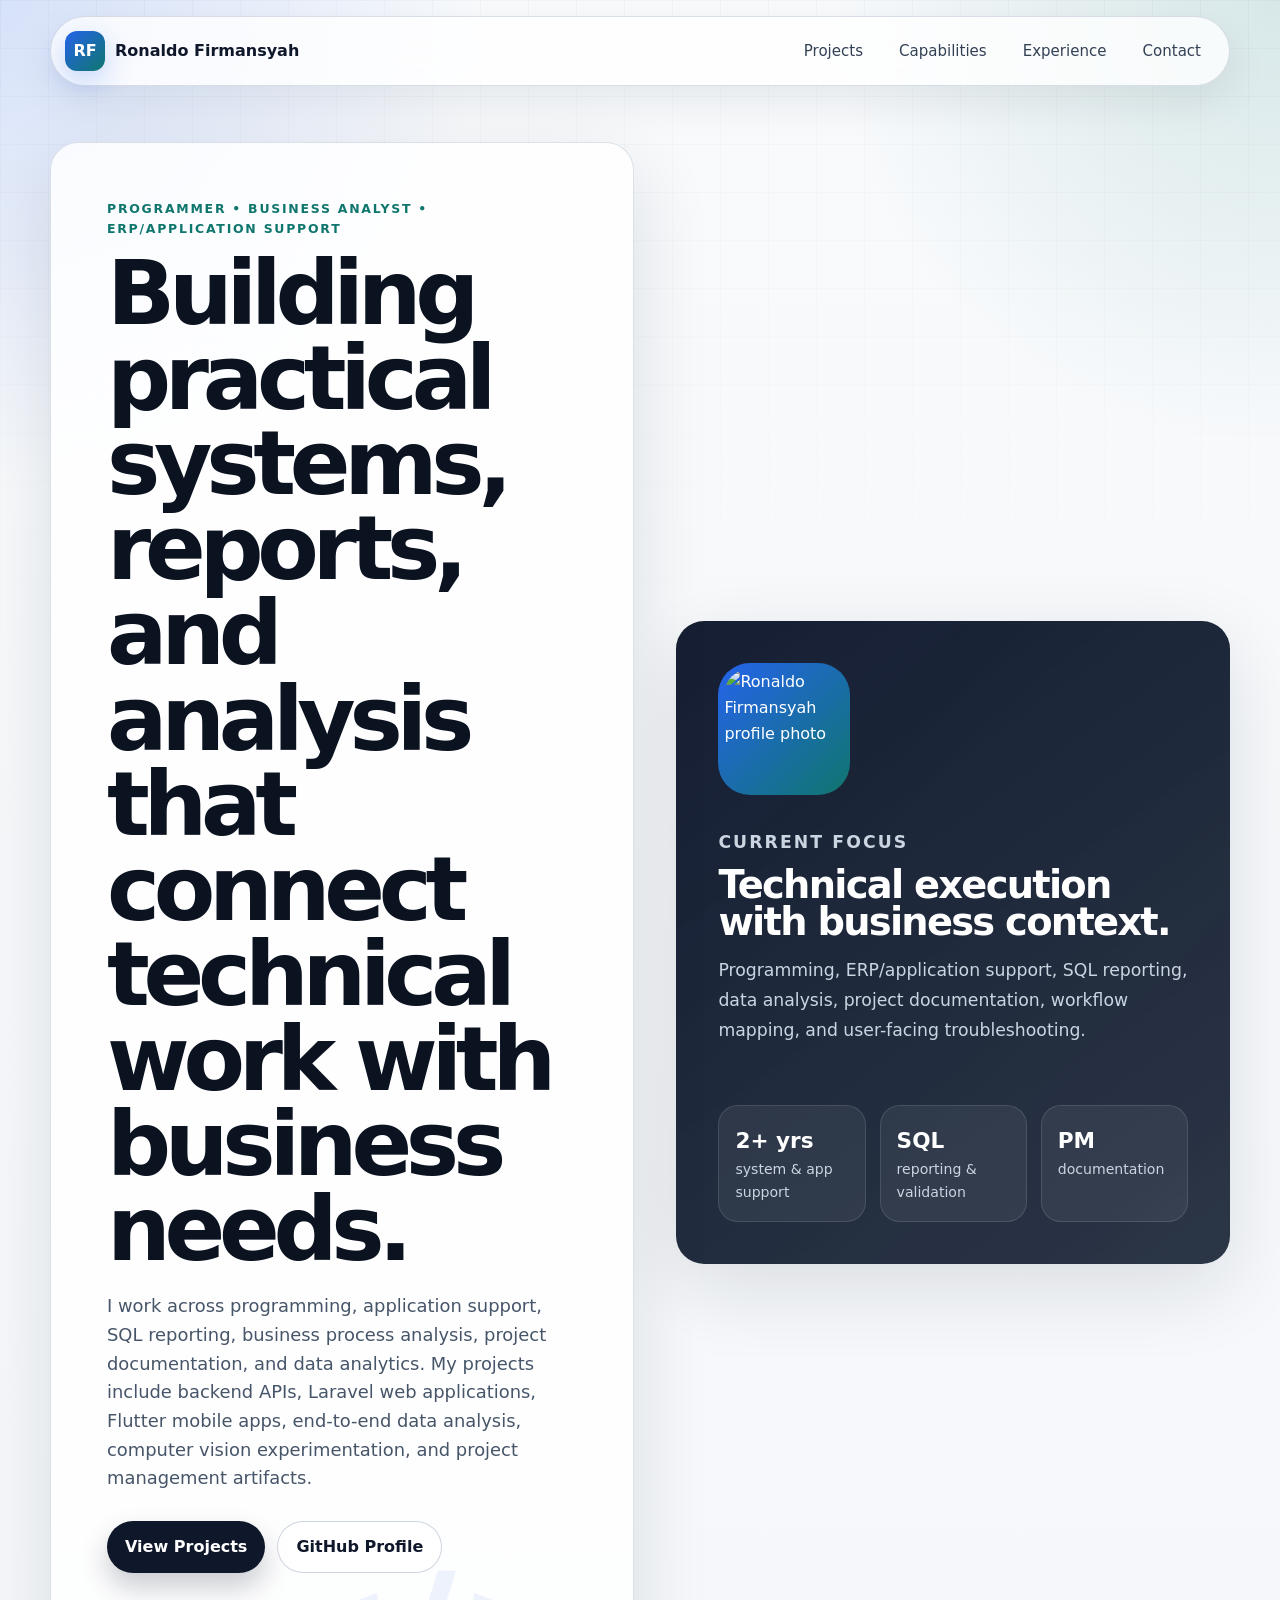
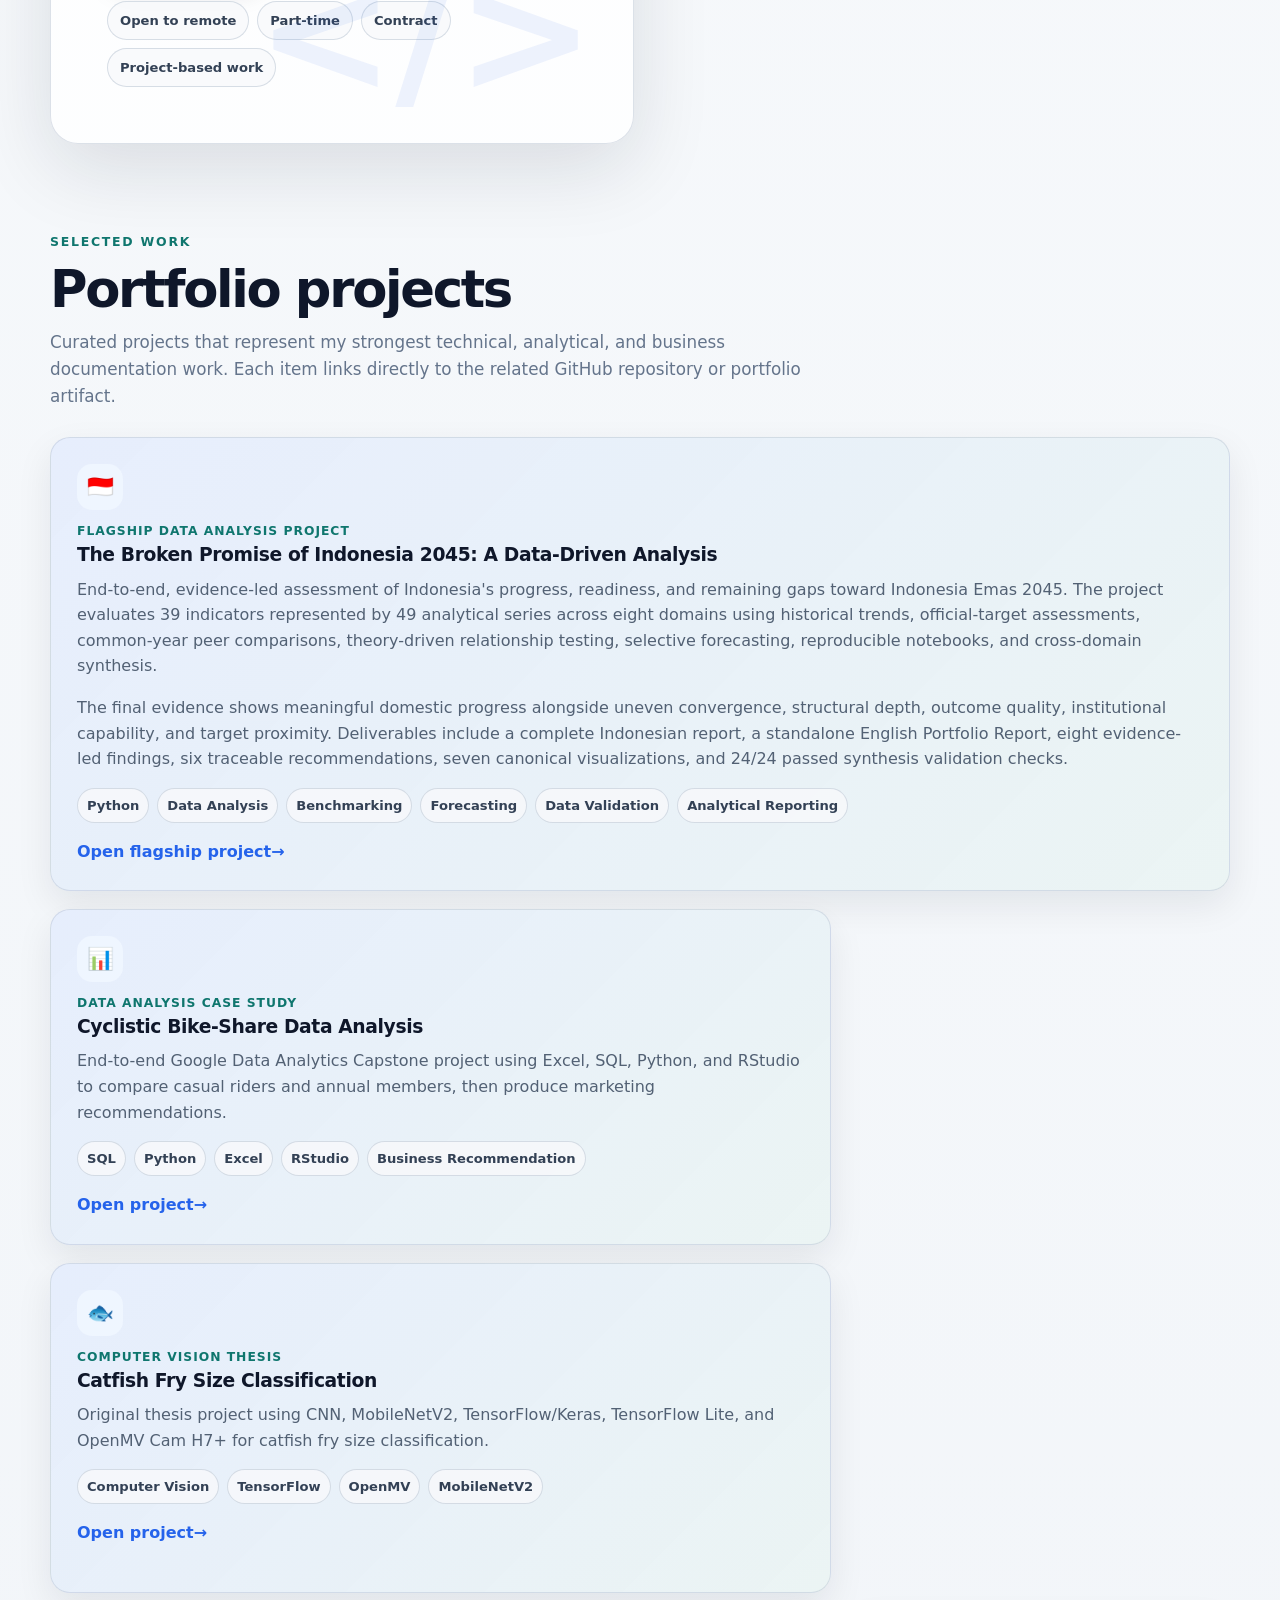
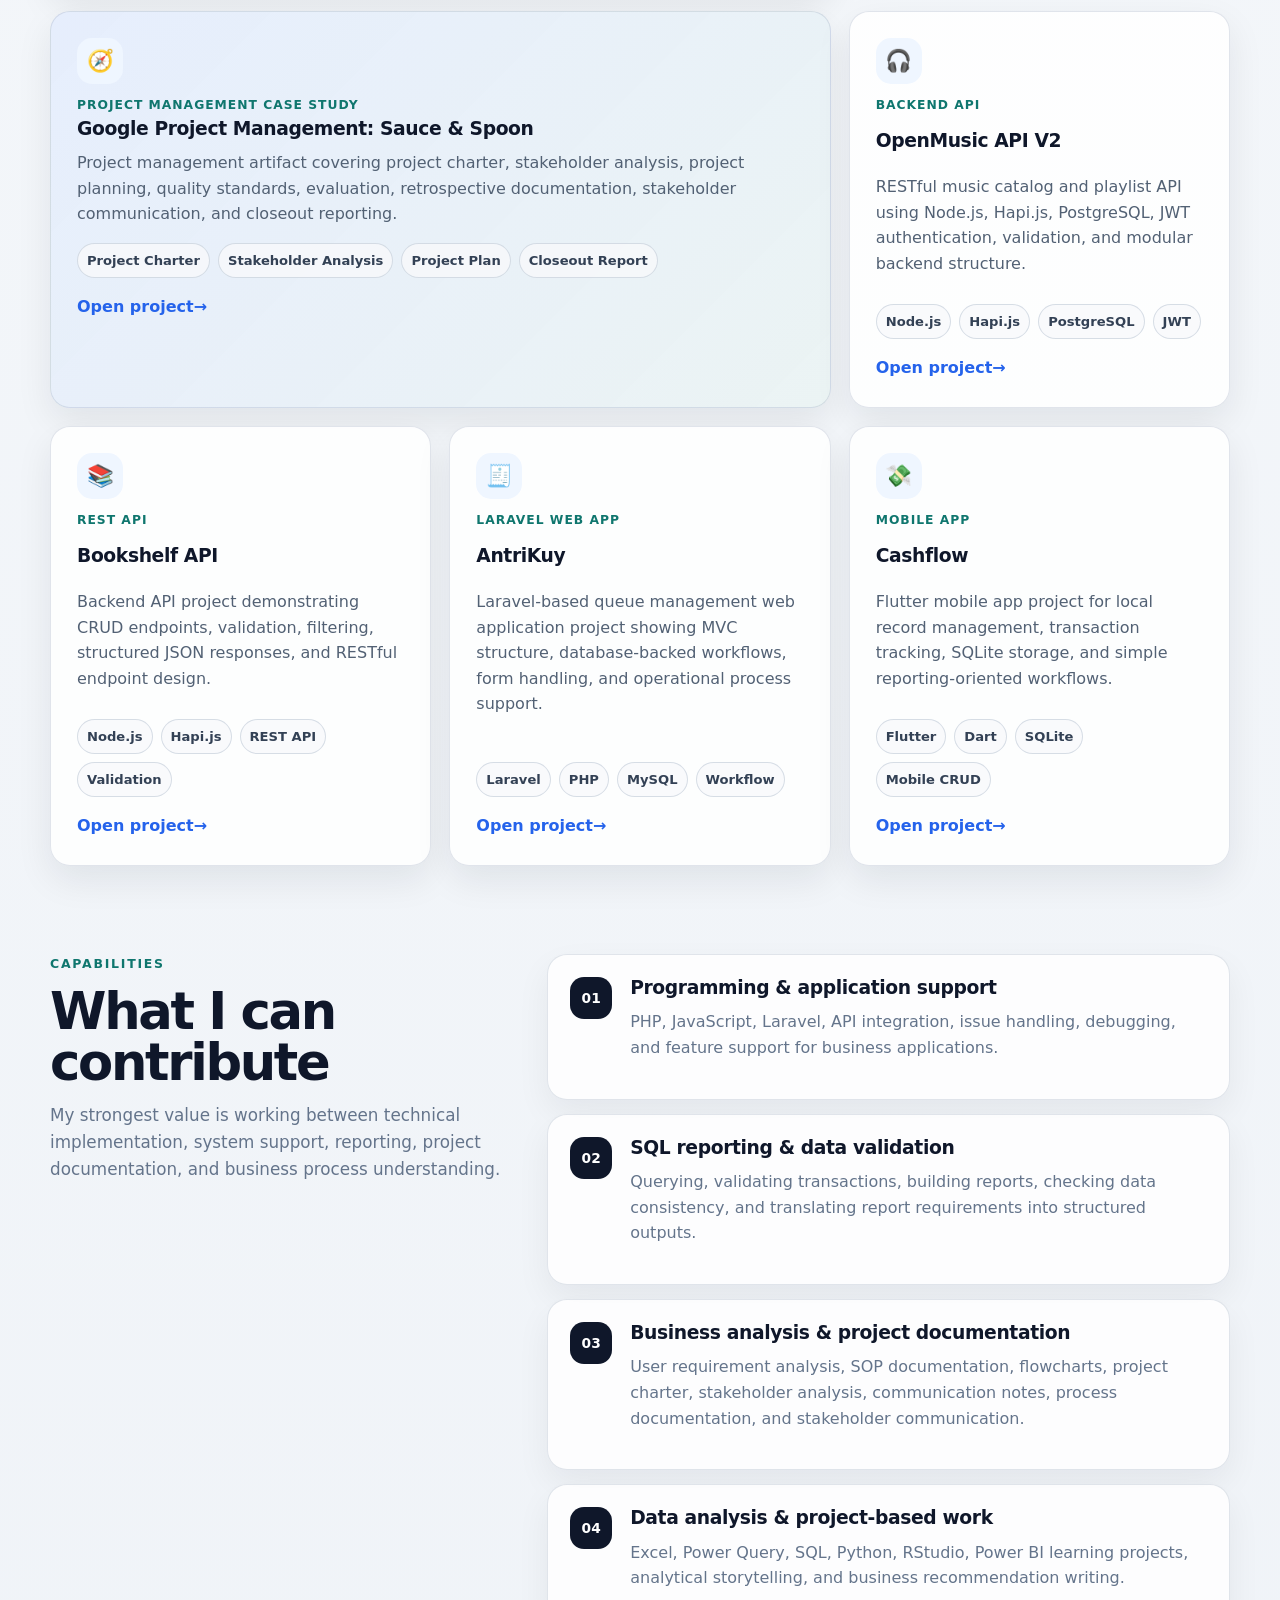
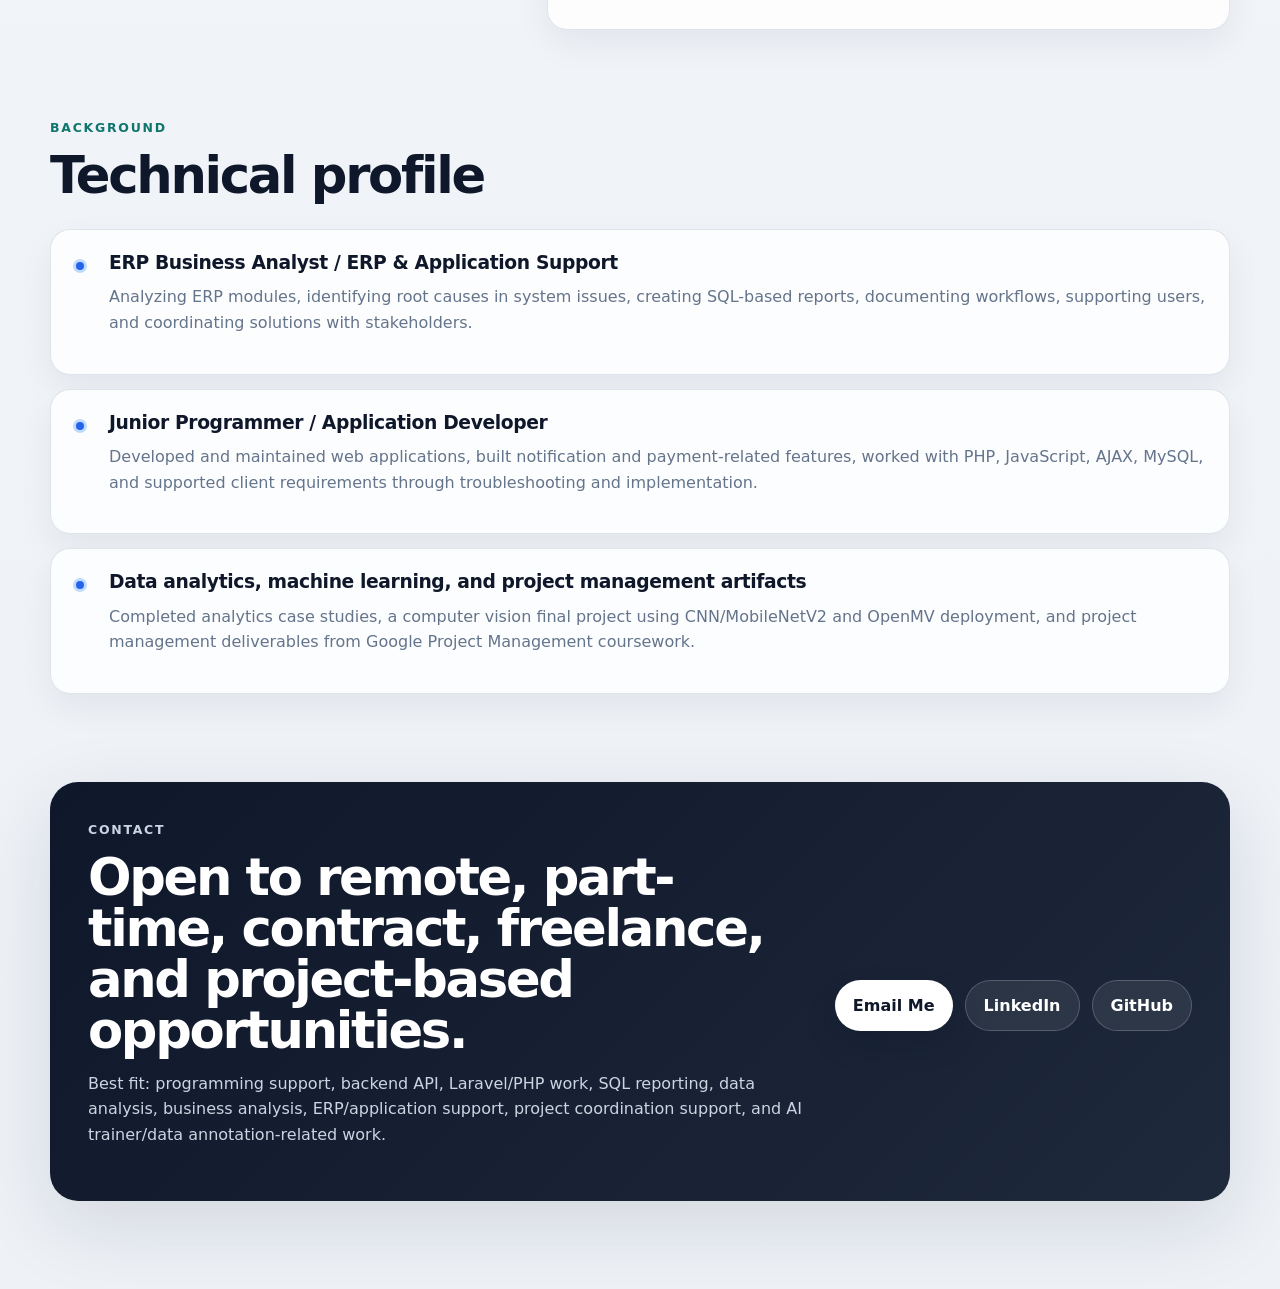
==== docs/index.html @ 2bf11903 "Feature Indonesia 2045 on portfolio homepage" ====
<!DOCTYPE html>
<html lang="en">
<head>
  <meta charset="UTF-8" />
  <meta name="viewport" content="width=device-width, initial-scale=1.0" />
  <meta name="description" content="Ronaldo Firmansyah portfolio: programming, business analysis, project management, ERP/application support, SQL reporting, data analysis, backend API, Laravel, Flutter, and computer vision projects." />
  <title>Ronaldo Firmansyah | Portfolio</title>
  <link rel="stylesheet" href="styles.css" />
</head>
<body>
  <div class="page-shell">
    <header class="site-header">
      <a class="brand" href="#top" aria-label="Go to top">
        <span class="brand-mark">RF</span>
        <span>Ronaldo Firmansyah</span>
      </a>
      <nav class="nav-links" aria-label="Main navigation">
        <a href="#projects">Projects</a>
        <a href="#capabilities">Capabilities</a>
        <a href="#experience">Experience</a>
        <a href="#contact">Contact</a>
      </nav>
    </header>

    <main id="top">
      <section class="hero section-grid">
        <div class="hero-copy">
          <p class="eyebrow">Programmer • Business Analyst • ERP/Application Support</p>
          <h1>Building practical systems, reports, and analysis that connect technical work with business needs.</h1>
          <p class="hero-text">
            I work across programming, application support, SQL reporting, business process analysis, project documentation, and data analytics. My projects include backend APIs, Laravel web applications, Flutter mobile apps, end-to-end data analysis, computer vision experimentation, and project management artifacts.
          </p>
          <div class="cta-row">
            <a class="button primary" href="#projects">View Projects</a>
            <a class="button secondary" href="https://github.com/Ronaldo-spec" target="_blank" rel="noreferrer">GitHub Profile</a>
          </div>
          <div class="signal-row" aria-label="Key profile signals">
            <span>Open to remote</span>
            <span>Part-time</span>
            <span>Contract</span>
            <span>Project-based work</span>
          </div>
        </div>

        <aside class="hero-card" aria-label="Profile summary card">
          <div class="profile-frame">
            <img src="https://avatars.githubusercontent.com/u/55744190?v=4" alt="Ronaldo Firmansyah profile photo" />
          </div>
          <div>
            <p class="card-label">Current focus</p>
            <h2>Technical execution with business context.</h2>
            <p>
              Programming, ERP/application support, SQL reporting, data analysis, project documentation, workflow mapping, and user-facing troubleshooting.
            </p>
          </div>
          <div class="mini-stats">
            <div>
              <strong>2+ yrs</strong>
              <span>system & app support</span>
            </div>
            <div>
              <strong>SQL</strong>
              <span>reporting & validation</span>
            </div>
            <div>
              <strong>PM</strong>
              <span>documentation</span>
            </div>
          </div>
        </aside>
      </section>

      <section class="section" id="projects">
        <div class="section-heading">
          <p class="eyebrow">Selected work</p>
          <h2>Portfolio projects</h2>
          <p>Curated projects that represent my strongest technical, analytical, and business documentation work. Each item links directly to the related GitHub repository or portfolio artifact.</p>
        </div>

        <div class="project-grid">
          <article class="project-card featured-card" style="grid-column: 1 / -1;">
            <div class="project-icon">🇮🇩</div>
            <div>
              <p class="project-type">Flagship Data Analysis Project</p>
              <h3>The Broken Promise of Indonesia 2045: A Data-Driven Analysis</h3>
              <p>
                End-to-end, evidence-led assessment of Indonesia's progress, readiness, and remaining gaps toward Indonesia Emas 2045. The project evaluates 39 indicators represented by 49 analytical series across eight domains using historical trends, official-target assessments, common-year peer comparisons, theory-driven relationship testing, selective forecasting, reproducible notebooks, and cross-domain synthesis.
              </p>
              <p>
                The final evidence shows meaningful domestic progress alongside uneven convergence, structural depth, outcome quality, institutional capability, and target proximity. Deliverables include a complete Indonesian report, a standalone English Portfolio Report, eight evidence-led findings, six traceable recommendations, seven canonical visualizations, and 24/24 passed synthesis validation checks.
              </p>
              <div class="tag-list">
                <span>Python</span><span>Data Analysis</span><span>Benchmarking</span><span>Forecasting</span><span>Data Validation</span><span>Analytical Reporting</span>
              </div>
            </div>
            <a href="https://github.com/Ronaldo-spec/indonesia-2045-data-driven-analysis" target="_blank" rel="noreferrer">Open flagship project</a>
          </article>

          <article class="project-card featured-card">
            <div class="project-icon">📊</div>
            <div>
              <p class="project-type">Data Analysis Case Study</p>
              <h3>Cyclistic Bike-Share Data Analysis</h3>
              <p>
                End-to-end Google Data Analytics Capstone project using Excel, SQL, Python, and RStudio to compare casual riders and annual members, then produce marketing recommendations.
              </p>
              <div class="tag-list">
                <span>SQL</span><span>Python</span><span>Excel</span><span>RStudio</span><span>Business Recommendation</span>
              </div>
            </div>
            <a href="https://github.com/Ronaldo-spec/Ronaldo-spec-cyclistic-bike-share-data-analysis" target="_blank" rel="noreferrer">Open project</a>
          </article>

          <article class="project-card featured-card">
            <div class="project-icon">🐟</div>
            <div>
              <p class="project-type">Computer Vision Thesis</p>
              <h3>Catfish Fry Size Classification</h3>
              <p>
                Original thesis project using CNN, MobileNetV2, TensorFlow/Keras, TensorFlow Lite, and OpenMV Cam H7+ for catfish fry size classification.
              </p>
              <div class="tag-list">
                <span>Computer Vision</span><span>TensorFlow</span><span>OpenMV</span><span>MobileNetV2</span>
              </div>
            </div>
            <a href="https://github.com/Ronaldo-spec/catfish-fry-size-classification-cnn-openmv" target="_blank" rel="noreferrer">Open project</a>
          </article>

          <article class="project-card featured-card">
            <div class="project-icon">🧭</div>
            <div>
              <p class="project-type">Project Management Case Study</p>
              <h3>Google Project Management: Sauce & Spoon</h3>
              <p>
                Project management artifact covering project charter, stakeholder analysis, project planning, quality standards, evaluation, retrospective documentation, stakeholder communication, and closeout reporting.
              </p>
              <div class="tag-list">
                <span>Project Charter</span><span>Stakeholder Analysis</span><span>Project Plan</span><span>Closeout Report</span>
              </div>
            </div>
            <a href="https://github.com/Ronaldo-spec/google-project-management-sauce-spoon-case-study" target="_blank" rel="noreferrer">Open project</a>
          </article>

          <article class="project-card">
            <div class="project-icon">🎧</div>
            <p class="project-type">Backend API</p>
            <h3>OpenMusic API V2</h3>
            <p>RESTful music catalog and playlist API using Node.js, Hapi.js, PostgreSQL, JWT authentication, validation, and modular backend structure.</p>
            <div class="tag-list"><span>Node.js</span><span>Hapi.js</span><span>PostgreSQL</span><span>JWT</span></div>
            <a href="https://github.com/Ronaldo-spec/OpenMusic-API-V2" target="_blank" rel="noreferrer">Open project</a>
          </article>

          <article class="project-card">
            <div class="project-icon">📚</div>
            <p class="project-type">REST API</p>
            <h3>Bookshelf API</h3>
            <p>Backend API project demonstrating CRUD endpoints, validation, filtering, structured JSON responses, and RESTful endpoint design.</p>
            <div class="tag-list"><span>Node.js</span><span>Hapi.js</span><span>REST API</span><span>Validation</span></div>
            <a href="https://github.com/Ronaldo-spec/Bookshelf-api" target="_blank" rel="noreferrer">Open project</a>
          </article>

          <article class="project-card">
            <div class="project-icon">🧾</div>
            <p class="project-type">Laravel Web App</p>
            <h3>AntriKuy</h3>
            <p>Laravel-based queue management web application project showing MVC structure, database-backed workflows, form handling, and operational process support.</p>
            <div class="tag-list"><span>Laravel</span><span>PHP</span><span>MySQL</span><span>Workflow</span></div>
            <a href="https://github.com/Ronaldo-spec/AntriKuy" target="_blank" rel="noreferrer">Open project</a>
          </article>

          <article class="project-card">
            <div class="project-icon">💸</div>
            <p class="project-type">Mobile App</p>
            <h3>Cashflow</h3>
            <p>Flutter mobile app project for local record management, transaction tracking, SQLite storage, and simple reporting-oriented workflows.</p>
            <div class="tag-list"><span>Flutter</span><span>Dart</span><span>SQLite</span><span>Mobile CRUD</span></div>
            <a href="https://github.com/Ronaldo-spec/cashflow" target="_blank" rel="noreferrer">Open project</a>
          </article>
        </div>
      </section>

      <section class="section split" id="capabilities">
        <div class="section-heading compact">
          <p class="eyebrow">Capabilities</p>
          <h2>What I can contribute</h2>
          <p>My strongest value is working between technical implementation, system support, reporting, project documentation, and business process understanding.</p>
        </div>
        <div class="capability-list">
          <div class="capability-item">
            <span>01</span>
            <div>
              <h3>Programming & application support</h3>
              <p>PHP, JavaScript, Laravel, API integration, issue handling, debugging, and feature support for business applications.</p>
            </div>
          </div>
          <div class="capability-item">
            <span>02</span>
            <div>
              <h3>SQL reporting & data validation</h3>
              <p>Querying, validating transactions, building reports, checking data consistency, and translating report requirements into structured outputs.</p>
            </div>
          </div>
          <div class="capability-item">
            <span>03</span>
            <div>
              <h3>Business analysis & project documentation</h3>
              <p>User requirement analysis, SOP documentation, flowcharts, project charter, stakeholder analysis, communication notes, process documentation, and stakeholder communication.</p>
            </div>
          </div>
          <div class="capability-item">
            <span>04</span>
            <div>
              <h3>Data analysis & project-based work</h3>
              <p>Excel, Power Query, SQL, Python, RStudio, Power BI learning projects, analytical storytelling, and business recommendation writing.</p>
            </div>
          </div>
        </div>
      </section>

      <section class="section" id="experience">
        <div class="section-heading">
          <p class="eyebrow">Background</p>
          <h2>Technical profile</h2>
        </div>
        <div class="timeline">
          <div class="timeline-item">
            <span class="timeline-dot"></span>
            <div>
              <h3>ERP Business Analyst / ERP & Application Support</h3>
              <p>Analyzing ERP modules, identifying root causes in system issues, creating SQL-based reports, documenting workflows, supporting users, and coordinating solutions with stakeholders.</p>
            </div>
          </div>
          <div class="timeline-item">
            <span class="timeline-dot"></span>
            <div>
              <h3>Junior Programmer / Application Developer</h3>
              <p>Developed and maintained web applications, built notification and payment-related features, worked with PHP, JavaScript, AJAX, MySQL, and supported client requirements through troubleshooting and implementation.</p>
            </div>
          </div>
          <div class="timeline-item">
            <span class="timeline-dot"></span>
            <div>
              <h3>Data analytics, machine learning, and project management artifacts</h3>
              <p>Completed analytics case studies, a computer vision final project using CNN/MobileNetV2 and OpenMV deployment, and project management deliverables from Google Project Management coursework.</p>
            </div>
          </div>
        </div>
      </section>

      <section class="section contact-section" id="contact">
        <div>
          <p class="eyebrow">Contact</p>
          <h2>Open to remote, part-time, contract, freelance, and project-based opportunities.</h2>
          <p>Best fit: programming support, backend API, Laravel/PHP work, SQL reporting, data analysis, business analysis, ERP/application support, project coordination support, and AI trainer/data annotation-related work.</p>
        </div>
        <div class="contact-actions">
          <a class="button primary" href="mailto:ronaldofirmansyah.30@gmail.com">Email Me</a>
          <a class="button secondary" href="https://linkedin.com/in/ronaldofirmansyah" target="_blank" rel="noreferrer">LinkedIn</a>
          <a class="button secondary" href="https://github.com/Ronaldo-spec" target="_blank" rel="noreferrer">GitHub</a>
        </div>
      </section>
    </main>
  </div>

  <script src="script.js"></script>
</body>
</html>
---- docs/styles.css ----
:root {
  --bg: #0f172a;
  --bg-soft: #111827;
  --surface: #ffffff;
  --surface-muted: #f8fafc;
  --text: #0f172a;
  --muted: #64748b;
  --line: #e2e8f0;
  --accent: #2563eb;
  --accent-2: #0f766e;
  --accent-soft: #dbeafe;
  --shadow: 0 24px 80px rgba(15, 23, 42, 0.12);
  --radius-xl: 28px;
  --radius-lg: 20px;
  --radius-md: 14px;
}

* {
  box-sizing: border-box;
}

html {
  scroll-behavior: smooth;
}

body {
  margin: 0;
  color: var(--text);
  font-family: Inter, ui-sans-serif, system-ui, -apple-system, BlinkMacSystemFont, "Segoe UI", sans-serif;
  background:
    radial-gradient(circle at top left, rgba(37, 99, 235, 0.16), transparent 30rem),
    radial-gradient(circle at top right, rgba(15, 118, 110, 0.14), transparent 28rem),
    linear-gradient(180deg, #f8fafc 0%, #eef2f7 100%);
  line-height: 1.6;
}

body::before {
  content: "";
  position: fixed;
  inset: 0;
  z-index: -1;
  opacity: 0.34;
  background-image:
    linear-gradient(rgba(15, 23, 42, 0.08) 1px, transparent 1px),
    linear-gradient(90deg, rgba(15, 23, 42, 0.08) 1px, transparent 1px);
  background-size: 48px 48px;
  mask-image: linear-gradient(to bottom, black, transparent 80%);
}

.page-shell {
  width: min(1180px, calc(100% - 40px));
  margin: 0 auto;
}

.site-header {
  position: sticky;
  top: 16px;
  z-index: 20;
  display: flex;
  align-items: center;
  justify-content: space-between;
  gap: 24px;
  margin: 16px 0 56px;
  padding: 12px 14px;
  border: 1px solid rgba(148, 163, 184, 0.35);
  border-radius: 999px;
  background: rgba(255, 255, 255, 0.78);
  backdrop-filter: blur(16px);
  box-shadow: 0 16px 42px rgba(15, 23, 42, 0.08);
}

.brand {
  display: inline-flex;
  align-items: center;
  gap: 10px;
  color: var(--text);
  text-decoration: none;
  font-weight: 700;
}

.brand-mark {
  display: grid;
  width: 40px;
  height: 40px;
  place-items: center;
  border-radius: 12px;
  color: white;
  background: linear-gradient(135deg, var(--accent), var(--accent-2));
  box-shadow: 0 10px 28px rgba(37, 99, 235, 0.26);
}

.nav-links {
  display: flex;
  align-items: center;
  gap: 8px;
}

.nav-links a {
  padding: 10px 14px;
  color: #334155;
  font-size: 0.94rem;
  text-decoration: none;
  border-radius: 999px;
  transition: background 0.2s ease, color 0.2s ease;
}

.nav-links a:hover {
  color: var(--accent);
  background: var(--accent-soft);
}

.section {
  margin: 88px 0;
}

.section-grid {
  display: grid;
  grid-template-columns: minmax(0, 1.2fr) minmax(320px, 0.8fr);
  gap: 28px;
  align-items: stretch;
}

.hero {
  min-height: 620px;
  align-items: center;
}

.hero-copy {
  position: relative;
  padding: 56px;
  border: 1px solid rgba(148, 163, 184, 0.32);
  border-radius: var(--radius-xl);
  background: rgba(255, 255, 255, 0.82);
  box-shadow: var(--shadow);
  overflow: hidden;
}

.hero-copy::after {
  content: "</>";
  position: absolute;
  right: 38px;
  bottom: 24px;
  color: rgba(37, 99, 235, 0.08);
  font-size: clamp(5rem, 13vw, 12rem);
  font-weight: 900;
  line-height: 1;
  pointer-events: none;
}

.eyebrow {
  margin: 0 0 12px;
  color: var(--accent-2);
  font-size: 0.78rem;
  font-weight: 800;
  letter-spacing: 0.14em;
  text-transform: uppercase;
}

h1,
h2,
h3,
p {
  margin-top: 0;
}

h1 {
  max-width: 780px;
  margin-bottom: 20px;
  color: #0b1220;
  font-size: clamp(2.8rem, 7vw, 5.8rem);
  line-height: 0.95;
  letter-spacing: -0.07em;
}

h2 {
  margin-bottom: 14px;
  font-size: clamp(2rem, 4vw, 3.5rem);
  line-height: 1;
  letter-spacing: -0.045em;
}

h3 {
  margin-bottom: 10px;
  line-height: 1.2;
  letter-spacing: -0.02em;
}

.hero-text {
  max-width: 680px;
  color: #475569;
  font-size: 1.12rem;
}

.cta-row,
.contact-actions {
  display: flex;
  flex-wrap: wrap;
  gap: 12px;
  margin-top: 28px;
}

.button {
  display: inline-flex;
  align-items: center;
  justify-content: center;
  min-height: 46px;
  padding: 12px 18px;
  border-radius: 999px;
  font-weight: 800;
  text-decoration: none;
  transition: transform 0.2s ease, box-shadow 0.2s ease, background 0.2s ease;
}

.button:hover {
  transform: translateY(-2px);
}

.button.primary {
  color: white;
  background: #0f172a;
  box-shadow: 0 14px 28px rgba(15, 23, 42, 0.22);
}

.button.secondary {
  color: #0f172a;
  border: 1px solid rgba(148, 163, 184, 0.45);
  background: rgba(255, 255, 255, 0.75);
}

.signal-row {
  display: flex;
  flex-wrap: wrap;
  gap: 8px;
  margin-top: 28px;
}

.signal-row span,
.tag-list span {
  display: inline-flex;
  align-items: center;
  border: 1px solid rgba(148, 163, 184, 0.34);
  border-radius: 999px;
  background: rgba(248, 250, 252, 0.84);
  color: #334155;
  font-size: 0.82rem;
  font-weight: 700;
}

.signal-row span {
  padding: 8px 12px;
}

.hero-card {
  display: flex;
  flex-direction: column;
  justify-content: space-between;
  gap: 24px;
  padding: 32px;
  border-radius: var(--radius-xl);
  color: white;
  background:
    linear-gradient(145deg, rgba(15, 23, 42, 0.96), rgba(30, 41, 59, 0.94)),
    linear-gradient(135deg, rgba(37, 99, 235, 0.32), transparent);
  box-shadow: var(--shadow);
  overflow: hidden;
}

.profile-frame {
  width: 118px;
  height: 118px;
  padding: 5px;
  border-radius: 28px;
  background: linear-gradient(135deg, var(--accent), var(--accent-2));
}

.profile-frame img {
  width: 100%;
  height: 100%;
  object-fit: cover;
  border-radius: 24px;
  display: block;
}

.card-label {
  margin-bottom: 8px;
  color: #93c5fd;
  font-size: 0.78rem;
  font-weight: 800;
  letter-spacing: 0.12em;
  text-transform: uppercase;
}

.hero-card h2 {
  font-size: 2rem;
}

.hero-card p {
  color: #cbd5e1;
}

.mini-stats {
  display: grid;
  grid-template-columns: repeat(3, 1fr);
  gap: 10px;
}

.mini-stats div {
  padding: 14px;
  border: 1px solid rgba(255, 255, 255, 0.12);
  border-radius: 16px;
  background: rgba(255, 255, 255, 0.06);
}

.mini-stats strong,
.mini-stats span {
  display: block;
}

.mini-stats strong {
  font-size: 1.1rem;
}

.mini-stats span {
  color: #cbd5e1;
  font-size: 0.78rem;
}

.section-heading {
  max-width: 760px;
  margin-bottom: 28px;
}

.section-heading p:not(.eyebrow) {
  color: var(--muted);
  font-size: 1.05rem;
}

.section-heading.compact {
  max-width: 460px;
}

.project-grid {
  display: grid;
  grid-template-columns: repeat(3, minmax(0, 1fr));
  gap: 18px;
}

.project-card {
  position: relative;
  display: flex;
  flex-direction: column;
  gap: 12px;
  min-height: 330px;
  padding: 26px;
  border: 1px solid rgba(148, 163, 184, 0.28);
  border-radius: var(--radius-lg);
  background: rgba(255, 255, 255, 0.86);
  box-shadow: 0 14px 36px rgba(15, 23, 42, 0.08);
  transition: transform 0.2s ease, box-shadow 0.2s ease, border 0.2s ease;
}

.project-card:hover {
  transform: translateY(-5px);
  border-color: rgba(37, 99, 235, 0.38);
  box-shadow: 0 22px 48px rgba(15, 23, 42, 0.12);
}

.project-card.featured-card {
  grid-column: span 2;
  min-height: 330px;
  background:
    linear-gradient(135deg, rgba(37, 99, 235, 0.11), rgba(15, 118, 110, 0.08)),
    rgba(255, 255, 255, 0.9);
}

.project-icon {
  display: grid;
  width: 46px;
  height: 46px;
  place-items: center;
  border-radius: 15px;
  font-size: 1.35rem;
  background: #eff6ff;
}

.project-type {
  margin-bottom: 2px;
  color: var(--accent-2);
  font-size: 0.77rem;
  font-weight: 800;
  letter-spacing: 0.08em;
  text-transform: uppercase;
}

.project-card p:not(.project-type) {
  color: #526174;
}

.tag-list {
  display: flex;
  flex-wrap: wrap;
  gap: 8px;
  margin: auto 0 4px;
}

.tag-list span {
  padding: 6px 9px;
}

.project-card a:not(.button) {
  display: inline-flex;
  width: fit-content;
  color: var(--accent);
  font-weight: 800;
  text-decoration: none;
}

.project-card a:not(.button)::after {
  content: " →";
}

.split {
  display: grid;
  grid-template-columns: 0.8fr 1.2fr;
  gap: 42px;
  align-items: start;
}

.capability-list,
.timeline {
  display: grid;
  gap: 14px;
}

.capability-item,
.timeline-item {
  display: grid;
  grid-template-columns: auto 1fr;
  gap: 18px;
  padding: 22px;
  border: 1px solid rgba(148, 163, 184, 0.28);
  border-radius: var(--radius-lg);
  background: rgba(255, 255, 255, 0.82);
  box-shadow: 0 14px 34px rgba(15, 23, 42, 0.06);
}

.capability-item > span {
  display: grid;
  width: 42px;
  height: 42px;
  place-items: center;
  border-radius: 14px;
  color: white;
  background: #0f172a;
  font-size: 0.86rem;
  font-weight: 900;
}

.capability-item p,
.timeline-item p,
.contact-section p {
  color: var(--muted);
}

.timeline {
  position: relative;
}

.timeline-item {
  grid-template-columns: 18px 1fr;
}

.timeline-dot {
  width: 14px;
  height: 14px;
  margin-top: 7px;
  border: 3px solid #bfdbfe;
  border-radius: 999px;
  background: var(--accent);
}

.contact-section {
  display: grid;
  grid-template-columns: 1fr auto;
  gap: 24px;
  align-items: center;
  padding: 38px;
  border-radius: var(--radius-xl);
  color: white;
  background: linear-gradient(135deg, #0f172a, #1e293b);
  box-shadow: var(--shadow);
}

.contact-section h2 {
  max-width: 820px;
  font-size: clamp(2rem, 4vw, 3.4rem);
}

.contact-section p {
  max-width: 780px;
  color: #cbd5e1;
}

.contact-section .button.secondary {
  color: white;
  border-color: rgba(255, 255, 255, 0.2);
  background: rgba(255, 255, 255, 0.08);
}

.contact-section .button.primary {
  color: #0f172a;
  background: white;
}

@media (max-width: 980px) {
  .section-grid,
  .split,
  .contact-section {
    grid-template-columns: 1fr;
  }

  .hero {
    min-height: auto;
  }

  .project-grid {
    grid-template-columns: repeat(2, minmax(0, 1fr));
  }

  .project-card.featured-card {
    grid-column: span 2;
  }
}

@media (max-width: 720px) {
  .page-shell {
    width: min(100% - 24px, 1180px);
  }

  .site-header {
    align-items: flex-start;
    border-radius: 24px;
  }

  .nav-links {
    display: none;
  }

  .hero-copy,
  .hero-card,
  .contact-section {
    padding: 26px;
  }

  .project-grid {
    grid-template-columns: 1fr;
  }

  .project-card.featured-card {
    grid-column: span 1;
  }

  .mini-stats {
    grid-template-columns: 1fr;
  }

  h1 {
    font-size: clamp(2.6rem, 16vw, 4rem);
  }
}
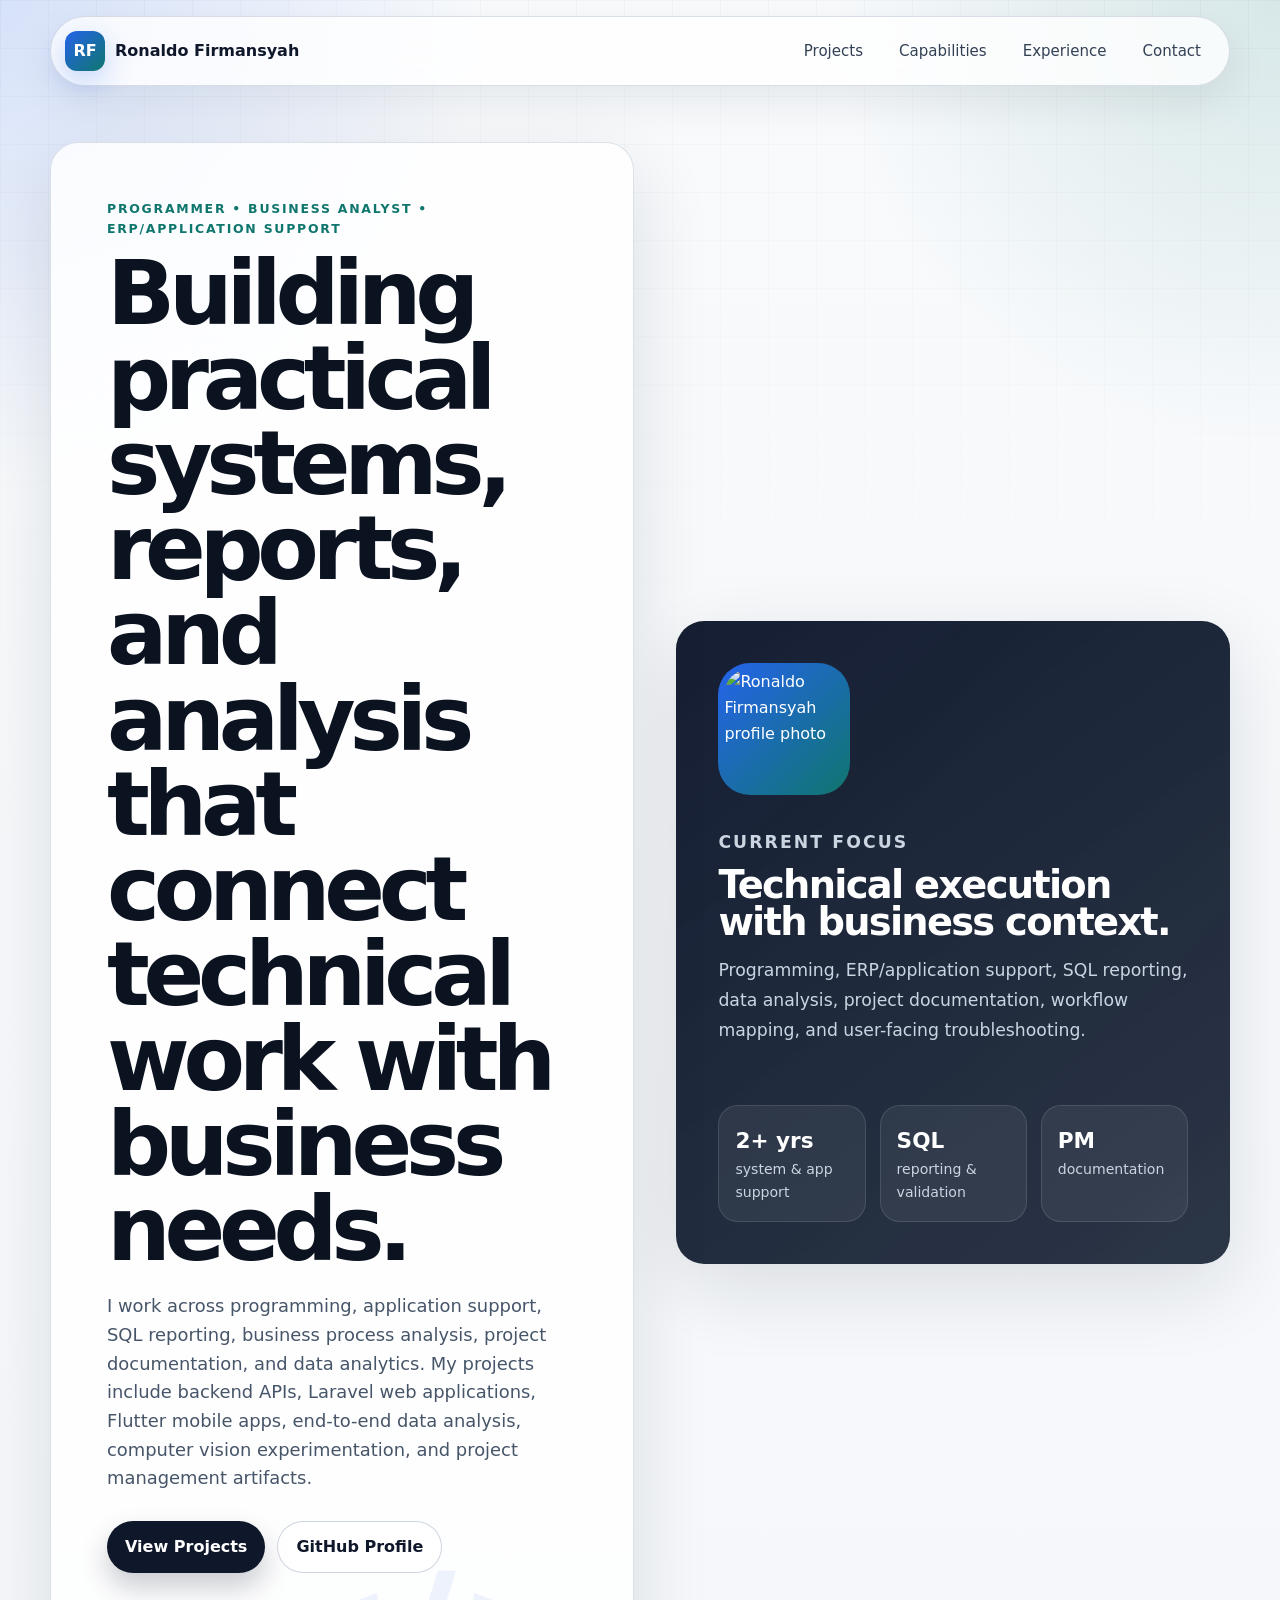
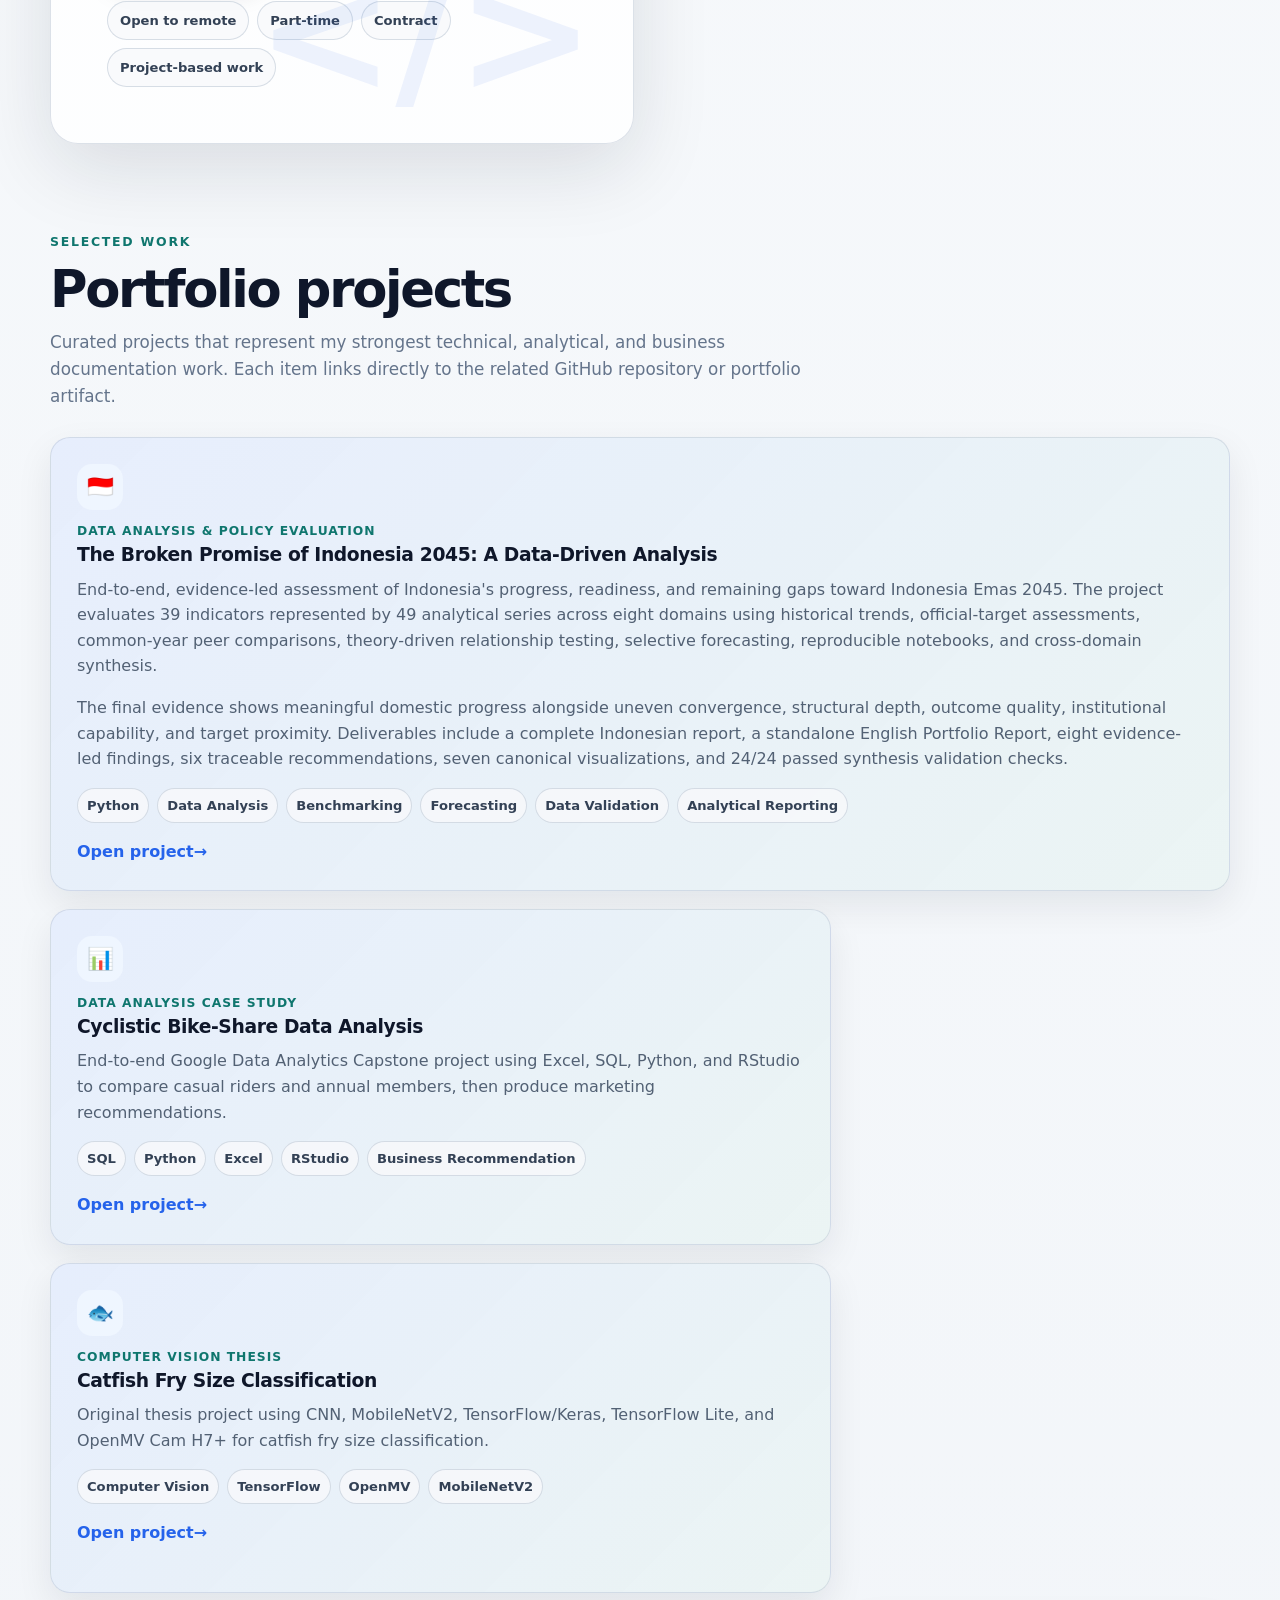
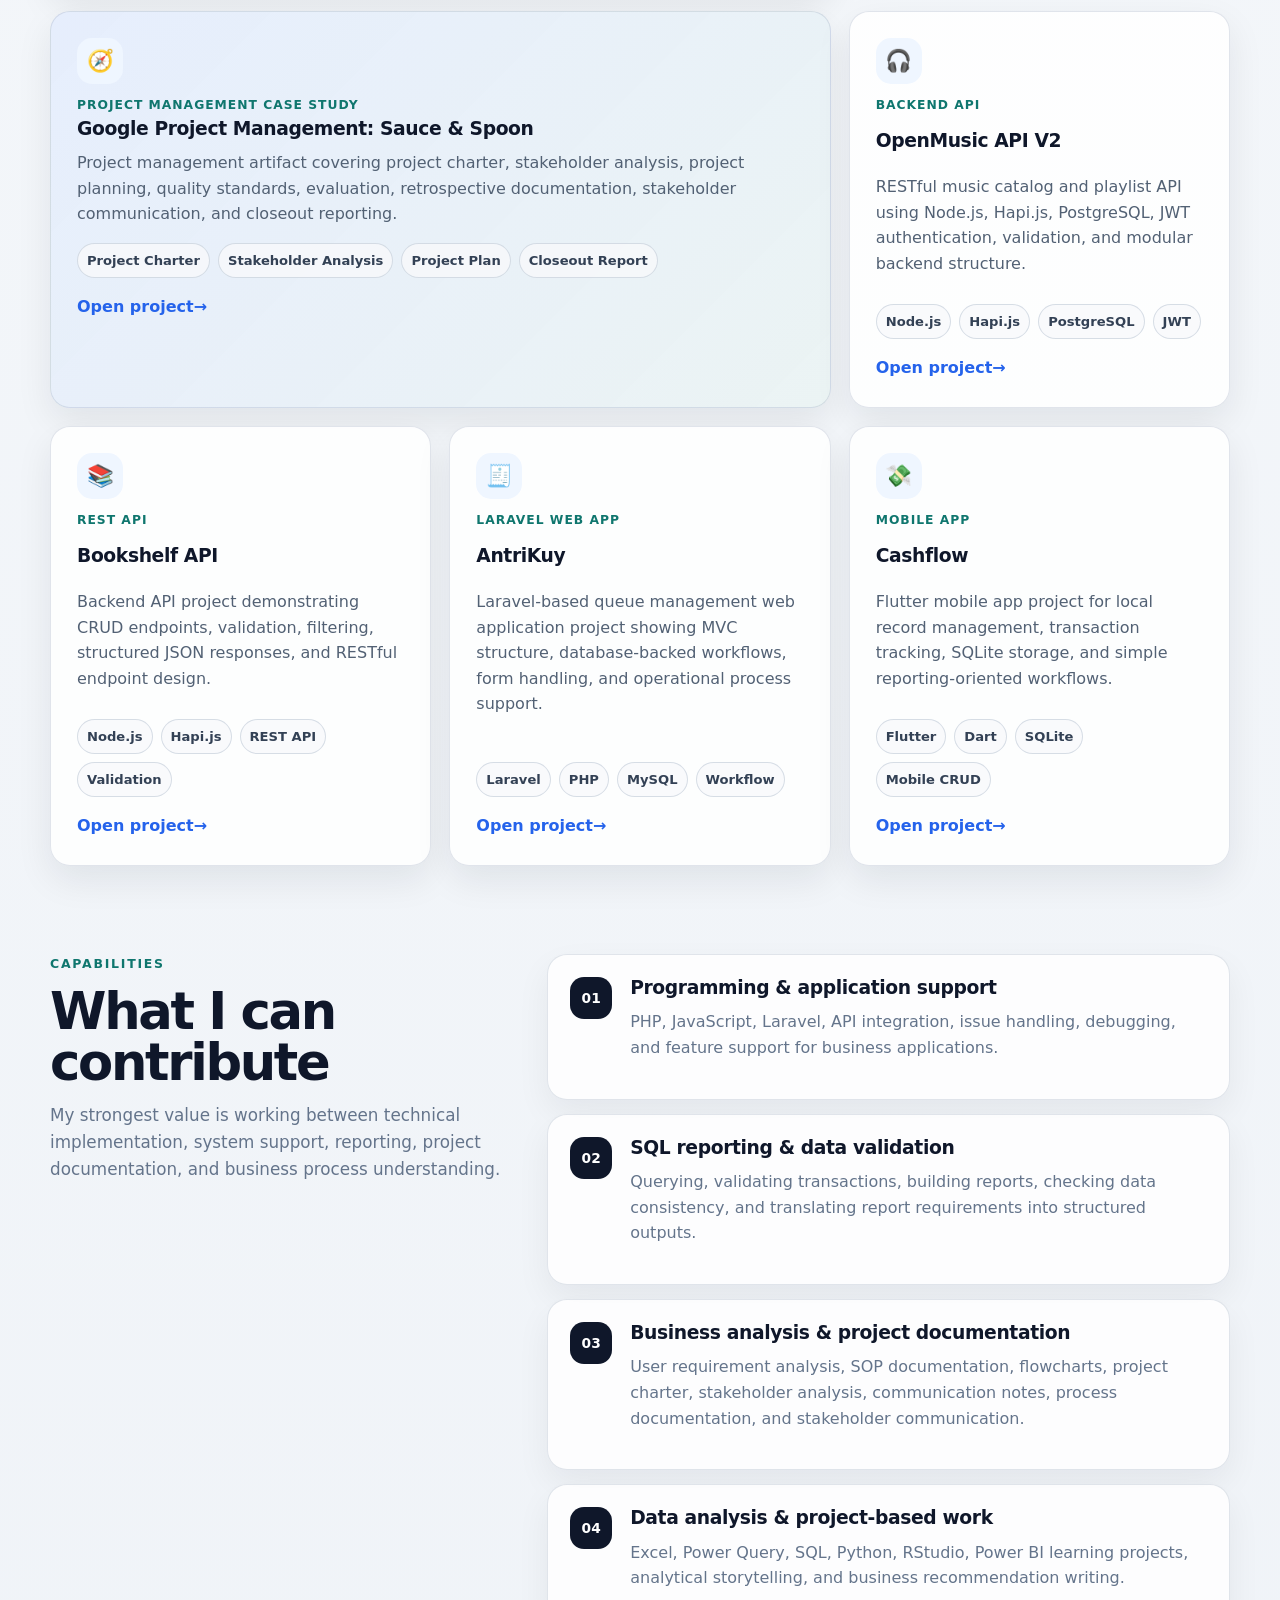
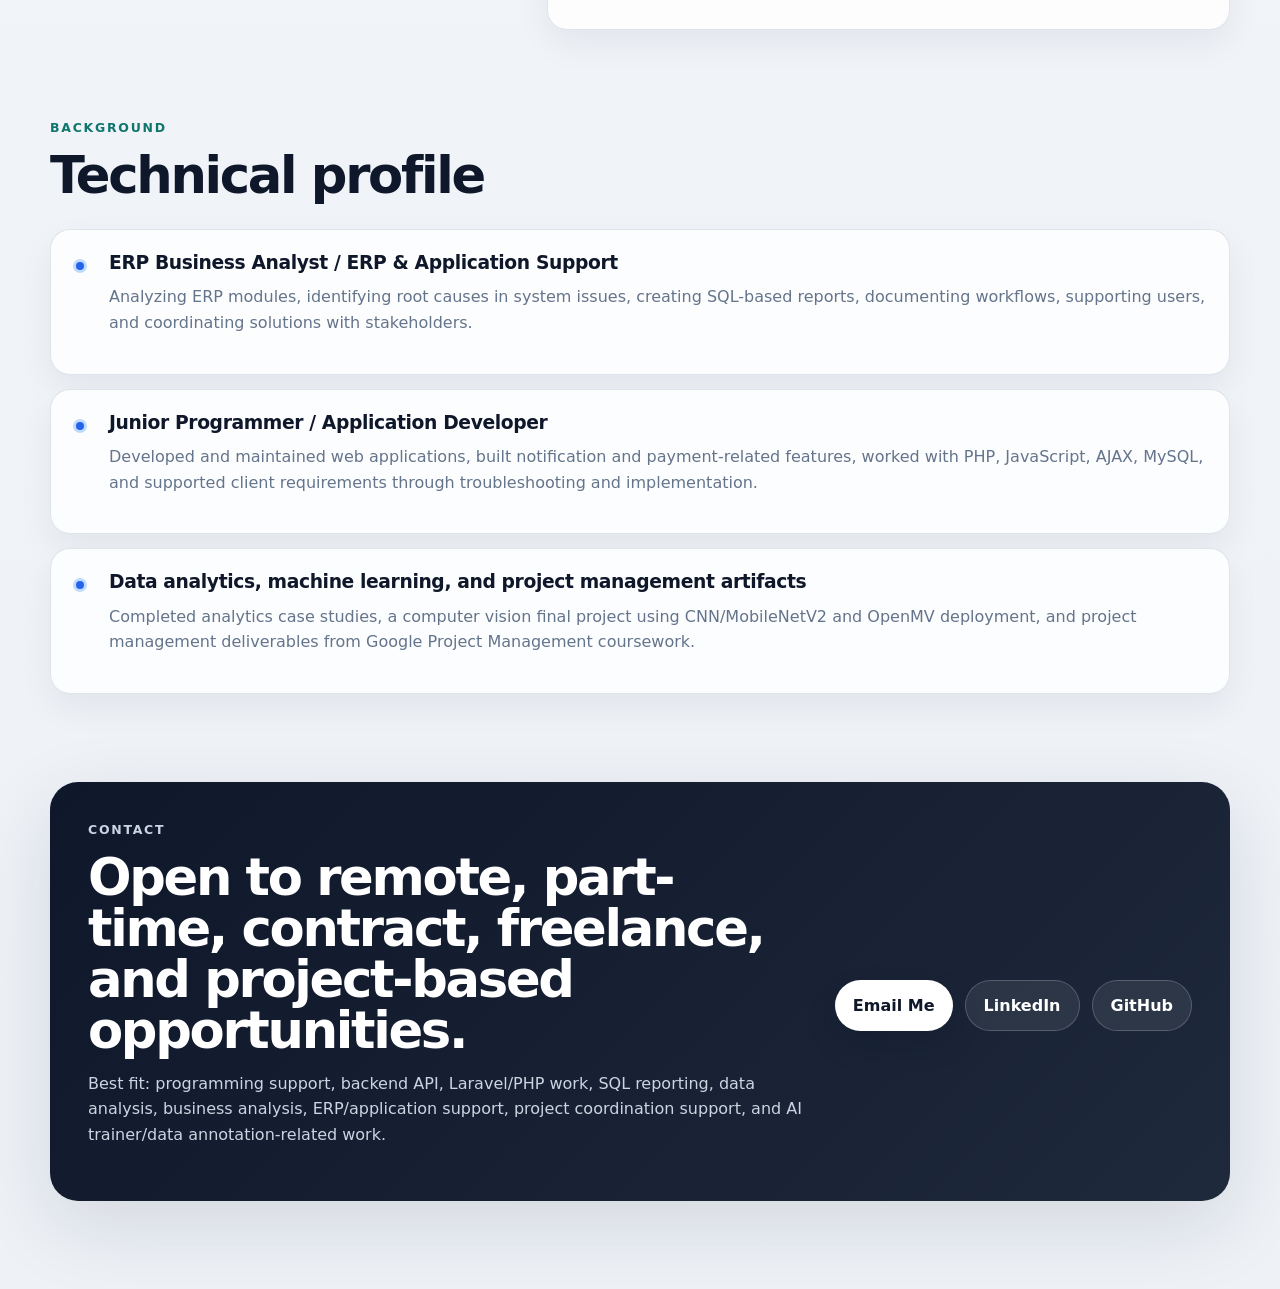
==== commit 35a639ea: "Refine Indonesia 2045 project showcase wording" ====
--- a/docs/index.html
+++ b/docs/index.html
@@ -81,7 +81,7 @@
           <article class="project-card featured-card" style="grid-column: 1 / -1;">
             <div class="project-icon">🇮🇩</div>
             <div>
-              <p class="project-type">Flagship Data Analysis Project</p>
+              <p class="project-type">Data Analysis & Policy Evaluation</p>
               <h3>The Broken Promise of Indonesia 2045: A Data-Driven Analysis</h3>
               <p>
                 End-to-end, evidence-led assessment of Indonesia's progress, readiness, and remaining gaps toward Indonesia Emas 2045. The project evaluates 39 indicators represented by 49 analytical series across eight domains using historical trends, official-target assessments, common-year peer comparisons, theory-driven relationship testing, selective forecasting, reproducible notebooks, and cross-domain synthesis.
@@ -93,7 +93,7 @@
                 <span>Python</span><span>Data Analysis</span><span>Benchmarking</span><span>Forecasting</span><span>Data Validation</span><span>Analytical Reporting</span>
               </div>
             </div>
-            <a href="https://github.com/Ronaldo-spec/indonesia-2045-data-driven-analysis" target="_blank" rel="noreferrer">Open flagship project</a>
+            <a href="https://github.com/Ronaldo-spec/indonesia-2045-data-driven-analysis" target="_blank" rel="noreferrer">Open project</a>
           </article>
 
           <article class="project-card featured-card">
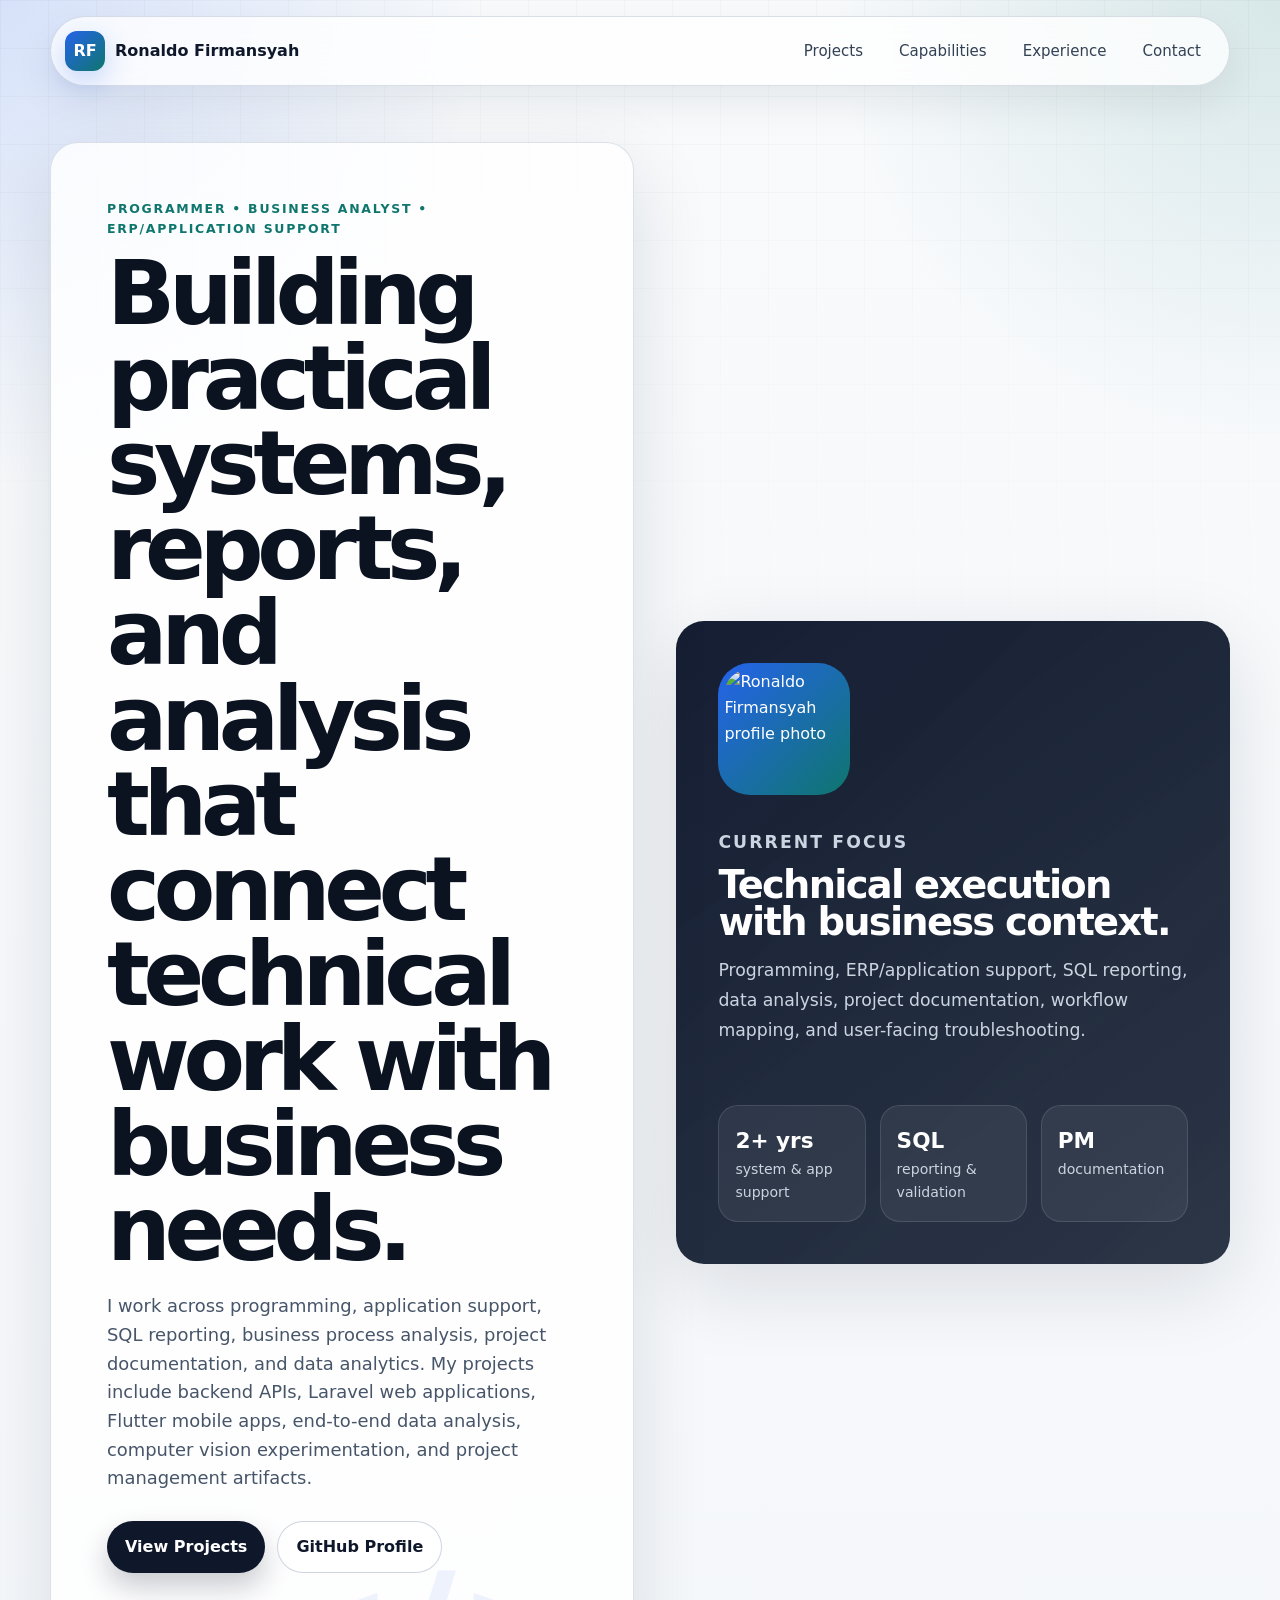
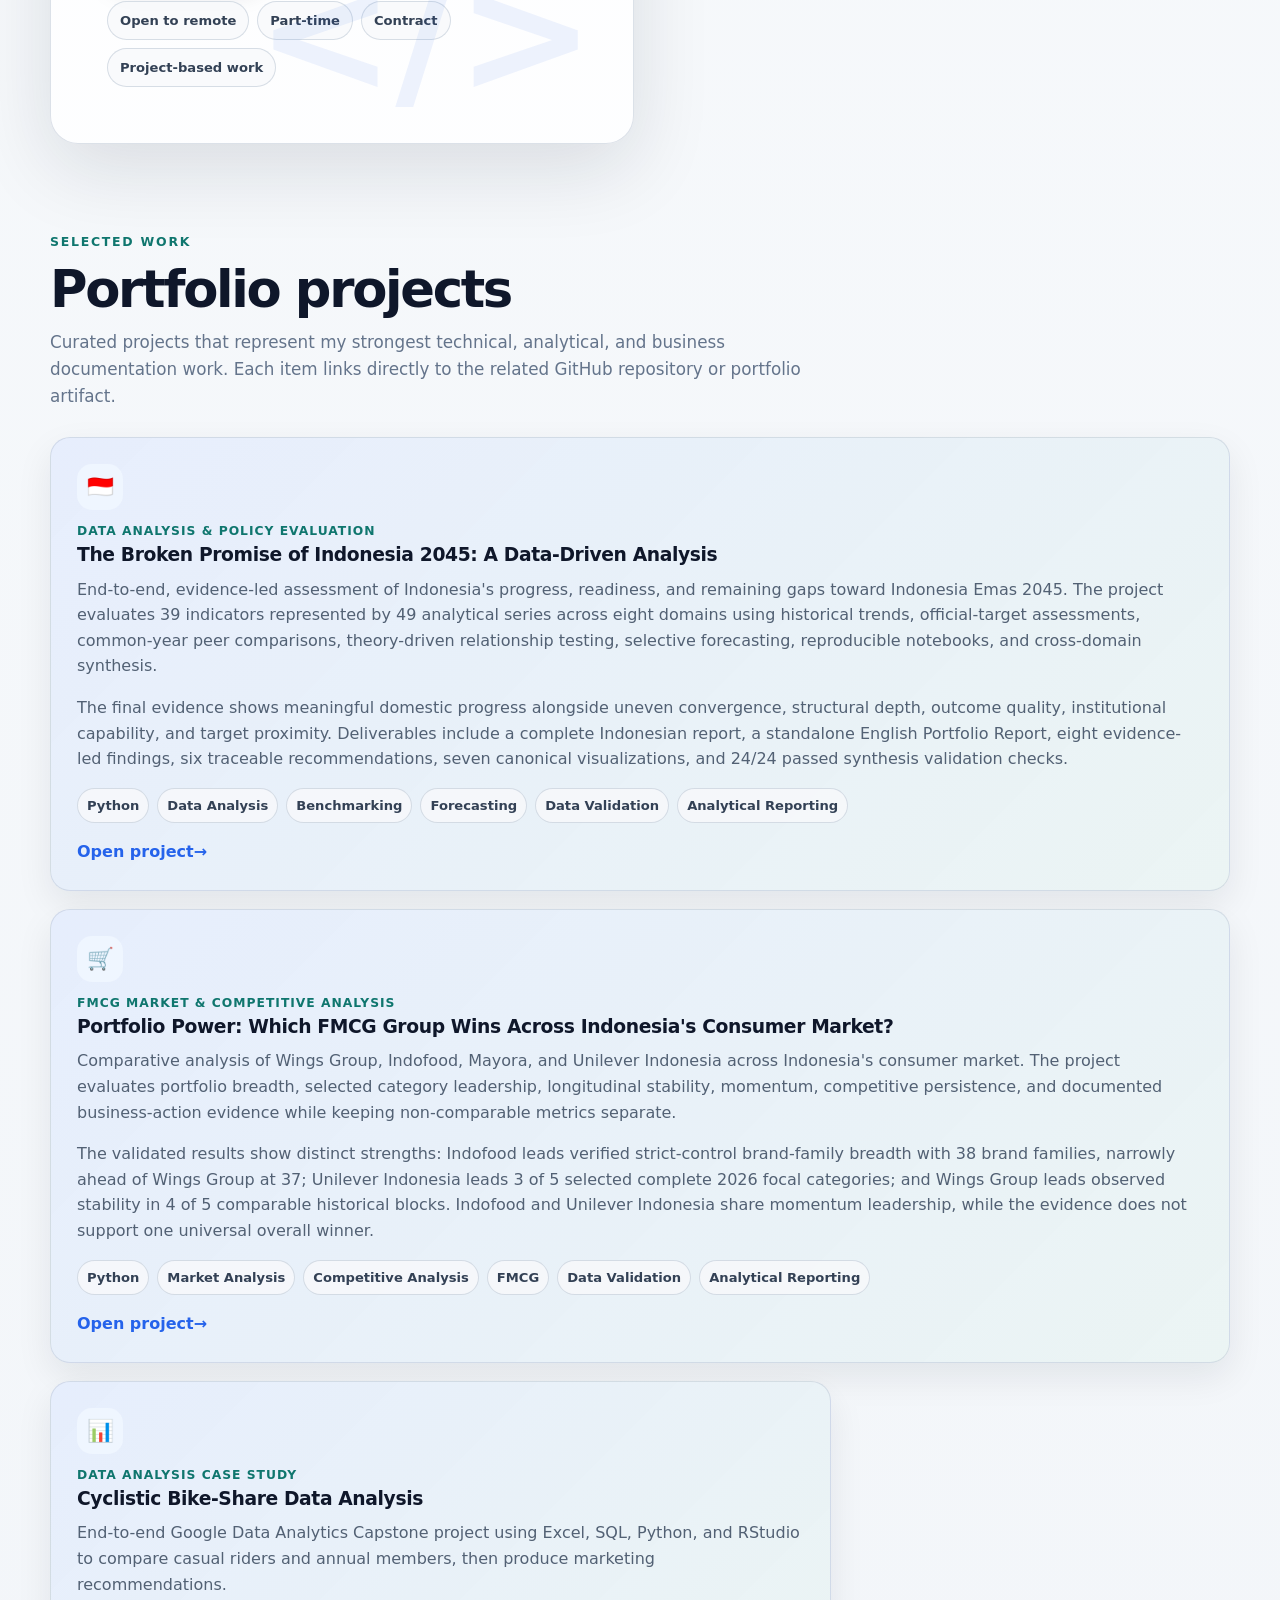
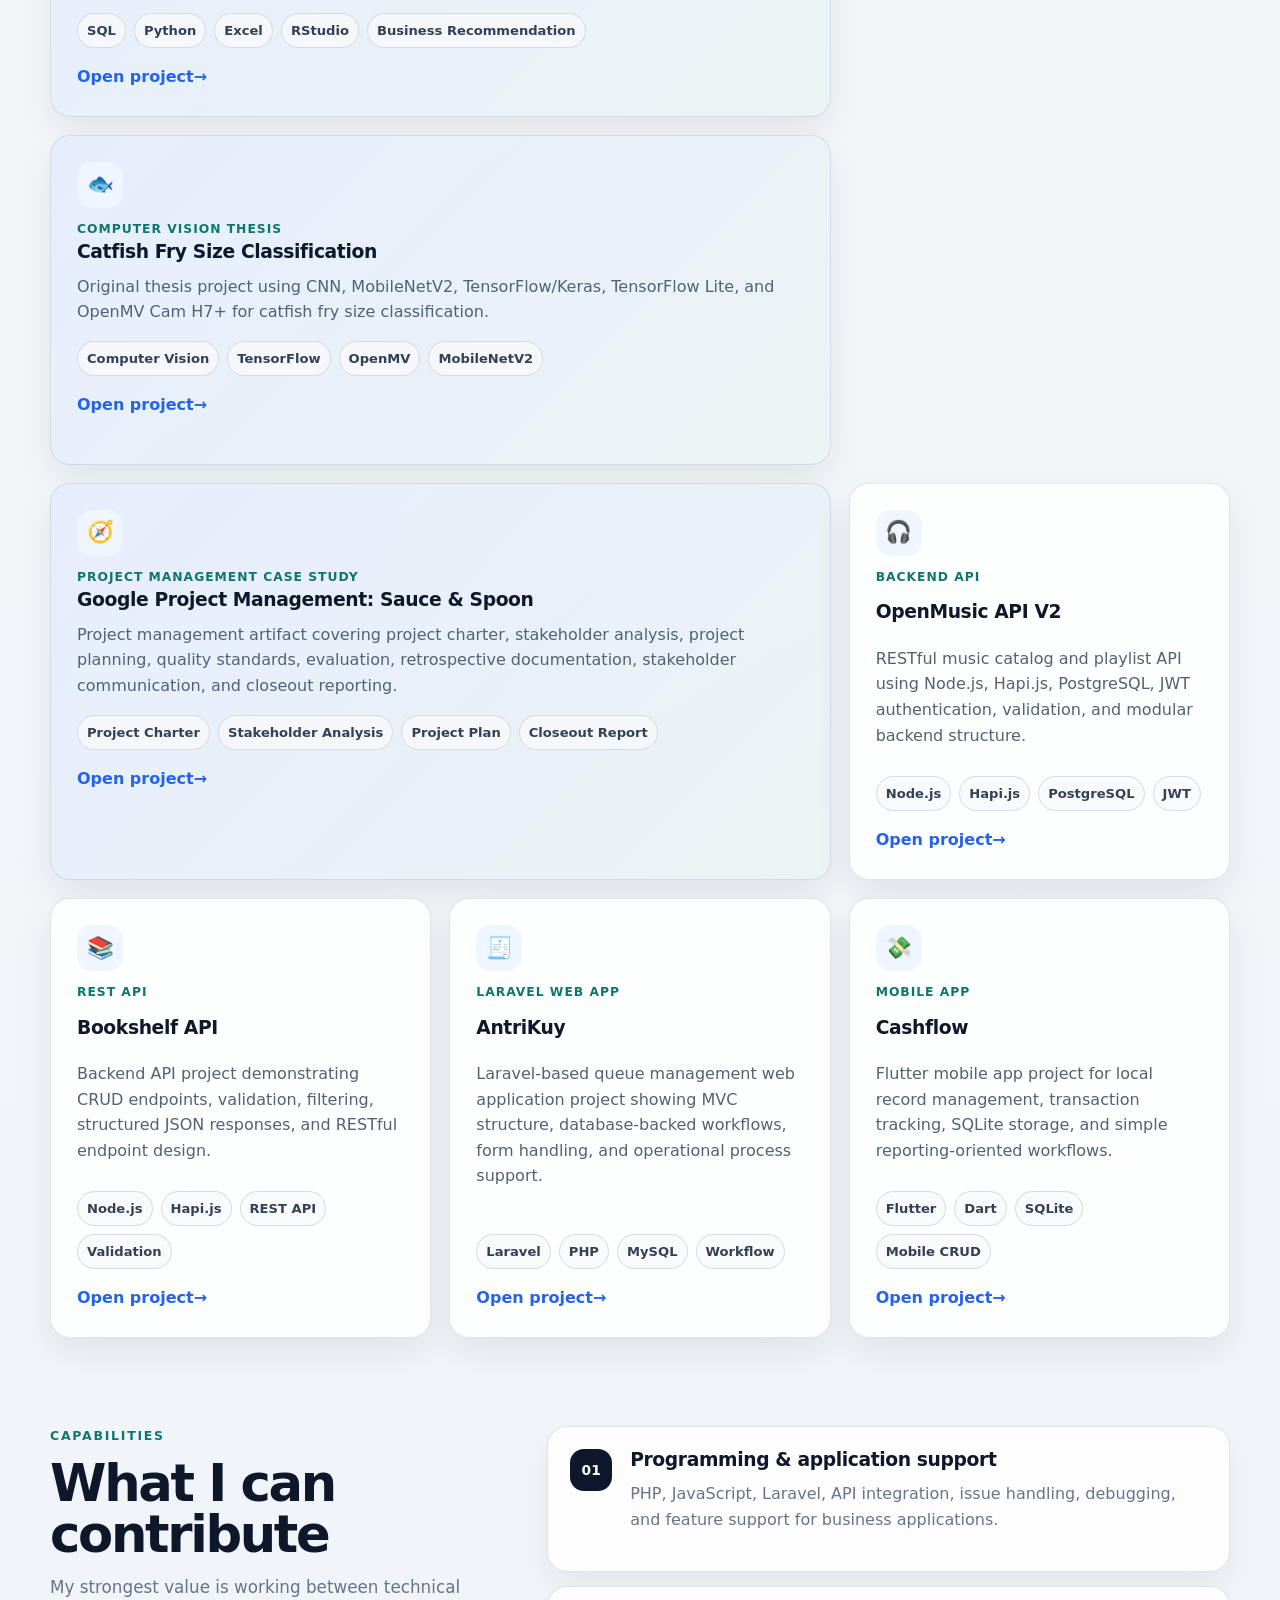
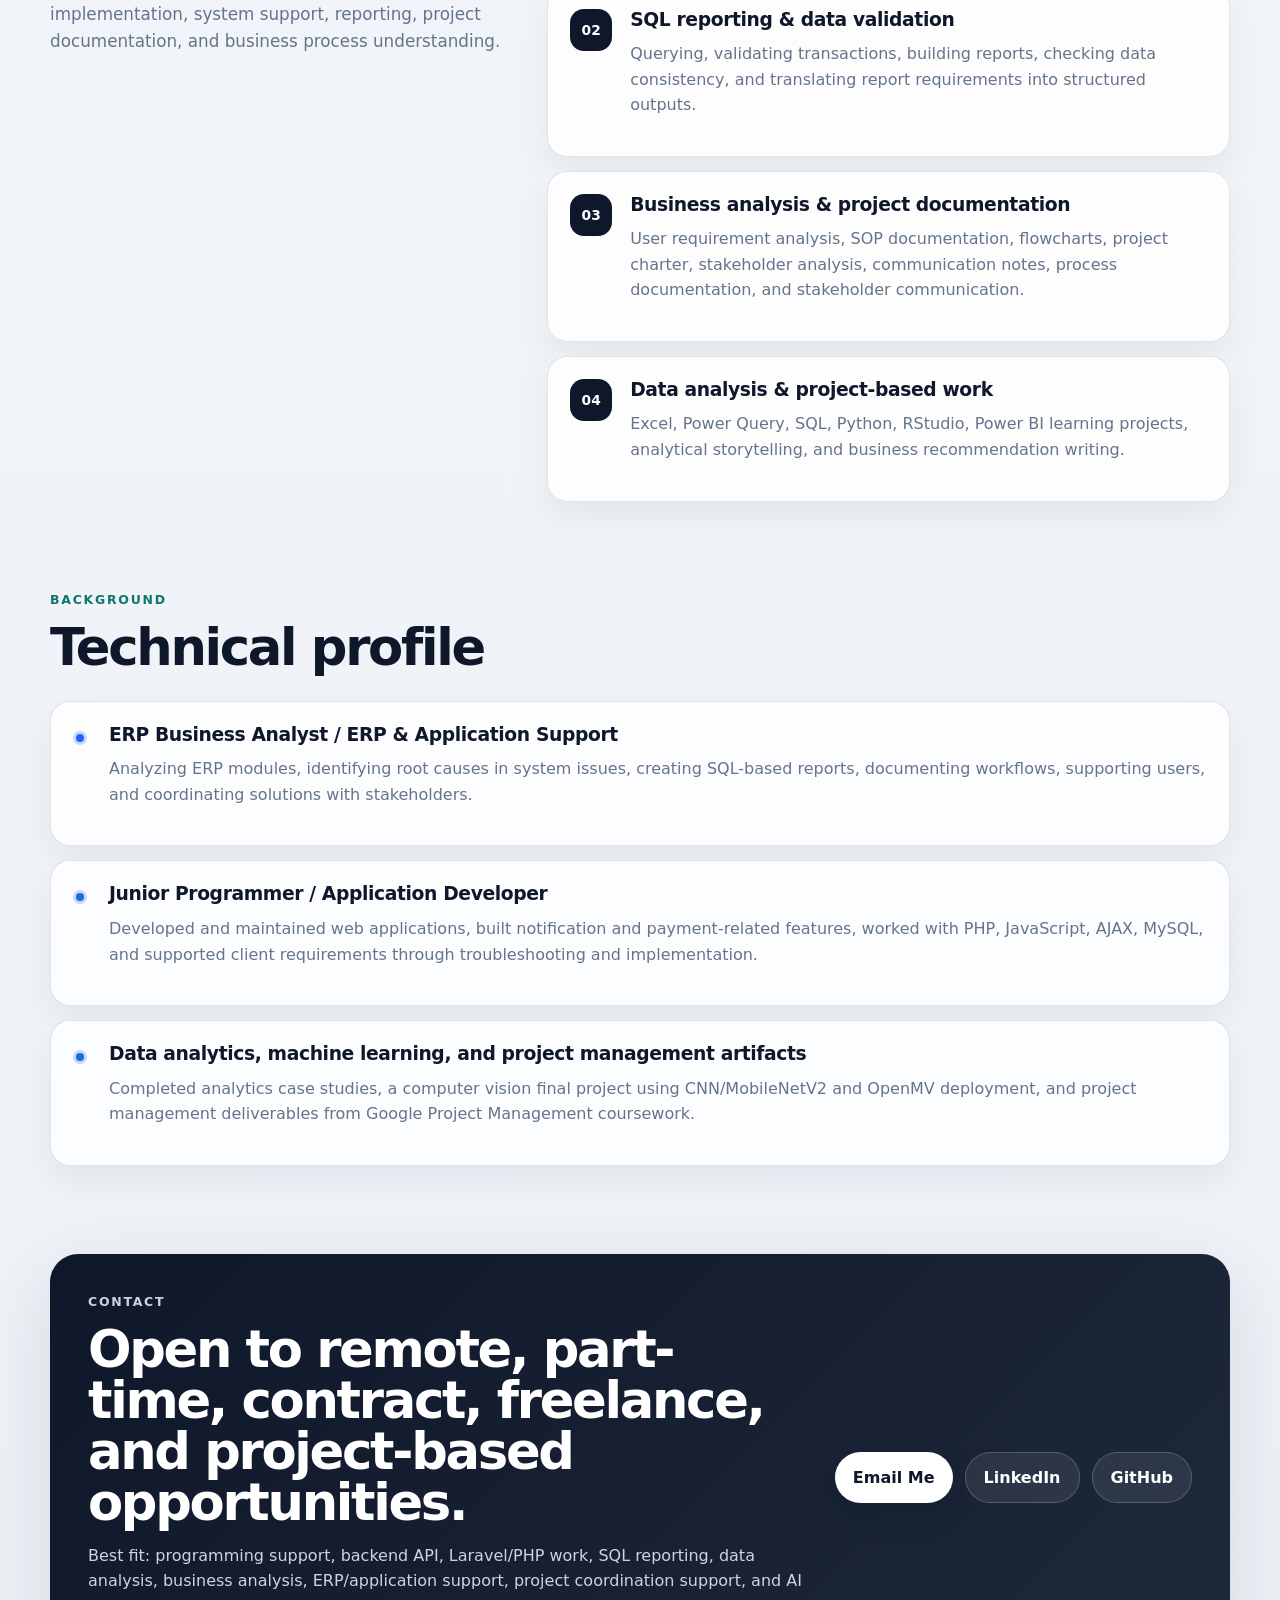
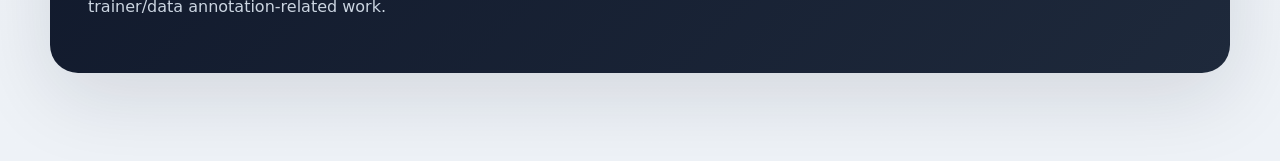
==== commit 8fe73f74: "Add FMCG portfolio analysis to project showcase" ====
--- a/docs/index.html
+++ b/docs/index.html
@@ -96,6 +96,24 @@
             <a href="https://github.com/Ronaldo-spec/indonesia-2045-data-driven-analysis" target="_blank" rel="noreferrer">Open project</a>
           </article>
 
+          <article class="project-card featured-card" style="grid-column: 1 / -1;">
+            <div class="project-icon">🛒</div>
+            <div>
+              <p class="project-type">FMCG Market & Competitive Analysis</p>
+              <h3>Portfolio Power: Which FMCG Group Wins Across Indonesia's Consumer Market?</h3>
+              <p>
+                Comparative analysis of Wings Group, Indofood, Mayora, and Unilever Indonesia across Indonesia's consumer market. The project evaluates portfolio breadth, selected category leadership, longitudinal stability, momentum, competitive persistence, and documented business-action evidence while keeping non-comparable metrics separate.
+              </p>
+              <p>
+                The validated results show distinct strengths: Indofood leads verified strict-control brand-family breadth with 38 brand families, narrowly ahead of Wings Group at 37; Unilever Indonesia leads 3 of 5 selected complete 2026 focal categories; and Wings Group leads observed stability in 4 of 5 comparable historical blocks. Indofood and Unilever Indonesia share momentum leadership, while the evidence does not support one universal overall winner.
+              </p>
+              <div class="tag-list">
+                <span>Python</span><span>Market Analysis</span><span>Competitive Analysis</span><span>FMCG</span><span>Data Validation</span><span>Analytical Reporting</span>
+              </div>
+            </div>
+            <a href="https://github.com/Ronaldo-spec/indonesia-fmcg-brand-portfolio-analysis" target="_blank" rel="noreferrer">Open project</a>
+          </article>
+
           <article class="project-card featured-card">
             <div class="project-icon">📊</div>
             <div>
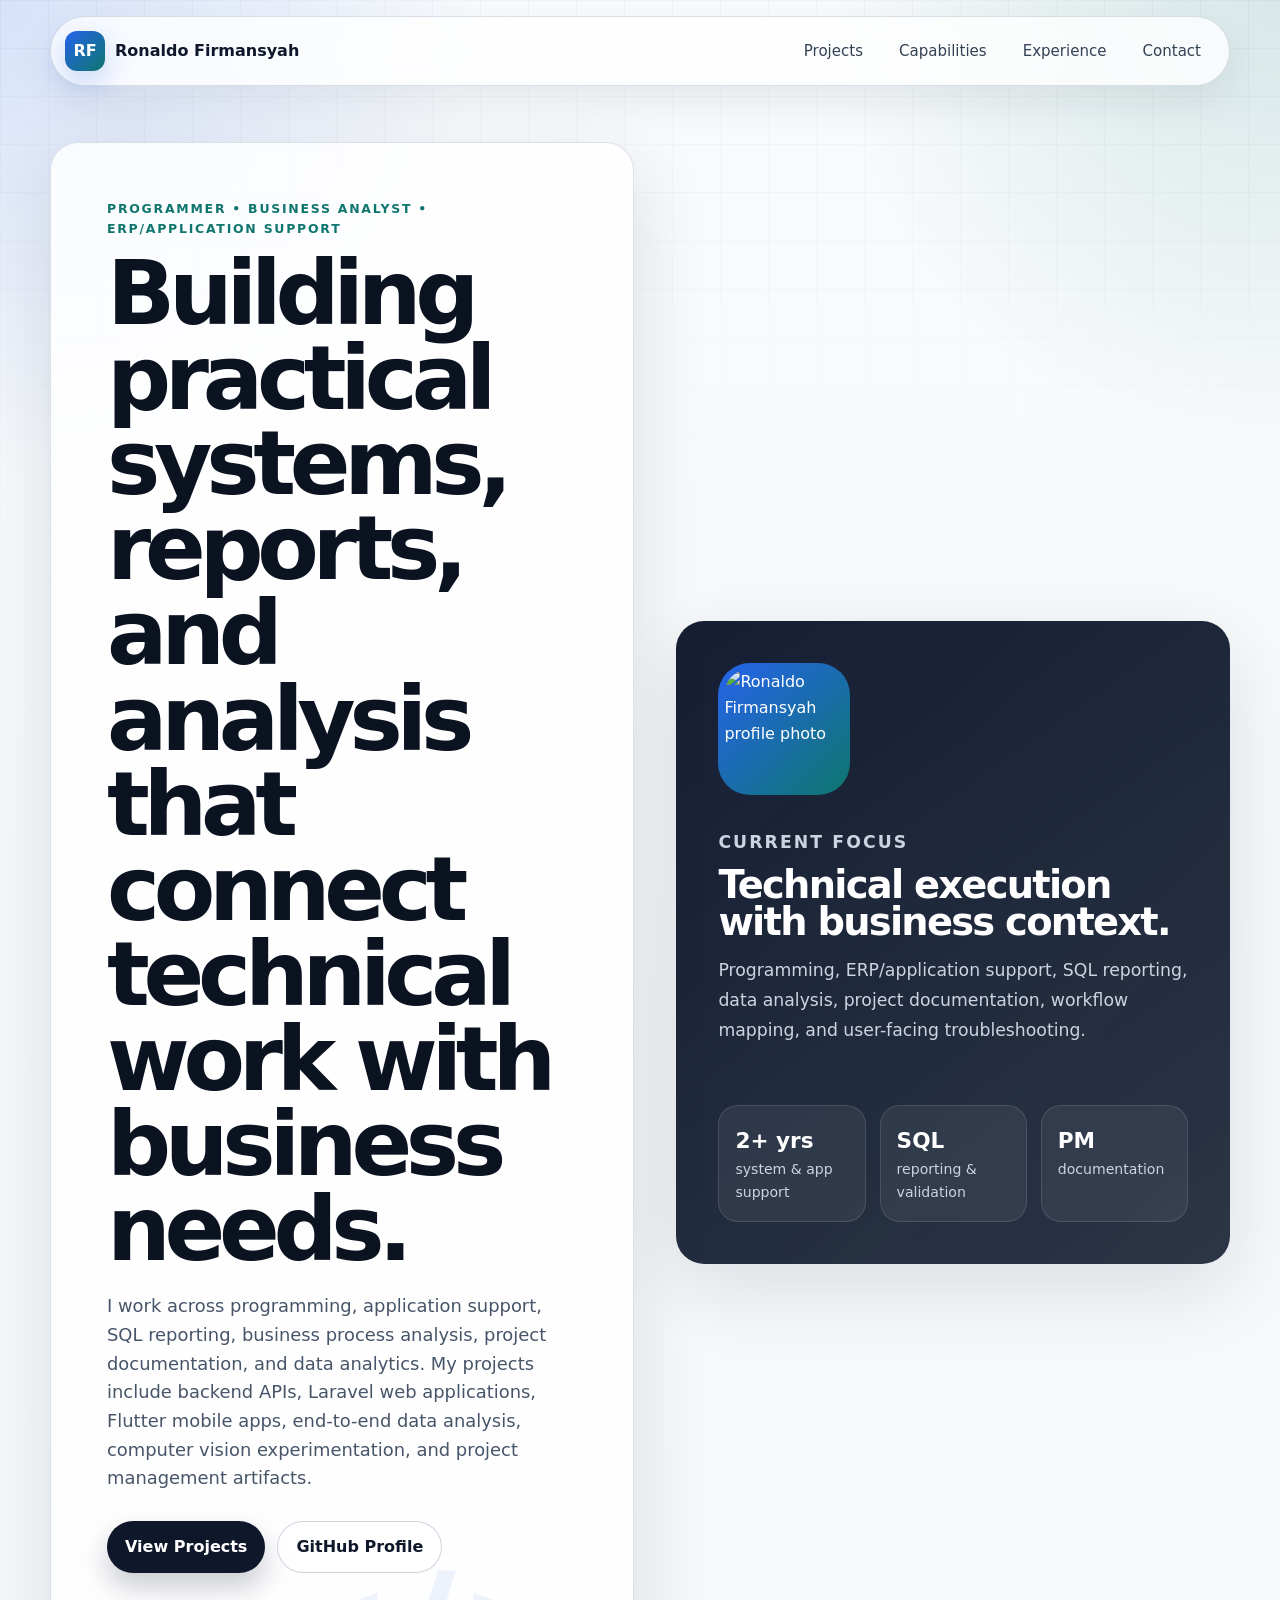
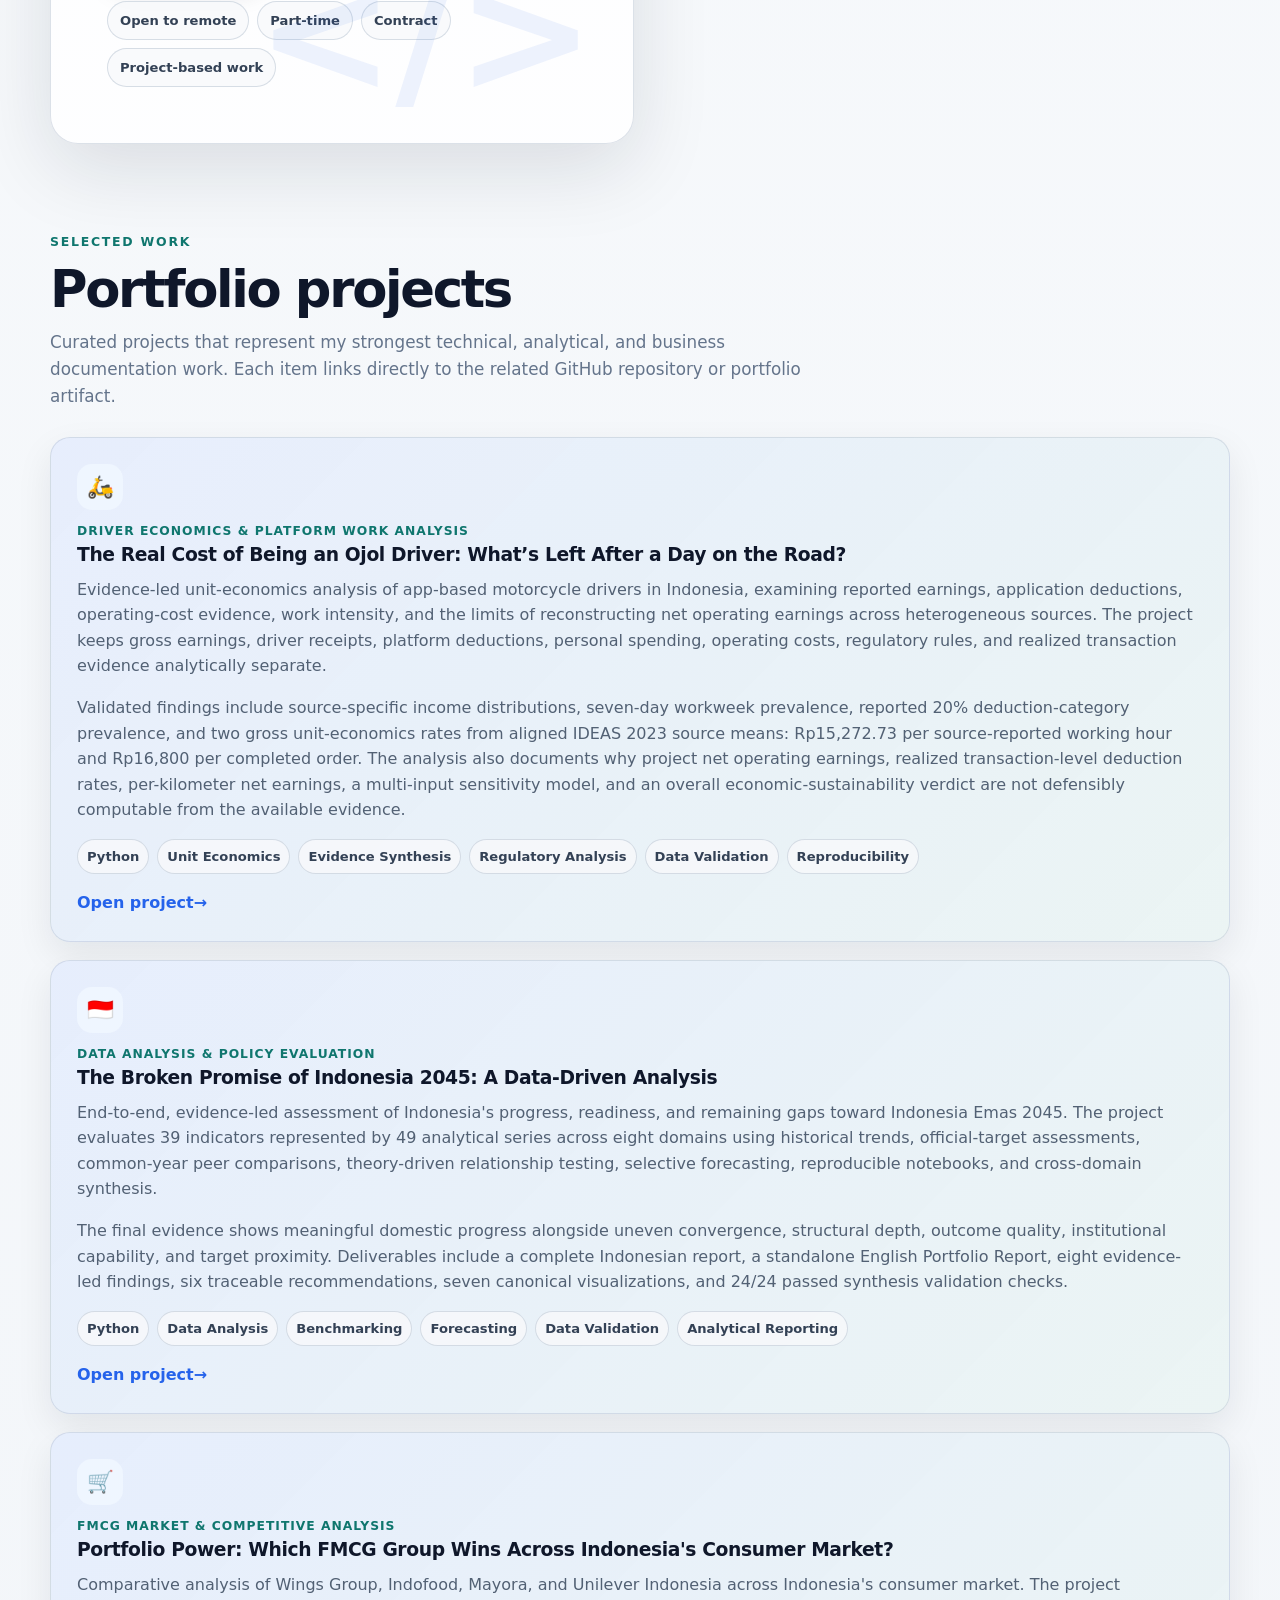
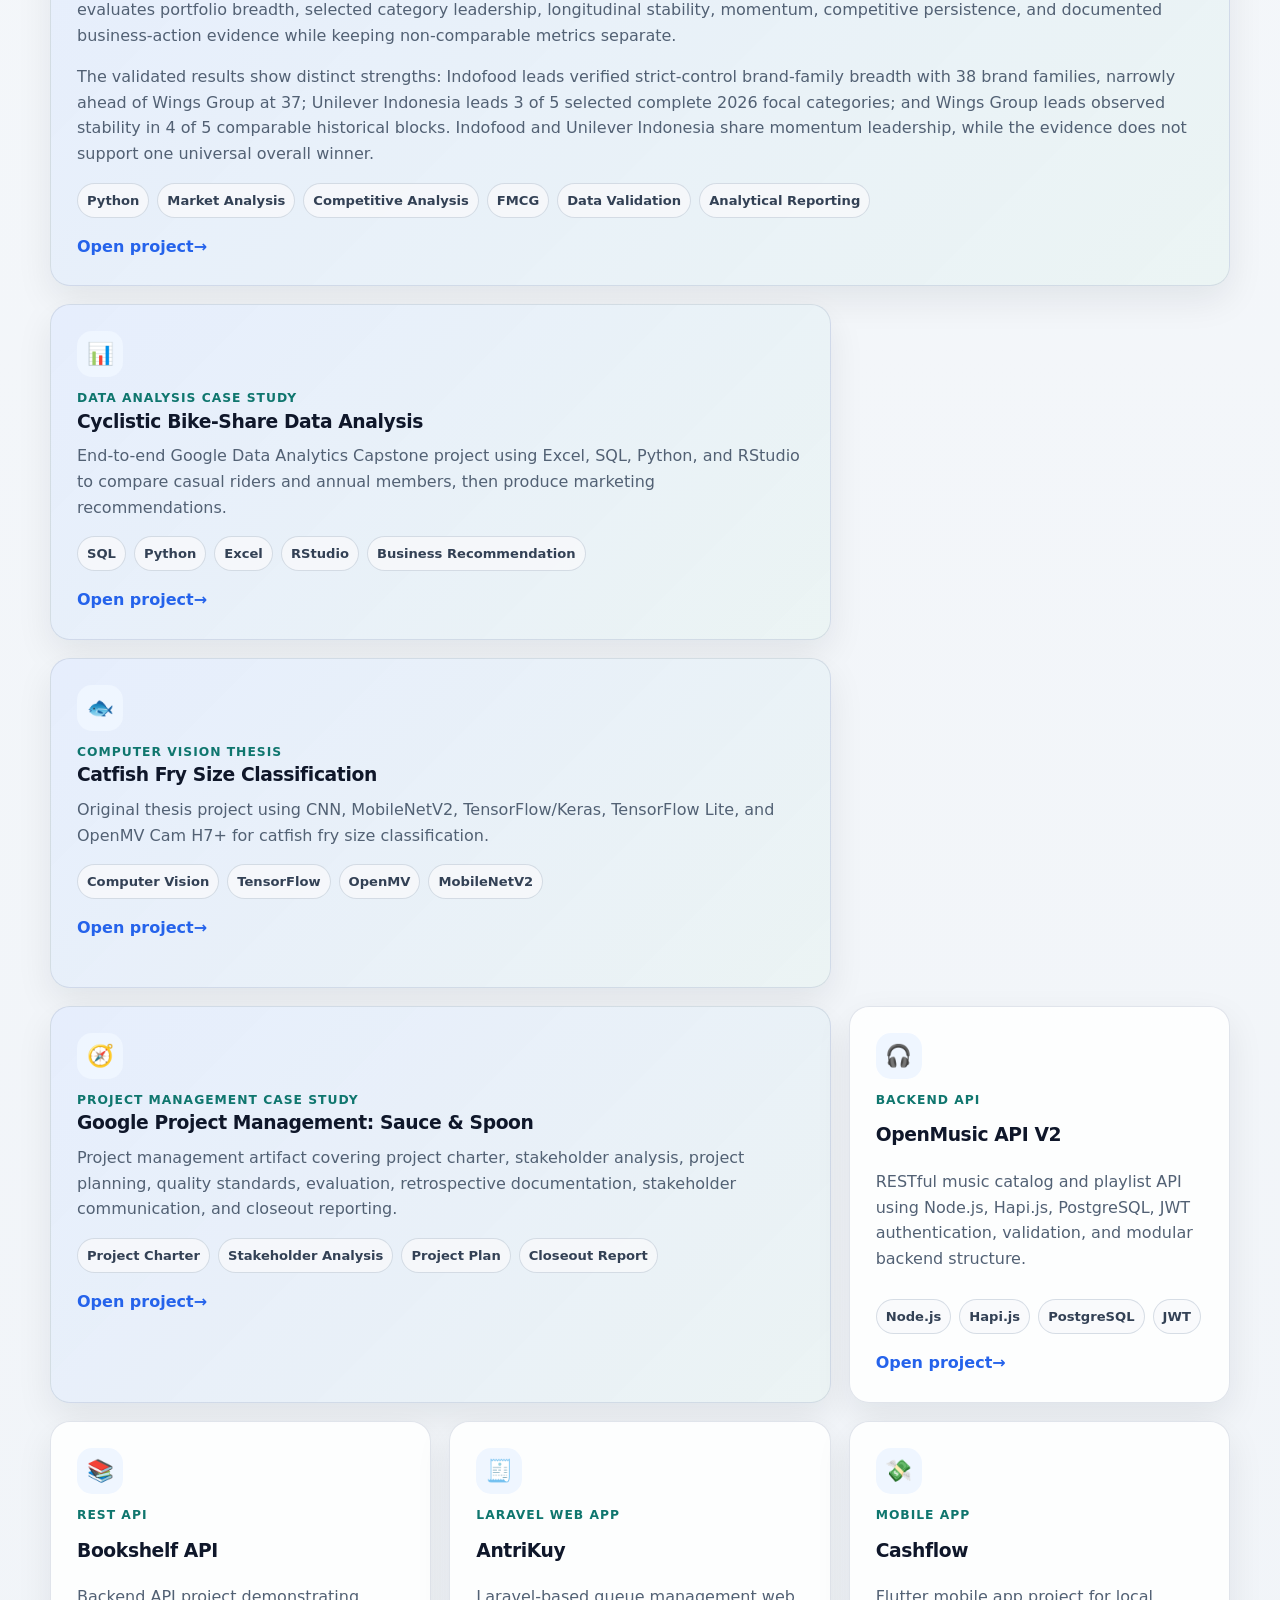
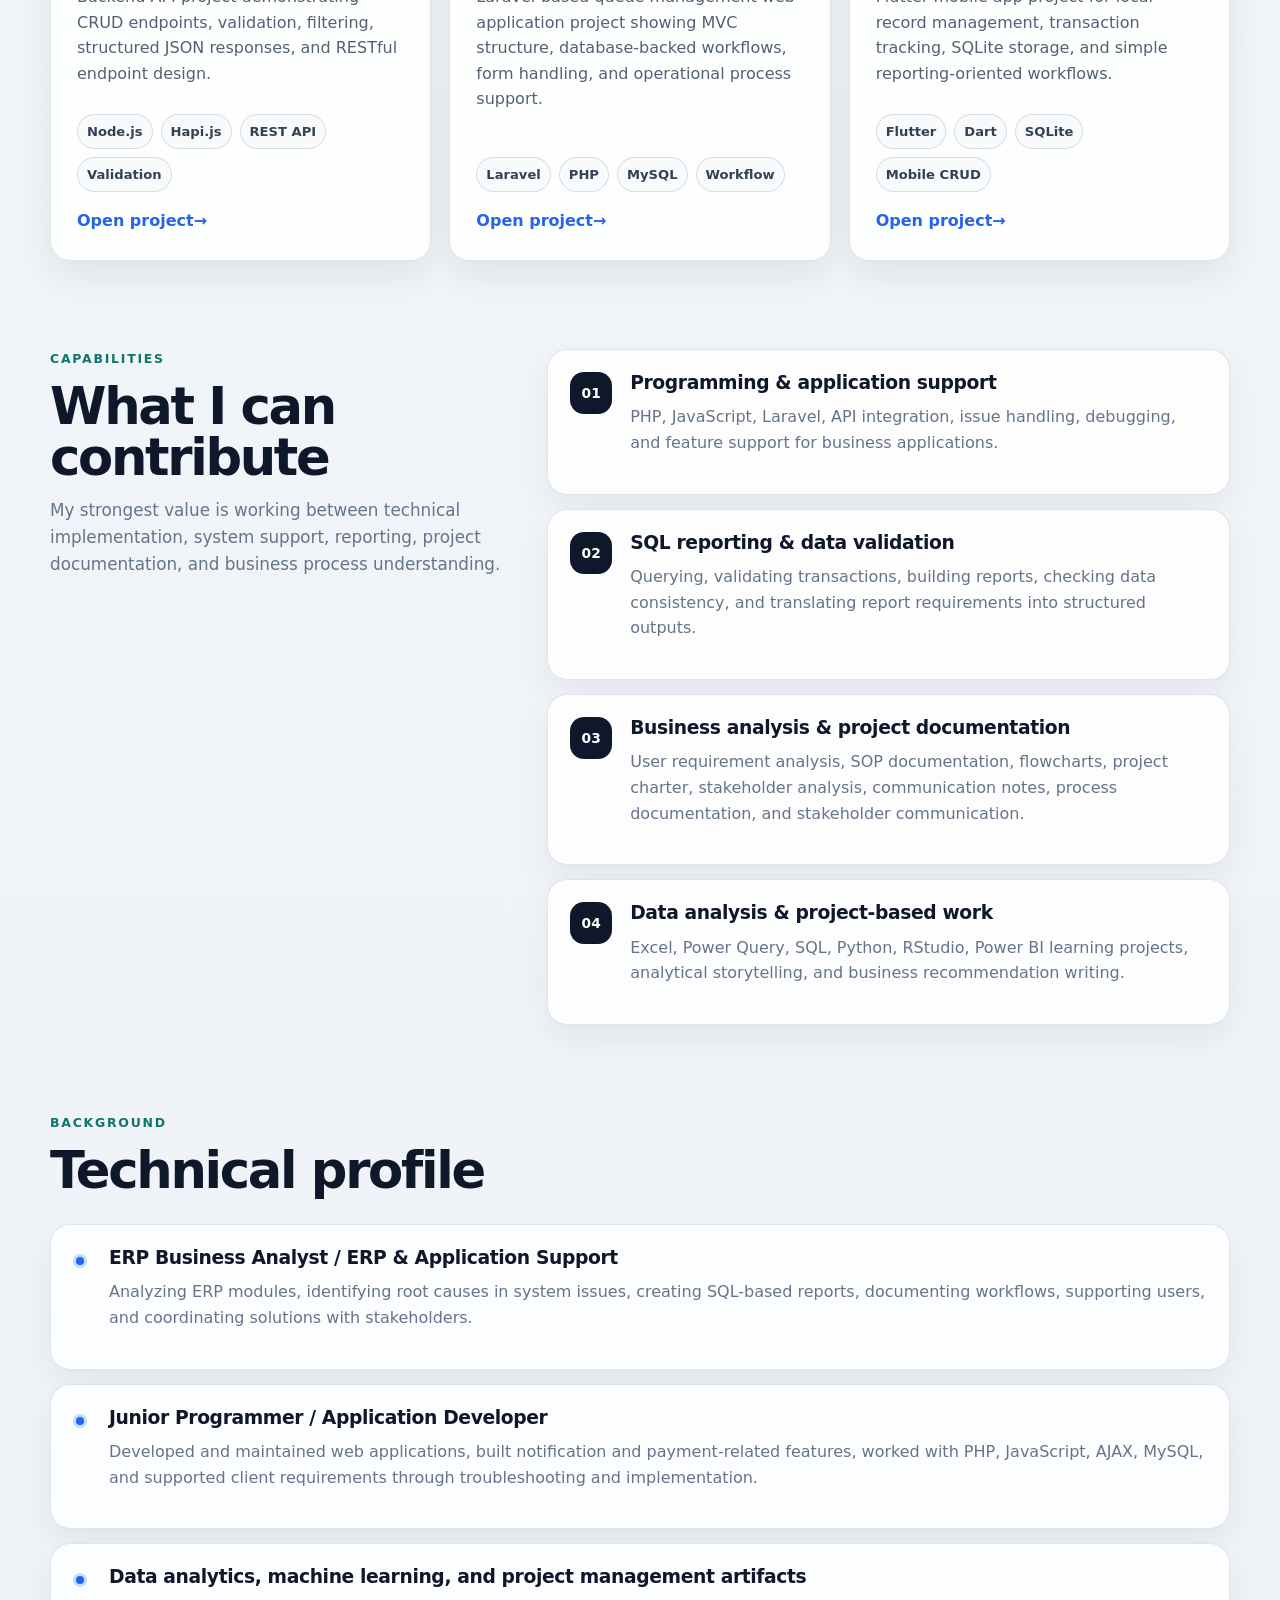
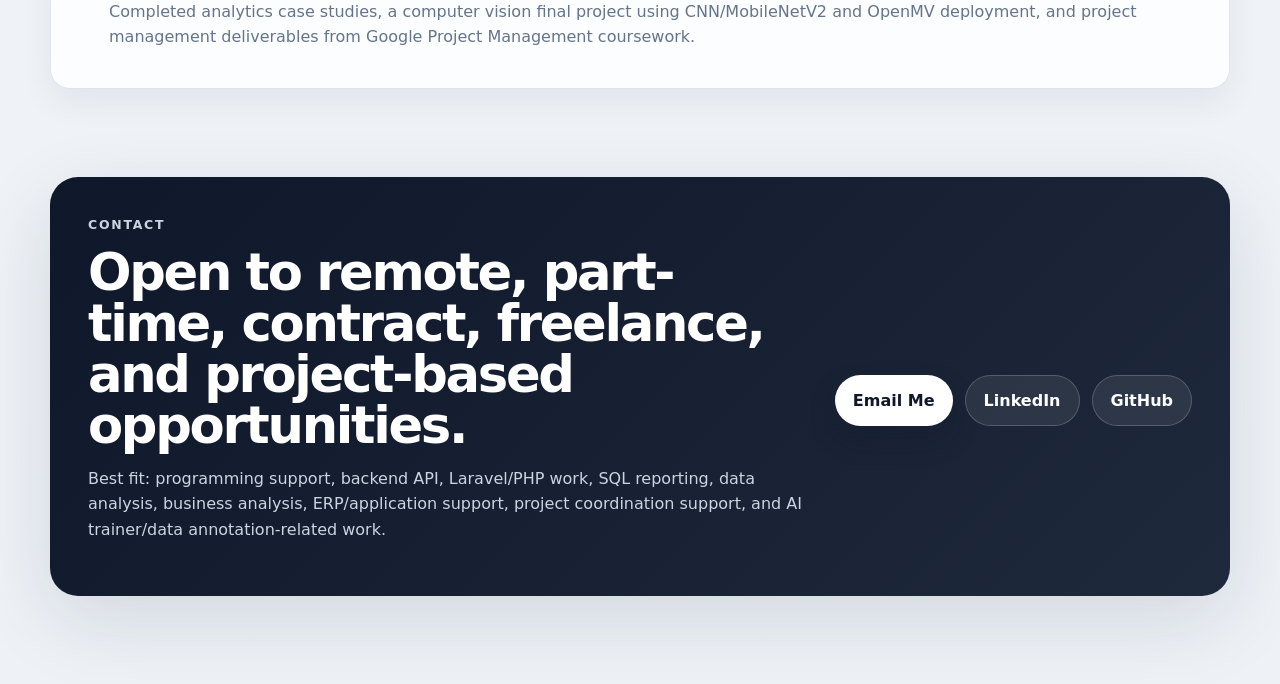
==== commit c422c998: "Feature ojol driver economics on portfolio site" ====
--- a/docs/index.html
+++ b/docs/index.html
@@ -79,6 +79,24 @@
 
         <div class="project-grid">
           <article class="project-card featured-card" style="grid-column: 1 / -1;">
+            <div class="project-icon">🛵</div>
+            <div>
+              <p class="project-type">Driver Economics & Platform Work Analysis</p>
+              <h3>The Real Cost of Being an Ojol Driver: What’s Left After a Day on the Road?</h3>
+              <p>
+                Evidence-led unit-economics analysis of app-based motorcycle drivers in Indonesia, examining reported earnings, application deductions, operating-cost evidence, work intensity, and the limits of reconstructing net operating earnings across heterogeneous sources. The project keeps gross earnings, driver receipts, platform deductions, personal spending, operating costs, regulatory rules, and realized transaction evidence analytically separate.
+              </p>
+              <p>
+                Validated findings include source-specific income distributions, seven-day workweek prevalence, reported 20% deduction-category prevalence, and two gross unit-economics rates from aligned IDEAS 2023 source means: Rp15,272.73 per source-reported working hour and Rp16,800 per completed order. The analysis also documents why project net operating earnings, realized transaction-level deduction rates, per-kilometer net earnings, a multi-input sensitivity model, and an overall economic-sustainability verdict are not defensibly computable from the available evidence.
+              </p>
+              <div class="tag-list">
+                <span>Python</span><span>Unit Economics</span><span>Evidence Synthesis</span><span>Regulatory Analysis</span><span>Data Validation</span><span>Reproducibility</span>
+              </div>
+            </div>
+            <a href="https://github.com/Ronaldo-spec/indonesia-ojol-driver-economics-analysis" target="_blank" rel="noreferrer">Open project</a>
+          </article>
+
+          <article class="project-card featured-card" style="grid-column: 1 / -1;">
             <div class="project-icon">🇮🇩</div>
             <div>
               <p class="project-type">Data Analysis & Policy Evaluation</p>
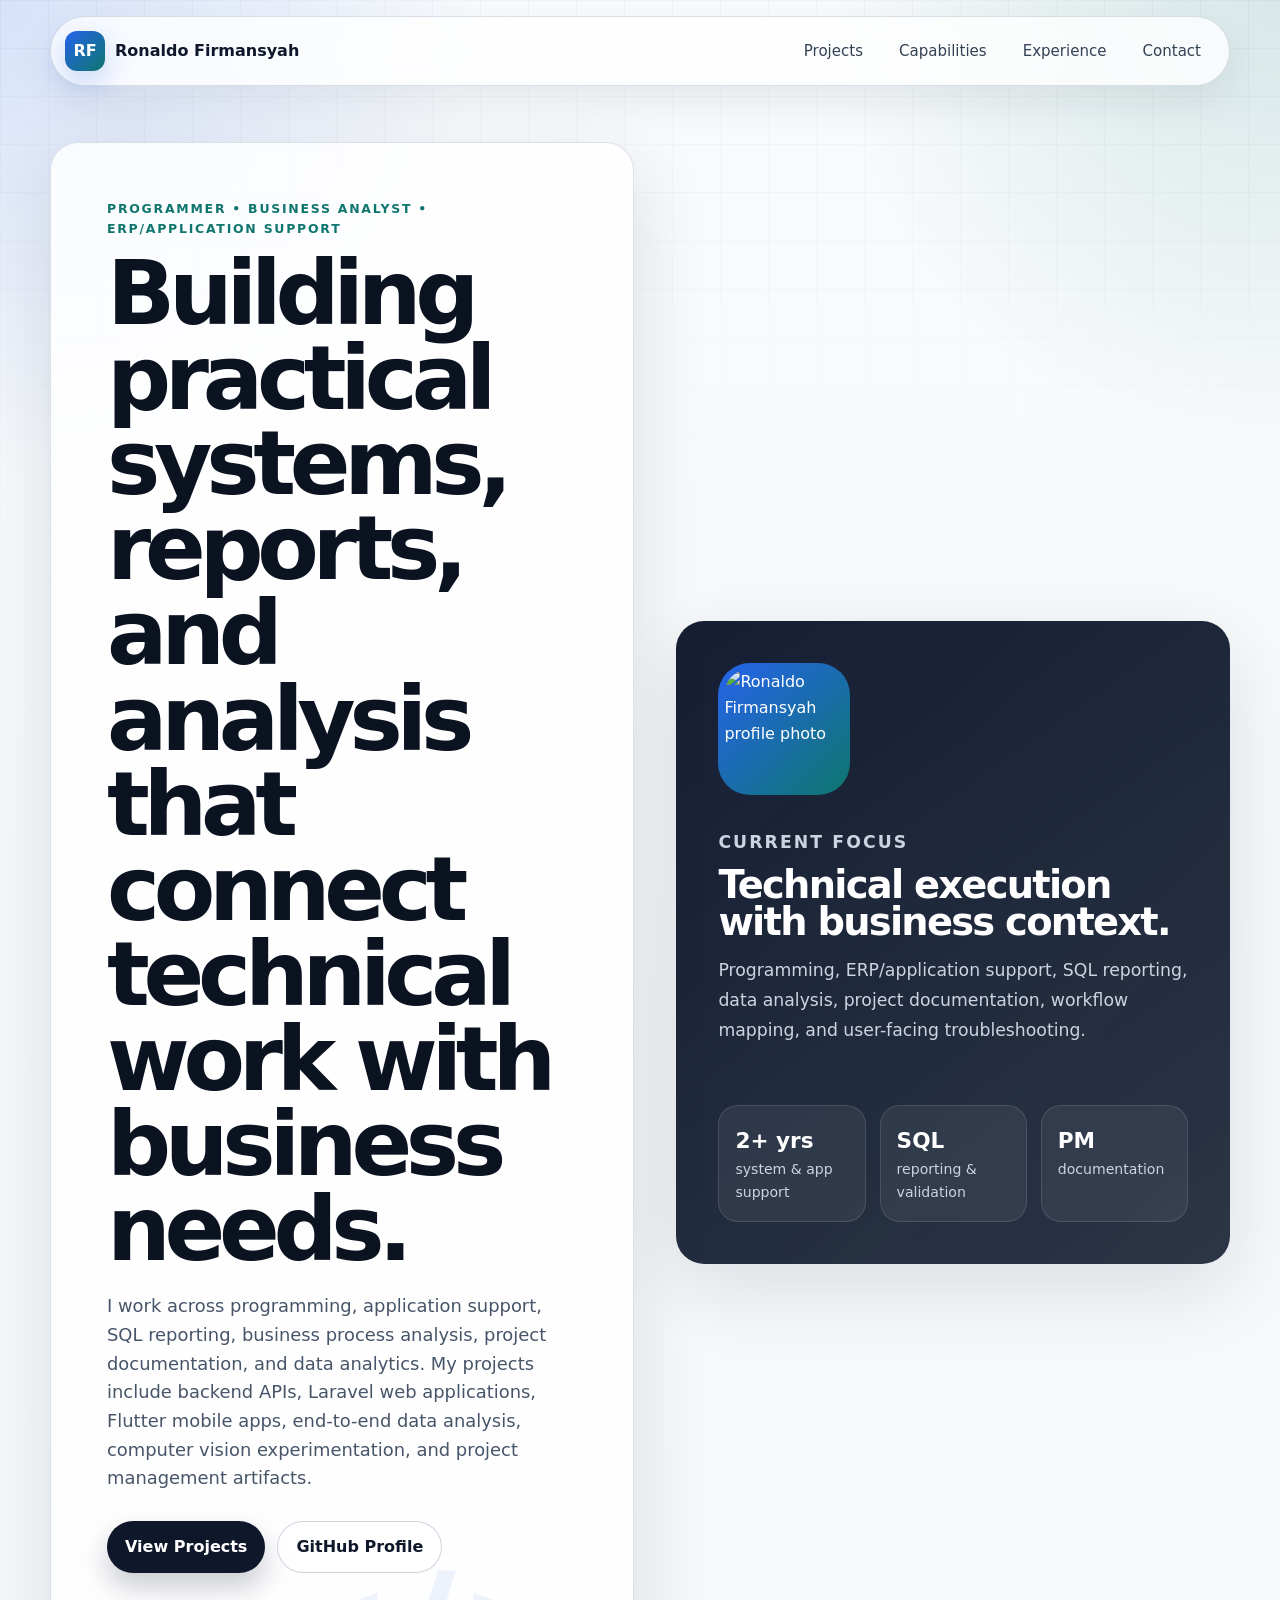
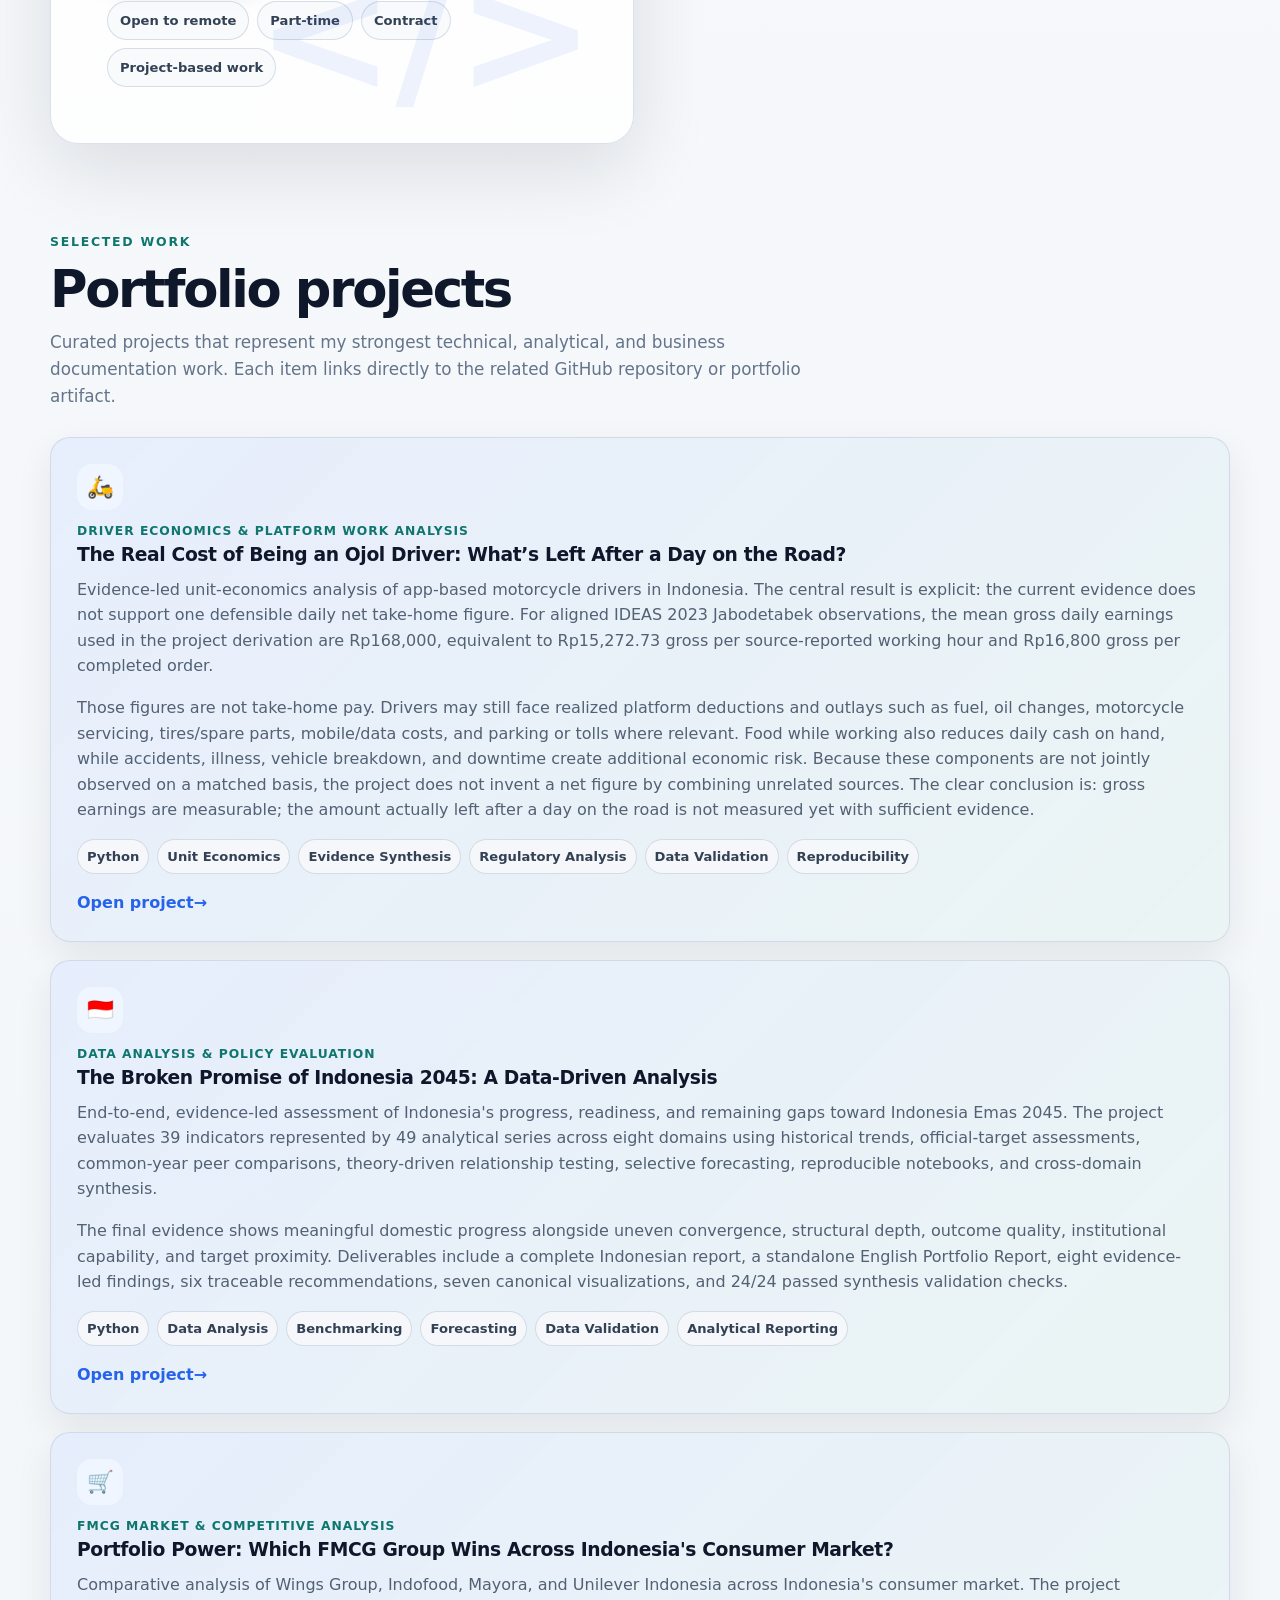
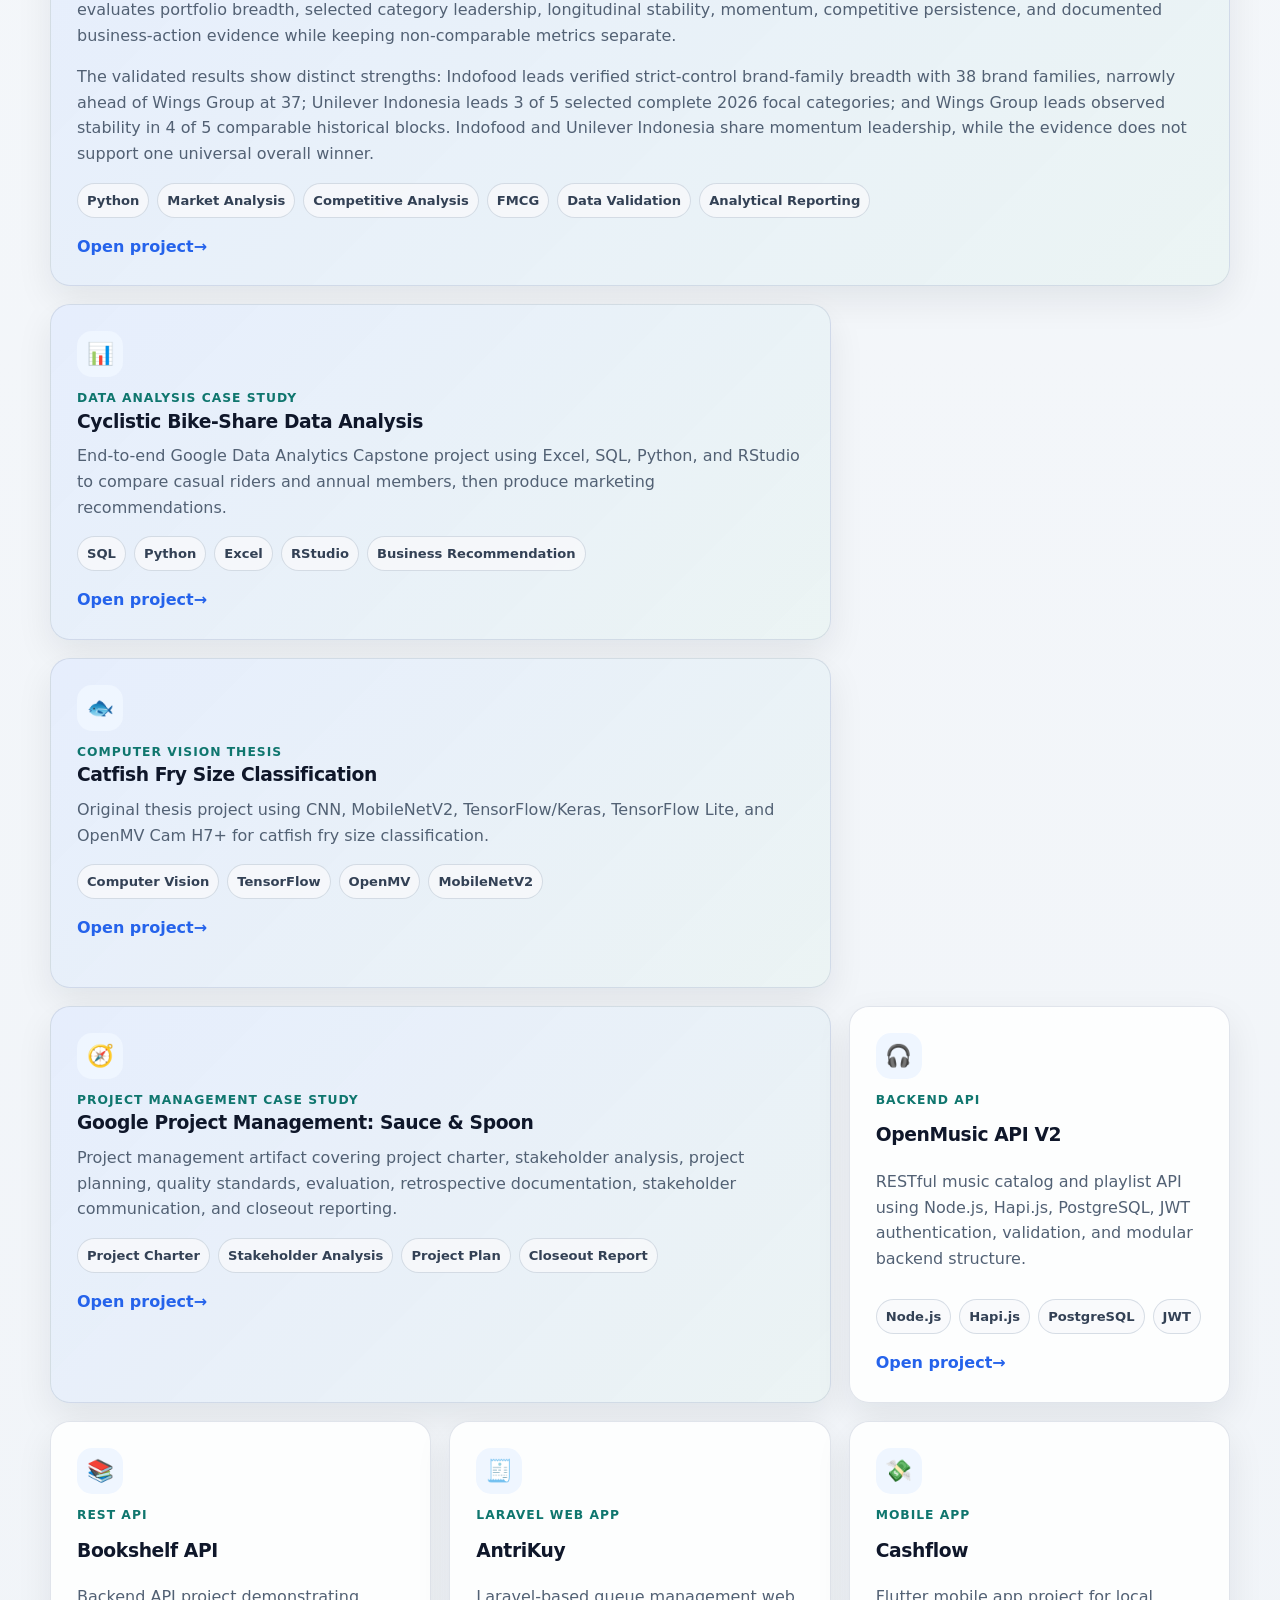
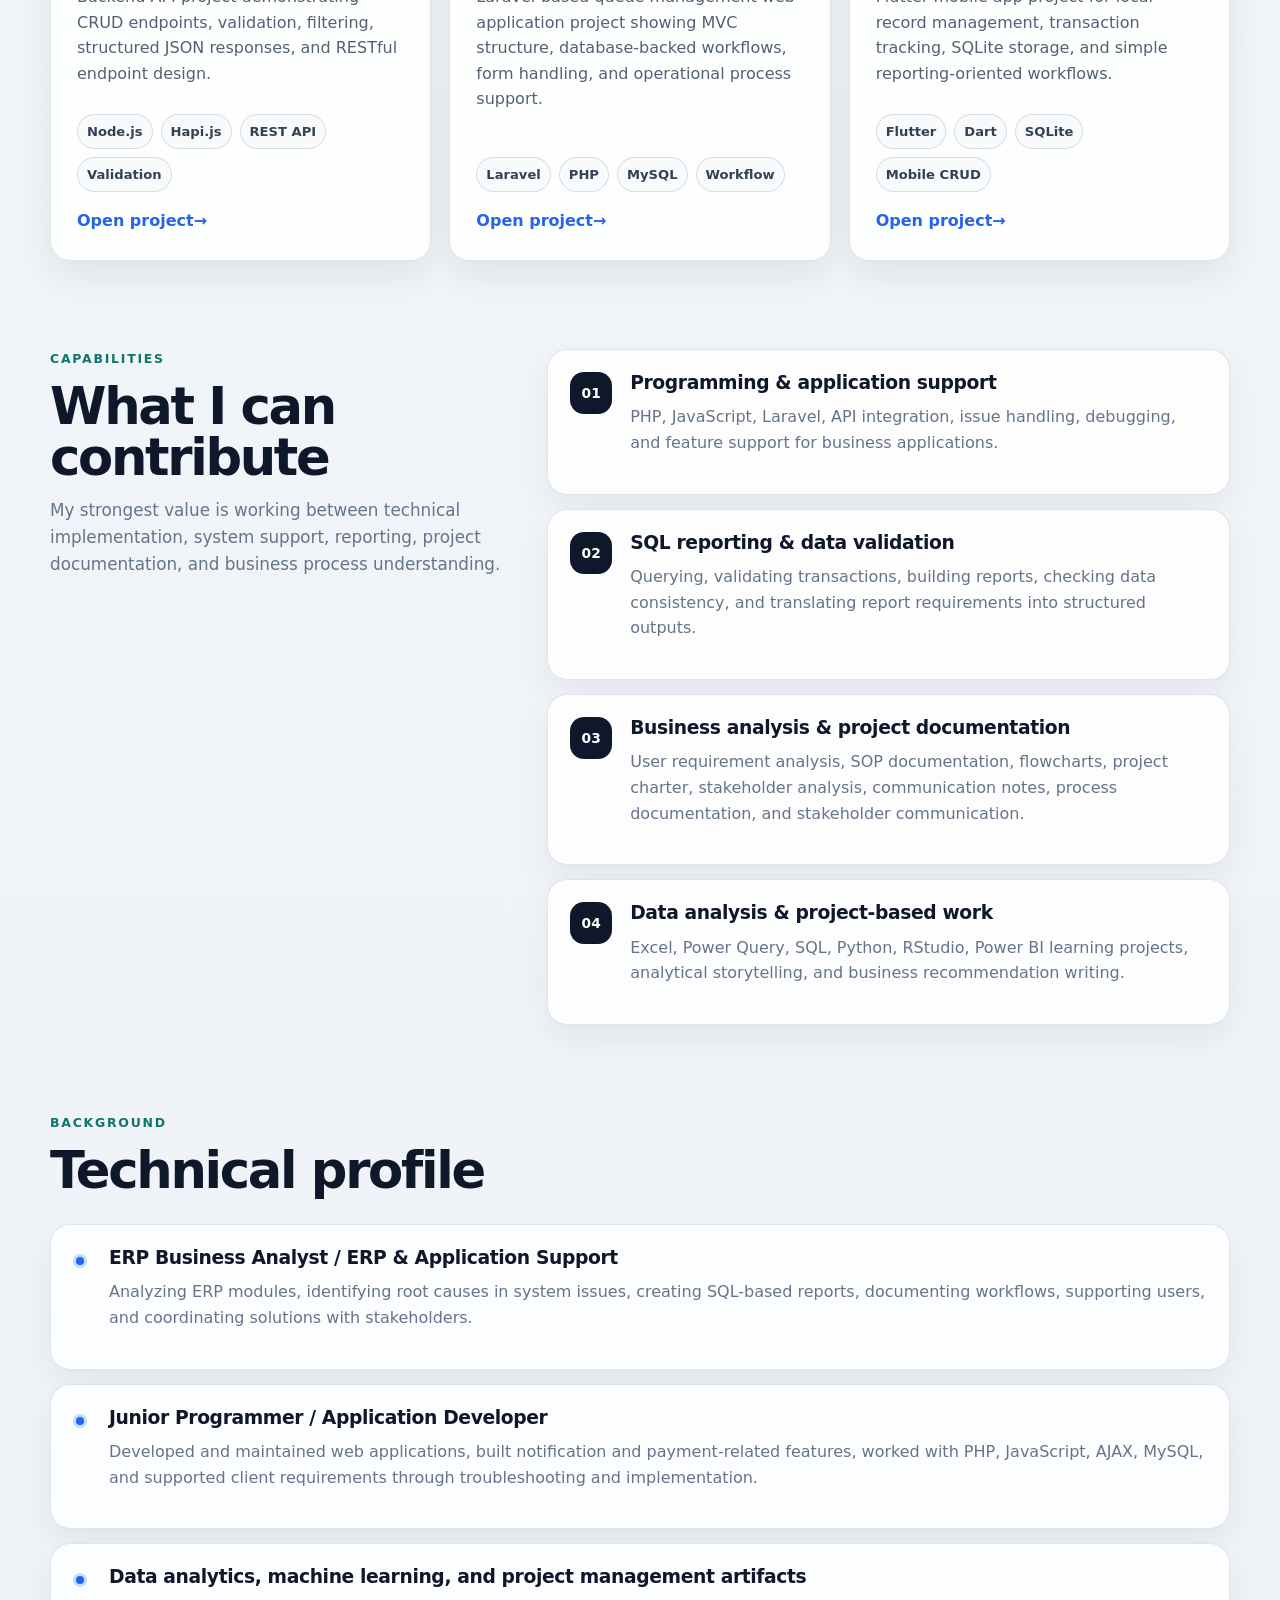
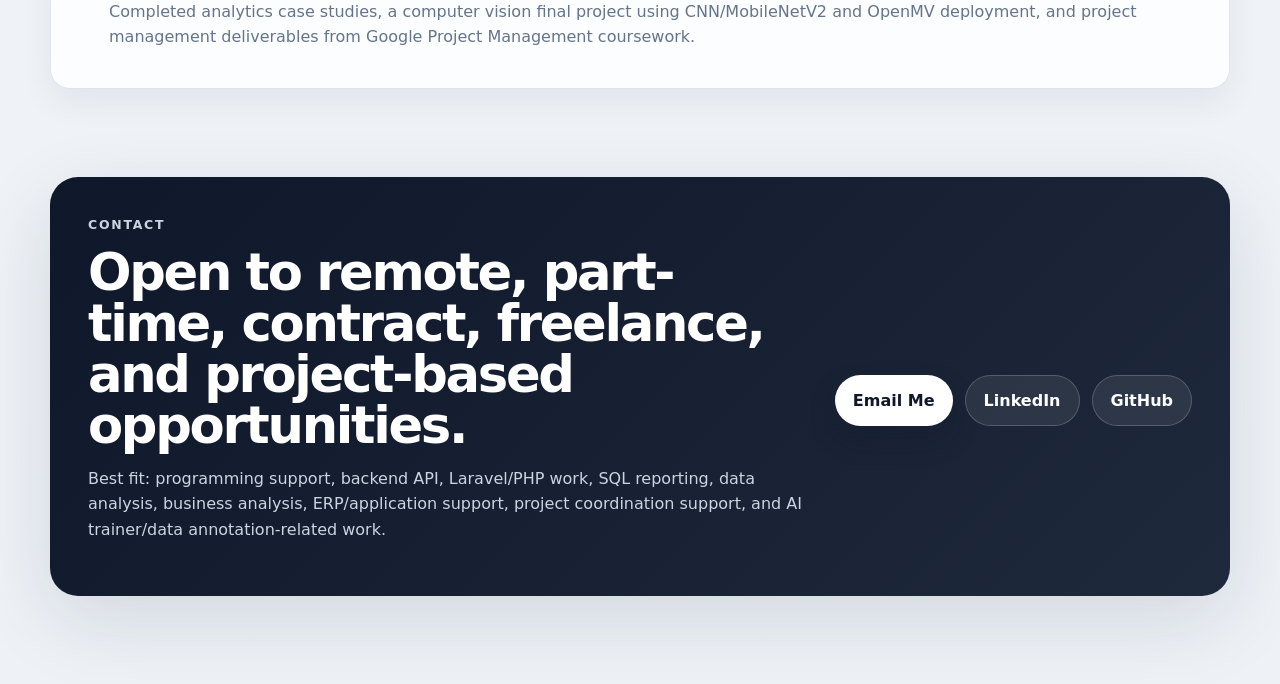
==== commit da90793e: "Sharpen ojol project conclusion on portfolio site" ====
--- a/docs/index.html
+++ b/docs/index.html
@@ -84,10 +84,10 @@
               <p class="project-type">Driver Economics & Platform Work Analysis</p>
               <h3>The Real Cost of Being an Ojol Driver: What’s Left After a Day on the Road?</h3>
               <p>
-                Evidence-led unit-economics analysis of app-based motorcycle drivers in Indonesia, examining reported earnings, application deductions, operating-cost evidence, work intensity, and the limits of reconstructing net operating earnings across heterogeneous sources. The project keeps gross earnings, driver receipts, platform deductions, personal spending, operating costs, regulatory rules, and realized transaction evidence analytically separate.
-              </p>
-              <p>
-                Validated findings include source-specific income distributions, seven-day workweek prevalence, reported 20% deduction-category prevalence, and two gross unit-economics rates from aligned IDEAS 2023 source means: Rp15,272.73 per source-reported working hour and Rp16,800 per completed order. The analysis also documents why project net operating earnings, realized transaction-level deduction rates, per-kilometer net earnings, a multi-input sensitivity model, and an overall economic-sustainability verdict are not defensibly computable from the available evidence.
+                Evidence-led unit-economics analysis of app-based motorcycle drivers in Indonesia. The central result is explicit: the current evidence does not support one defensible daily net take-home figure. For aligned IDEAS 2023 Jabodetabek observations, the mean gross daily earnings used in the project derivation are Rp168,000, equivalent to Rp15,272.73 gross per source-reported working hour and Rp16,800 gross per completed order.
+              </p>
+              <p>
+                Those figures are not take-home pay. Drivers may still face realized platform deductions and outlays such as fuel, oil changes, motorcycle servicing, tires/spare parts, mobile/data costs, and parking or tolls where relevant. Food while working also reduces daily cash on hand, while accidents, illness, vehicle breakdown, and downtime create additional economic risk. Because these components are not jointly observed on a matched basis, the project does not invent a net figure by combining unrelated sources. The clear conclusion is: gross earnings are measurable; the amount actually left after a day on the road is not measured yet with sufficient evidence.
               </p>
               <div class="tag-list">
                 <span>Python</span><span>Unit Economics</span><span>Evidence Synthesis</span><span>Regulatory Analysis</span><span>Data Validation</span><span>Reproducibility</span>
@@ -300,4 +300,4 @@
 
   <script src="script.js"></script>
 </body>
-</html>
+</html>
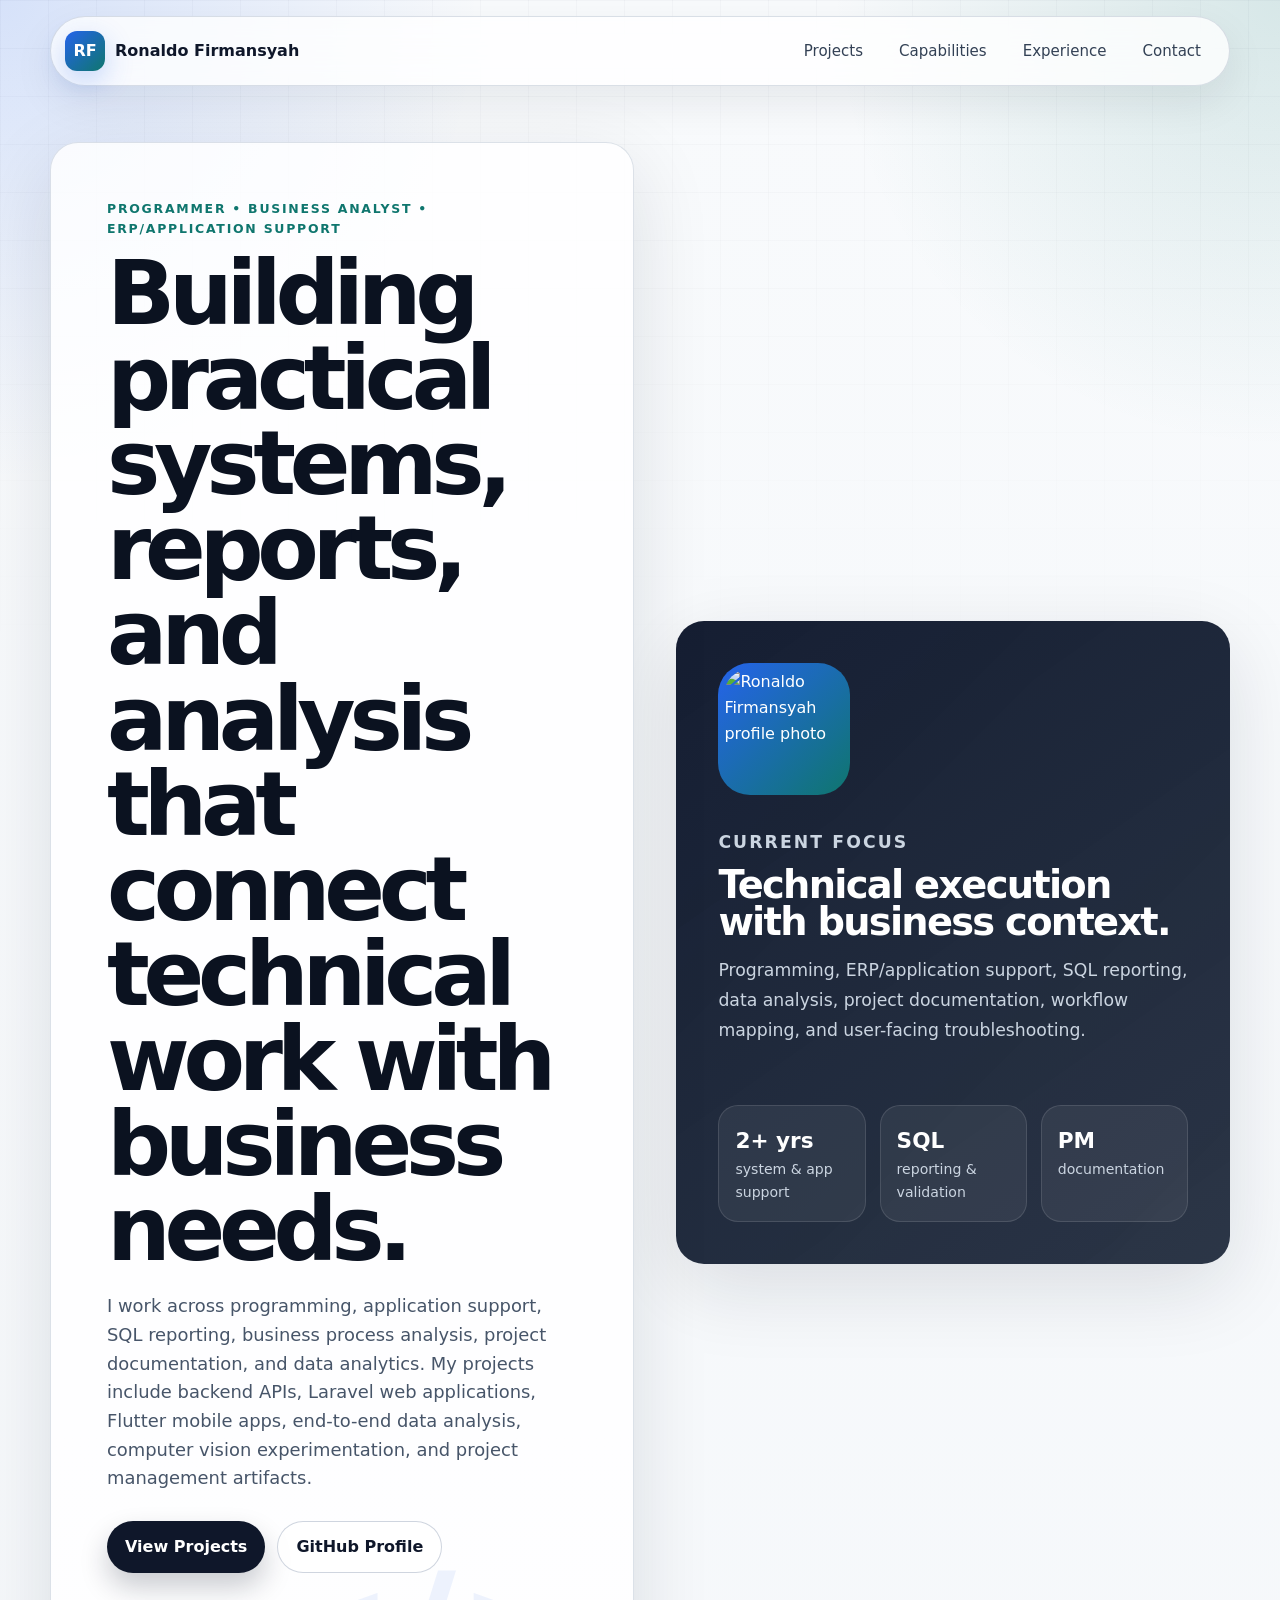
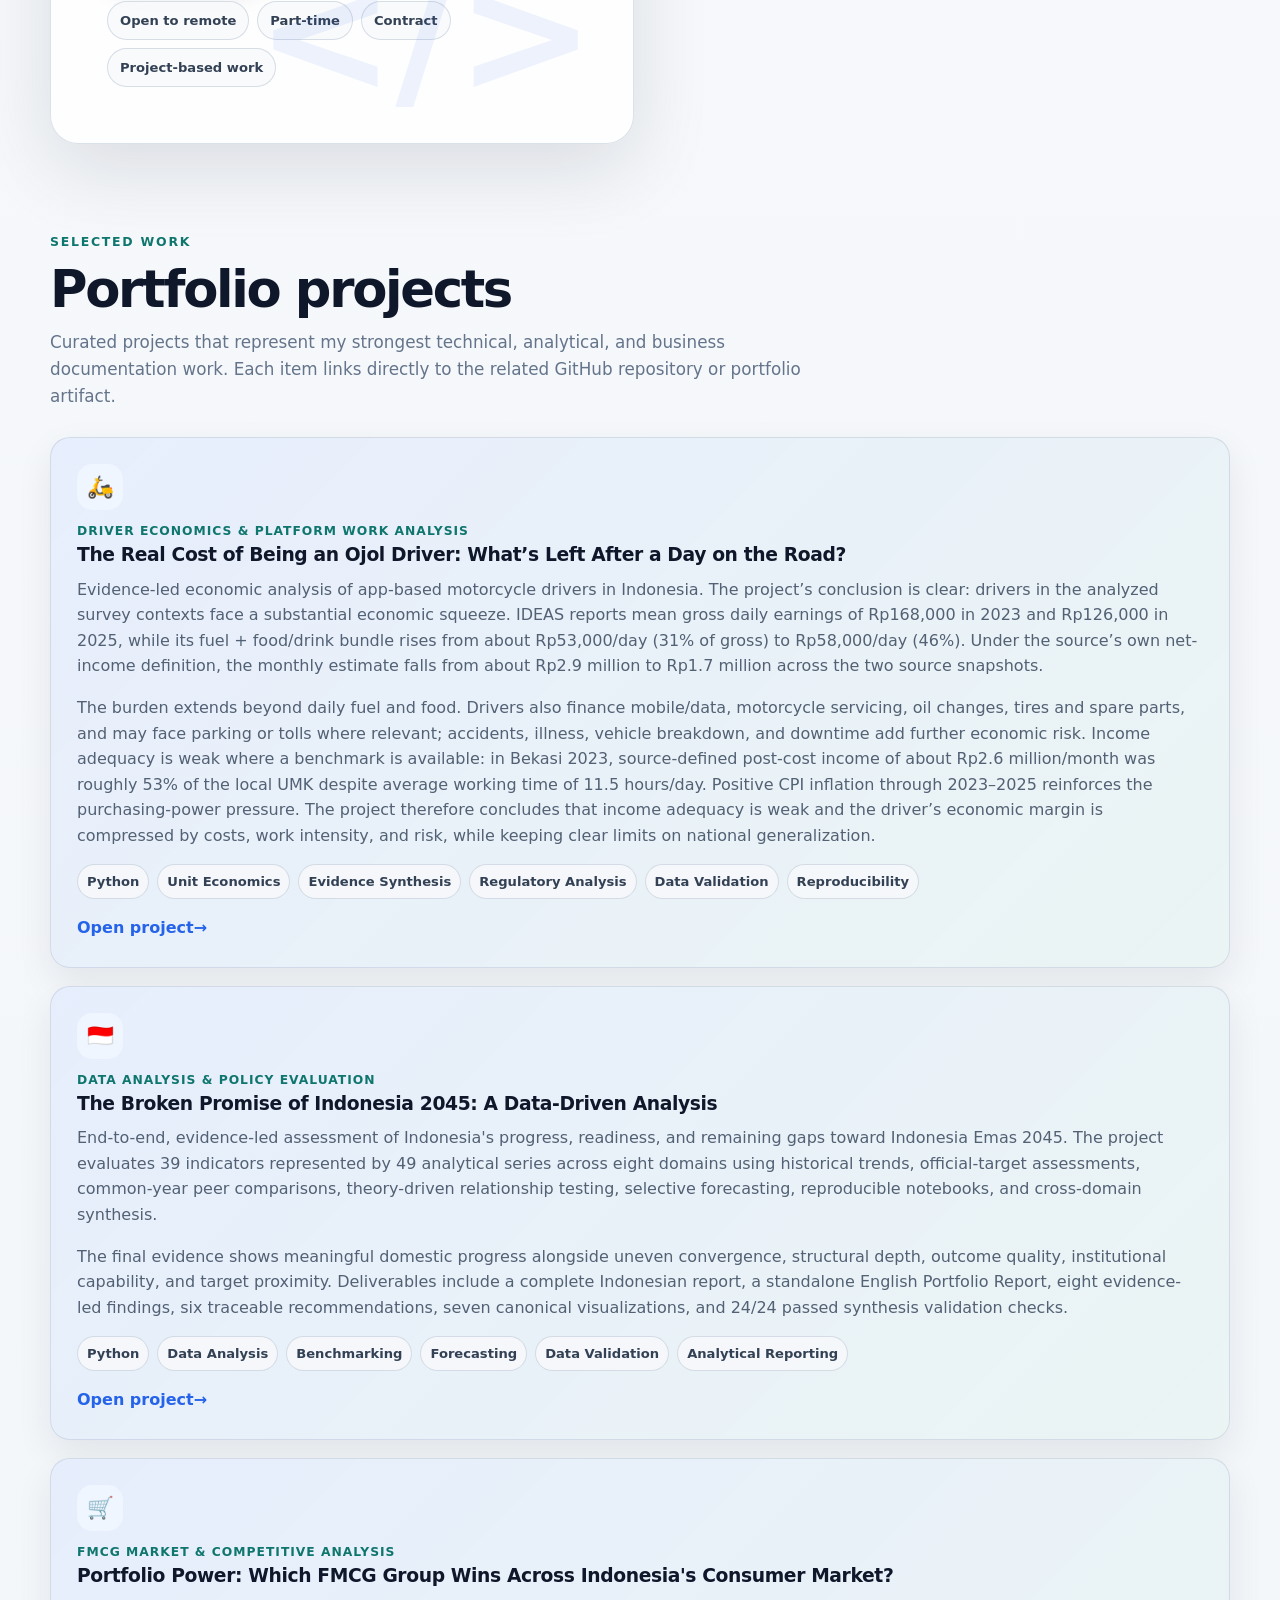
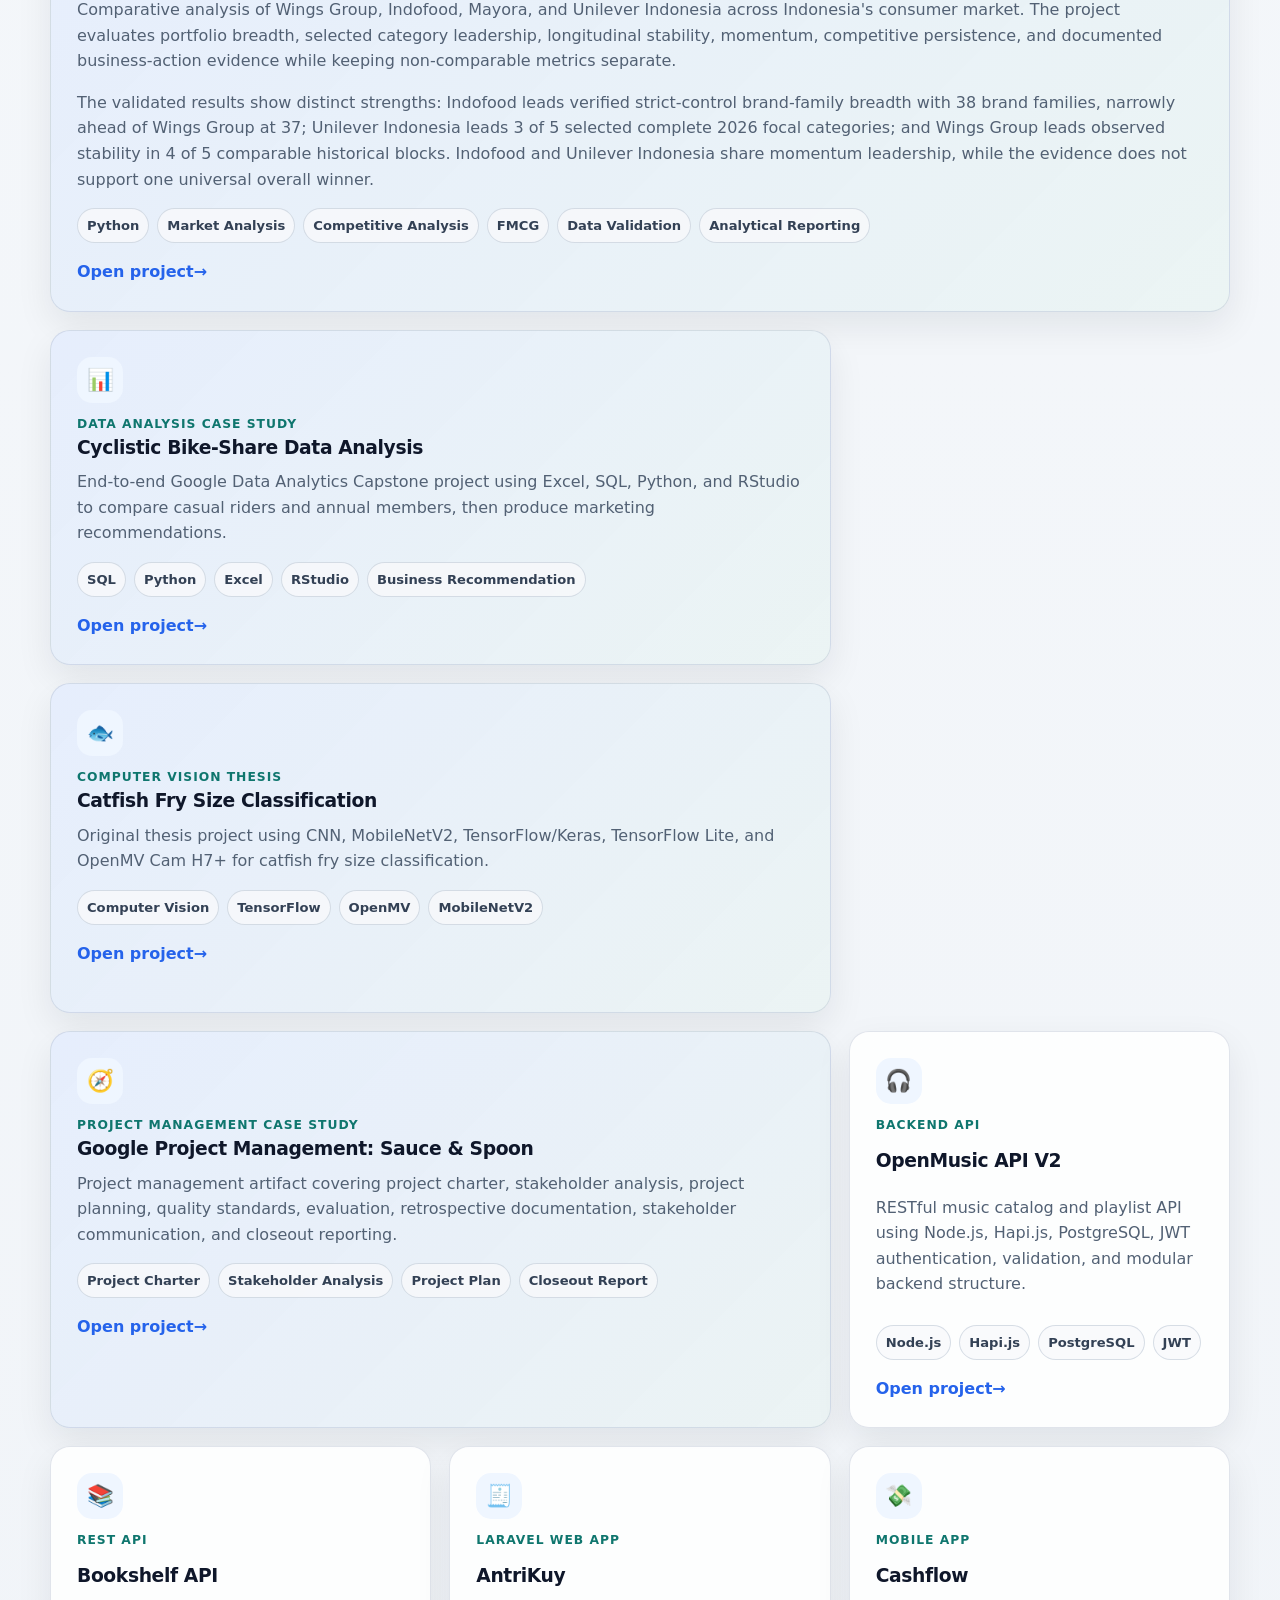
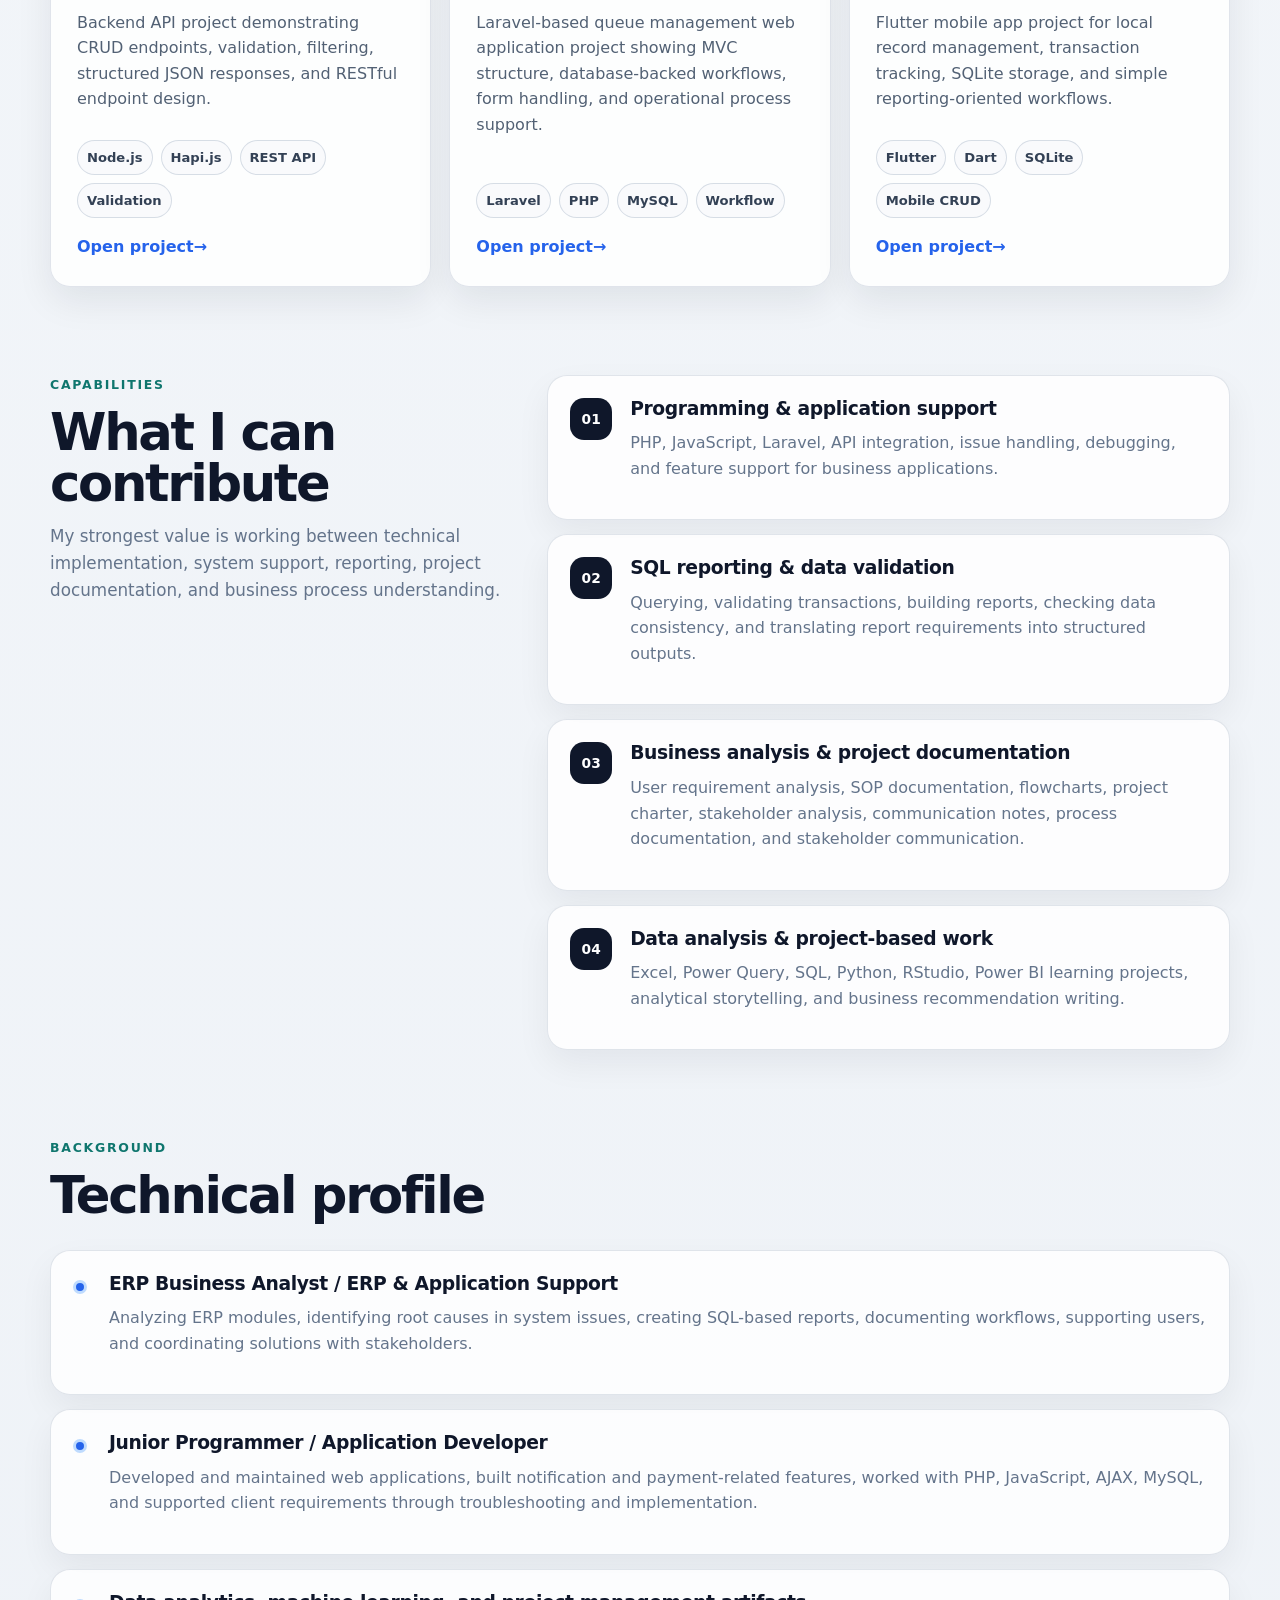
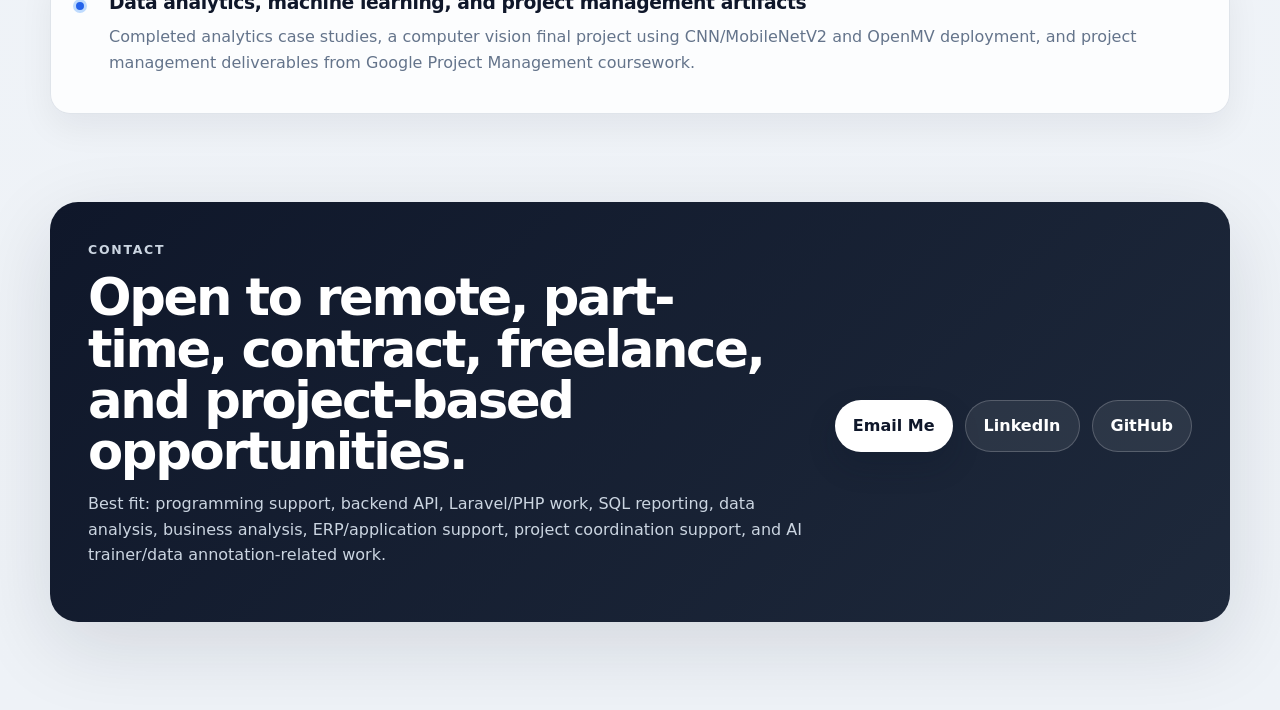
==== commit 883d9d15: "Update ojol portfolio conclusion" ====
--- a/docs/index.html
+++ b/docs/index.html
@@ -84,10 +84,10 @@
               <p class="project-type">Driver Economics & Platform Work Analysis</p>
               <h3>The Real Cost of Being an Ojol Driver: What’s Left After a Day on the Road?</h3>
               <p>
-                Evidence-led unit-economics analysis of app-based motorcycle drivers in Indonesia. The central result is explicit: the current evidence does not support one defensible daily net take-home figure. For aligned IDEAS 2023 Jabodetabek observations, the mean gross daily earnings used in the project derivation are Rp168,000, equivalent to Rp15,272.73 gross per source-reported working hour and Rp16,800 gross per completed order.
-              </p>
-              <p>
-                Those figures are not take-home pay. Drivers may still face realized platform deductions and outlays such as fuel, oil changes, motorcycle servicing, tires/spare parts, mobile/data costs, and parking or tolls where relevant. Food while working also reduces daily cash on hand, while accidents, illness, vehicle breakdown, and downtime create additional economic risk. Because these components are not jointly observed on a matched basis, the project does not invent a net figure by combining unrelated sources. The clear conclusion is: gross earnings are measurable; the amount actually left after a day on the road is not measured yet with sufficient evidence.
+                Evidence-led economic analysis of app-based motorcycle drivers in Indonesia. The project’s conclusion is clear: drivers in the analyzed survey contexts face a substantial economic squeeze. IDEAS reports mean gross daily earnings of Rp168,000 in 2023 and Rp126,000 in 2025, while its fuel + food/drink bundle rises from about Rp53,000/day (31% of gross) to Rp58,000/day (46%). Under the source’s own net-income definition, the monthly estimate falls from about Rp2.9 million to Rp1.7 million across the two source snapshots.
+              </p>
+              <p>
+                The burden extends beyond daily fuel and food. Drivers also finance mobile/data, motorcycle servicing, oil changes, tires and spare parts, and may face parking or tolls where relevant; accidents, illness, vehicle breakdown, and downtime add further economic risk. Income adequacy is weak where a benchmark is available: in Bekasi 2023, source-defined post-cost income of about Rp2.6 million/month was roughly 53% of the local UMK despite average working time of 11.5 hours/day. Positive CPI inflation through 2023–2025 reinforces the purchasing-power pressure. The project therefore concludes that income adequacy is weak and the driver’s economic margin is compressed by costs, work intensity, and risk, while keeping clear limits on national generalization.
               </p>
               <div class="tag-list">
                 <span>Python</span><span>Unit Economics</span><span>Evidence Synthesis</span><span>Regulatory Analysis</span><span>Data Validation</span><span>Reproducibility</span>
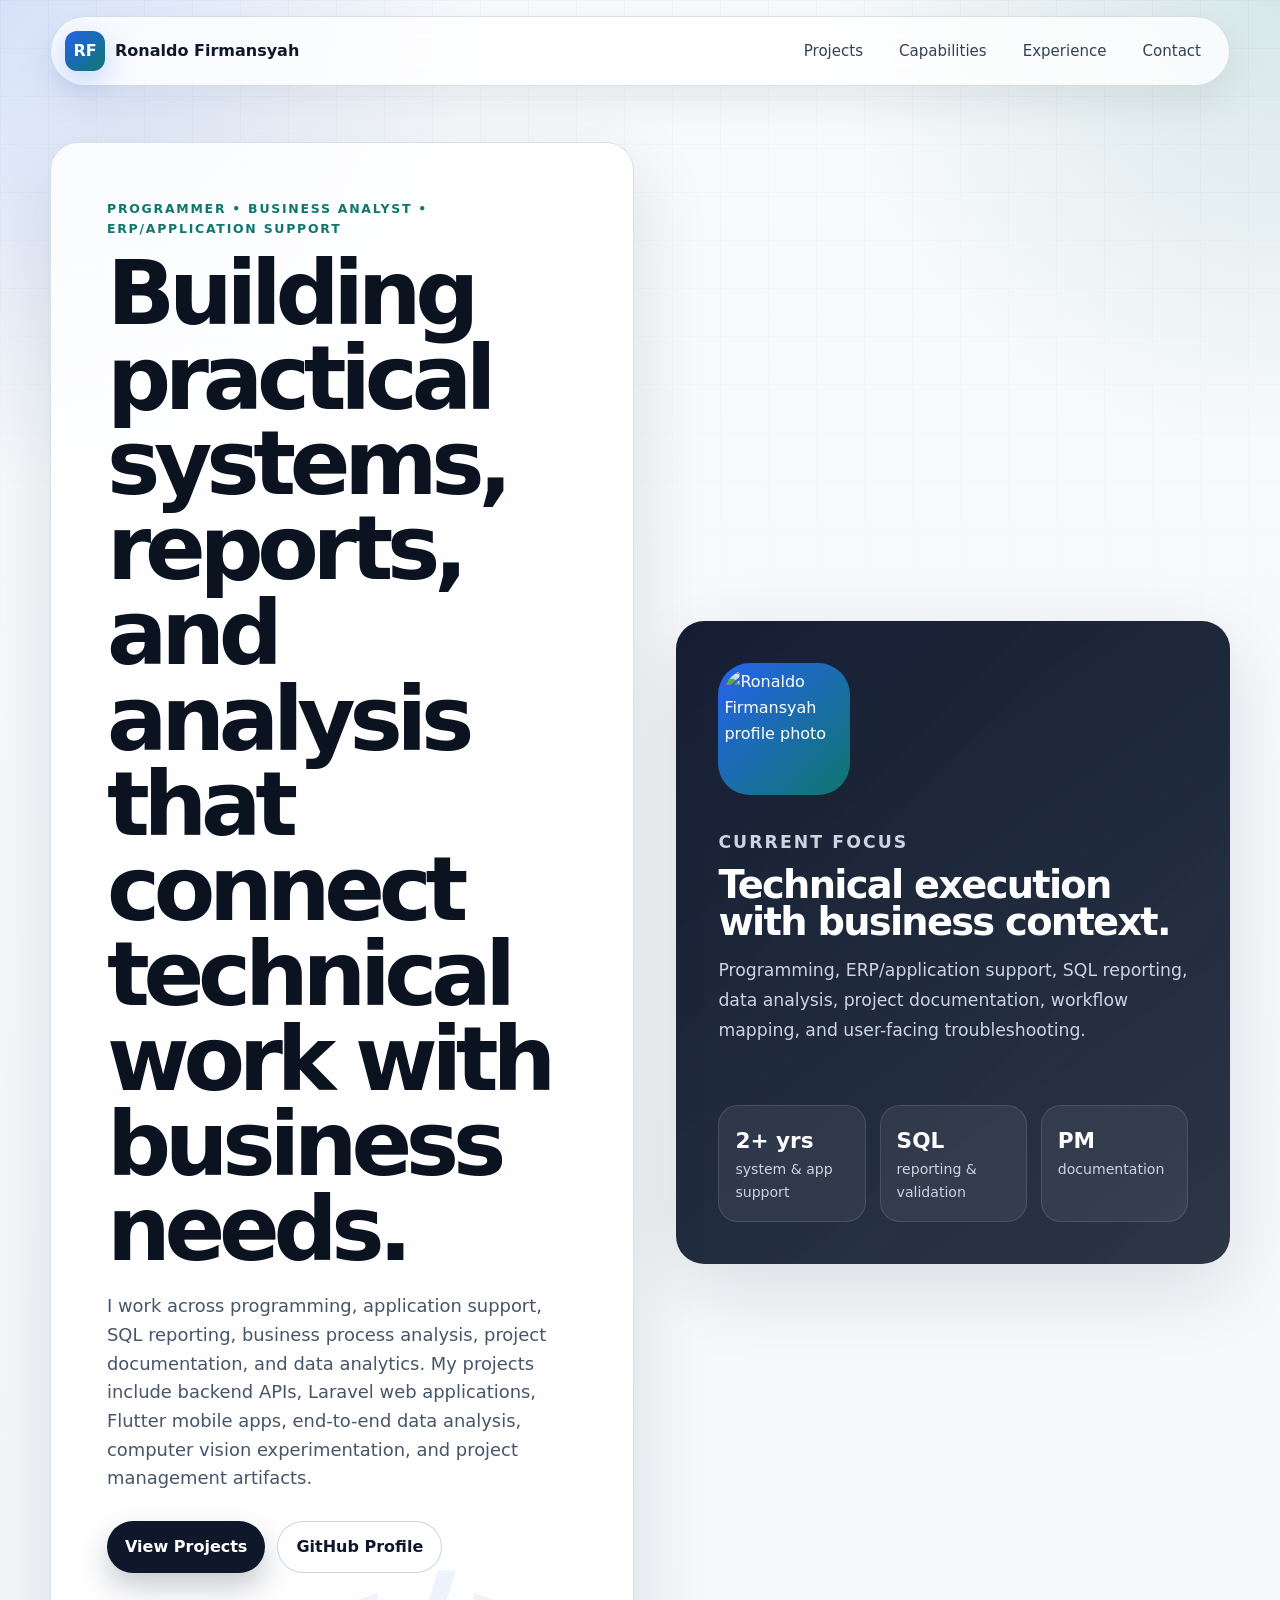
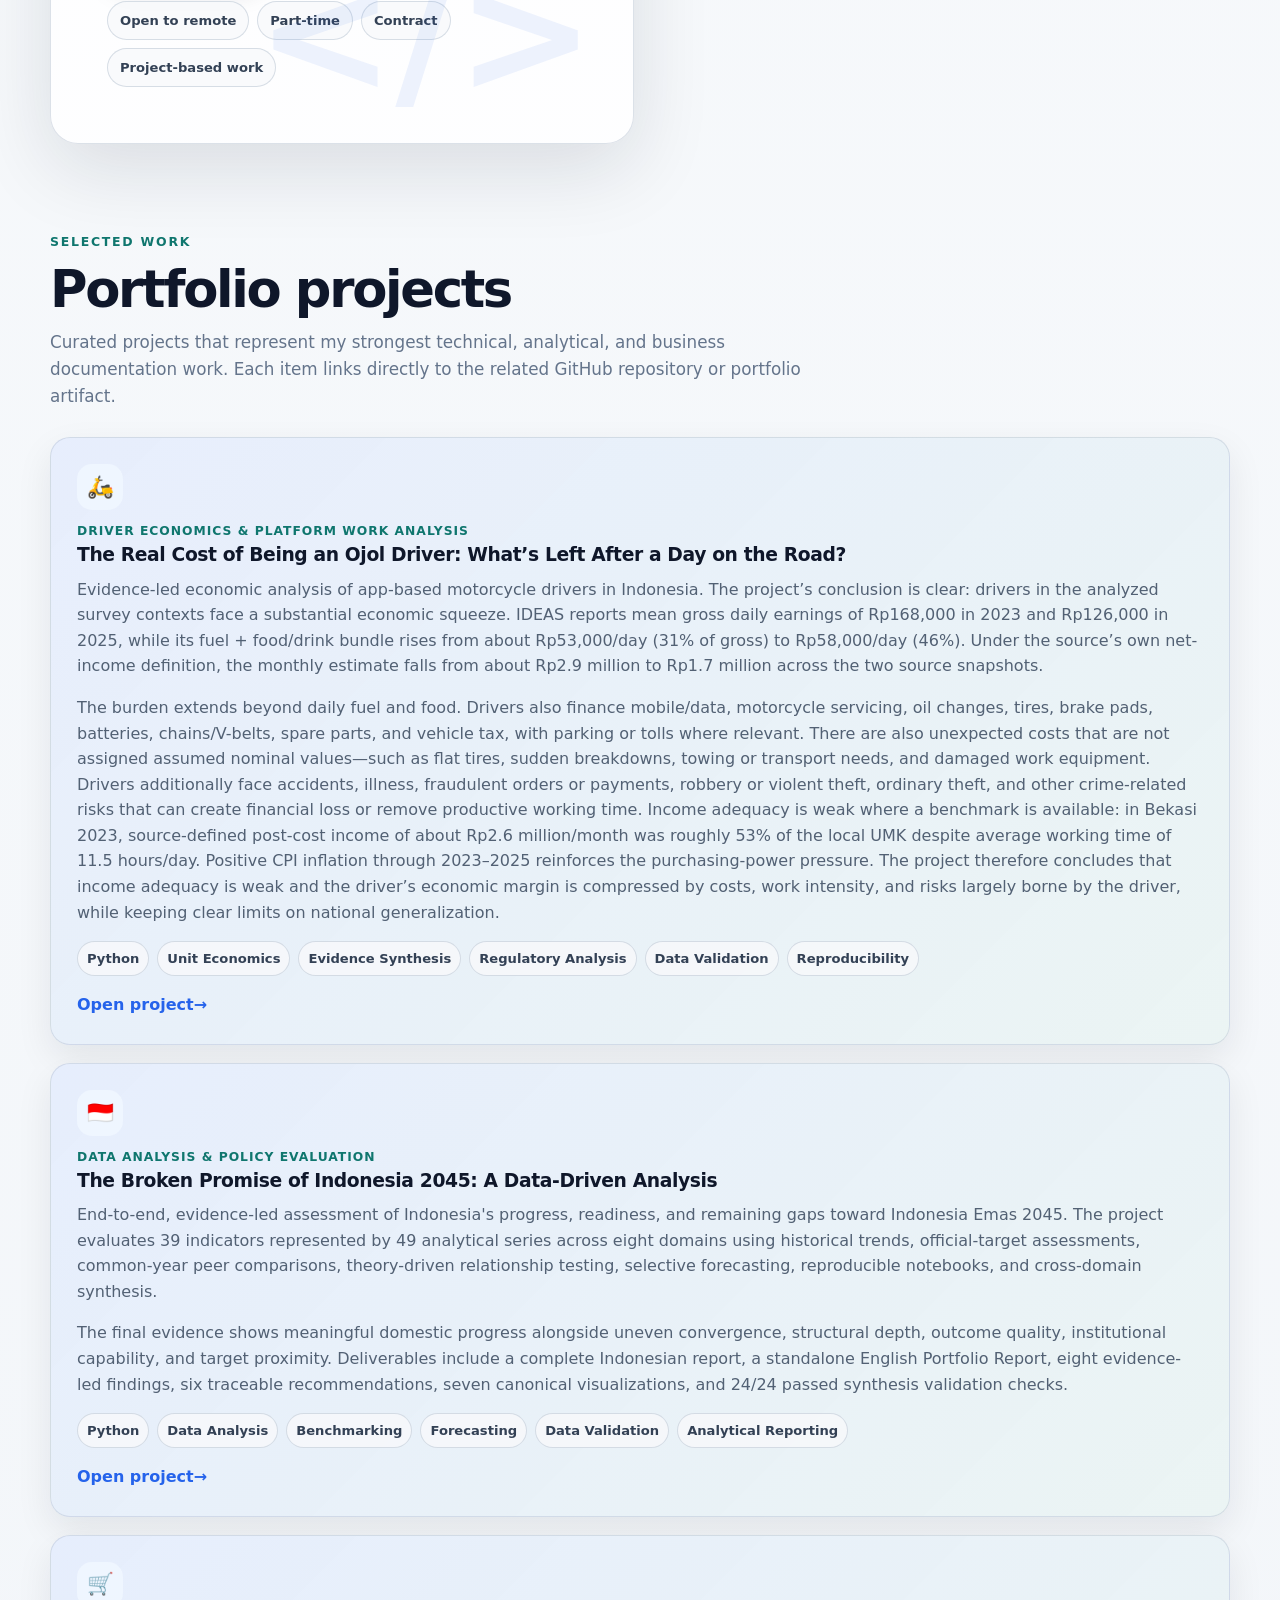
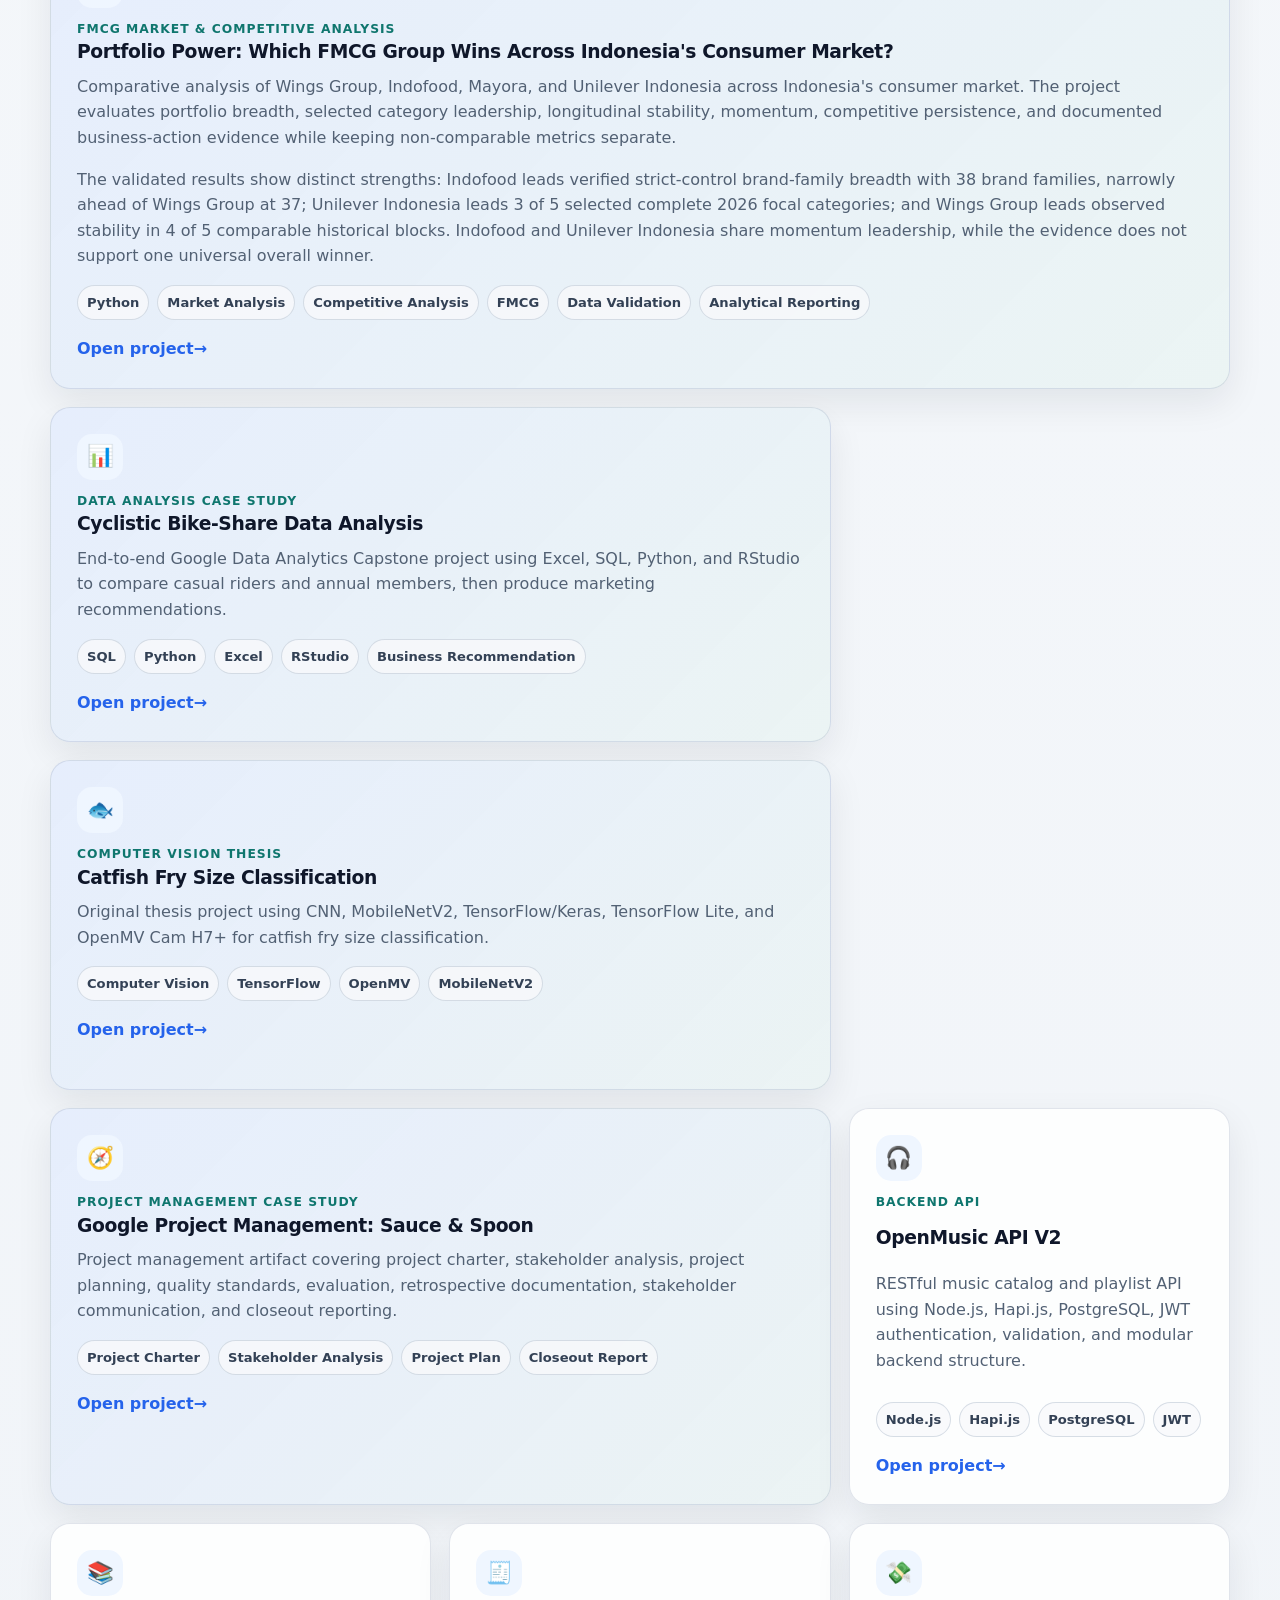
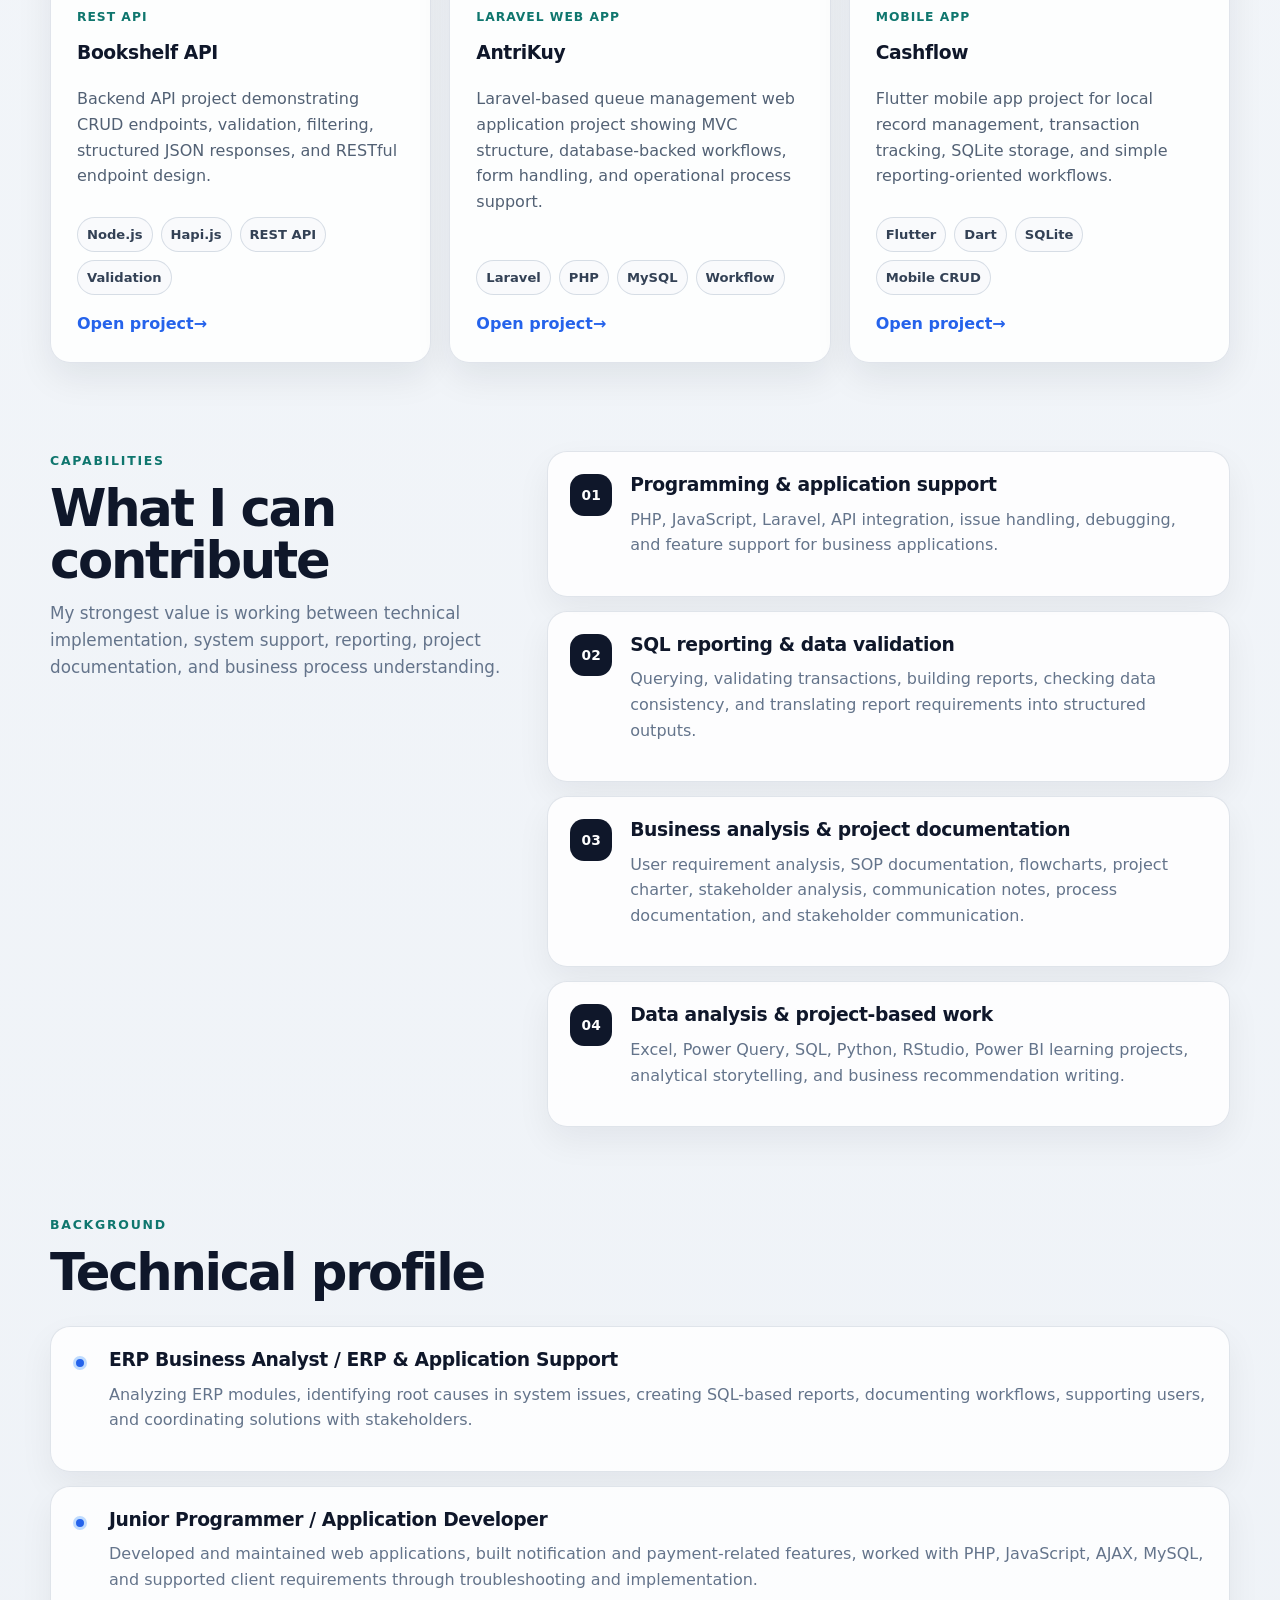
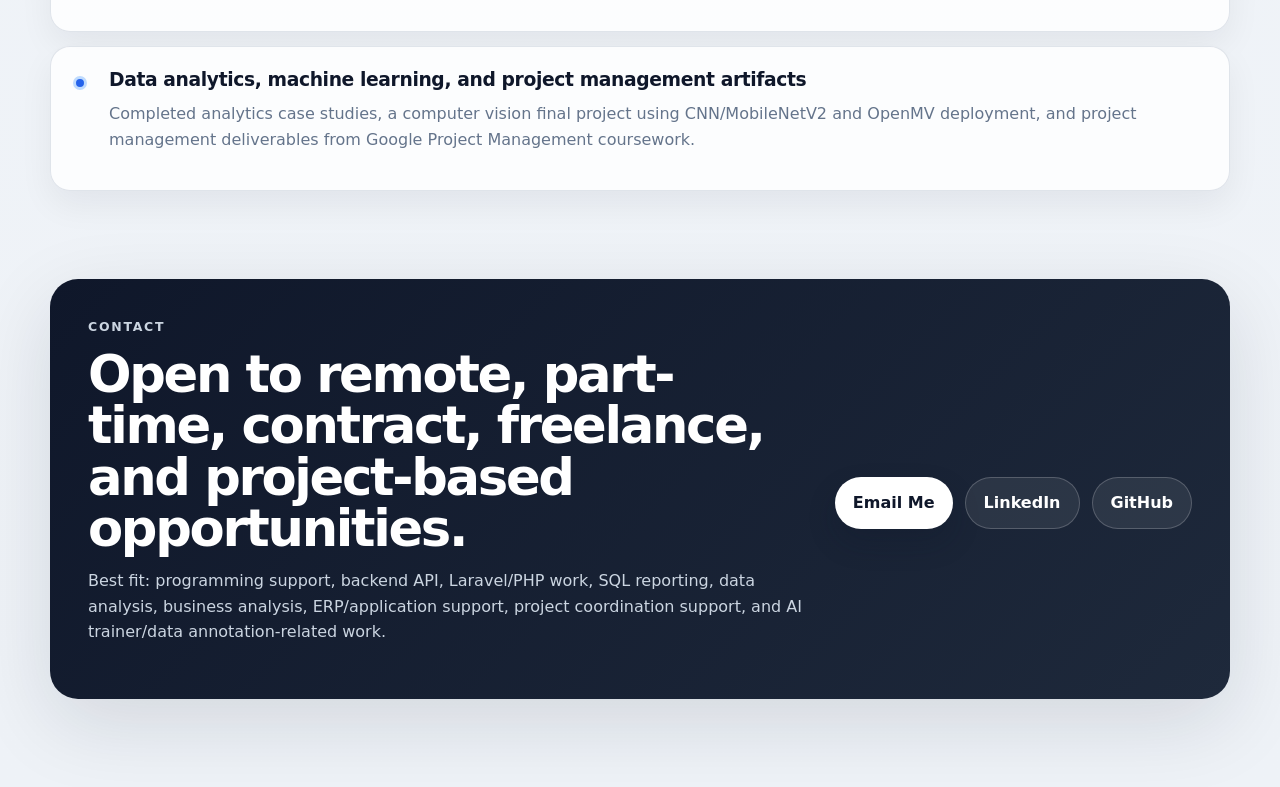
==== commit ef1bff02: "Align ojol portfolio site with final risk framing" ====
--- a/docs/index.html
+++ b/docs/index.html
@@ -87,7 +87,7 @@
                 Evidence-led economic analysis of app-based motorcycle drivers in Indonesia. The project’s conclusion is clear: drivers in the analyzed survey contexts face a substantial economic squeeze. IDEAS reports mean gross daily earnings of Rp168,000 in 2023 and Rp126,000 in 2025, while its fuel + food/drink bundle rises from about Rp53,000/day (31% of gross) to Rp58,000/day (46%). Under the source’s own net-income definition, the monthly estimate falls from about Rp2.9 million to Rp1.7 million across the two source snapshots.
               </p>
               <p>
-                The burden extends beyond daily fuel and food. Drivers also finance mobile/data, motorcycle servicing, oil changes, tires and spare parts, and may face parking or tolls where relevant; accidents, illness, vehicle breakdown, and downtime add further economic risk. Income adequacy is weak where a benchmark is available: in Bekasi 2023, source-defined post-cost income of about Rp2.6 million/month was roughly 53% of the local UMK despite average working time of 11.5 hours/day. Positive CPI inflation through 2023–2025 reinforces the purchasing-power pressure. The project therefore concludes that income adequacy is weak and the driver’s economic margin is compressed by costs, work intensity, and risk, while keeping clear limits on national generalization.
+                The burden extends beyond daily fuel and food. Drivers also finance mobile/data, motorcycle servicing, oil changes, tires, brake pads, batteries, chains/V-belts, spare parts, and vehicle tax, with parking or tolls where relevant. There are also unexpected costs that are not assigned assumed nominal values—such as flat tires, sudden breakdowns, towing or transport needs, and damaged work equipment. Drivers additionally face accidents, illness, fraudulent orders or payments, robbery or violent theft, ordinary theft, and other crime-related risks that can create financial loss or remove productive working time. Income adequacy is weak where a benchmark is available: in Bekasi 2023, source-defined post-cost income of about Rp2.6 million/month was roughly 53% of the local UMK despite average working time of 11.5 hours/day. Positive CPI inflation through 2023–2025 reinforces the purchasing-power pressure. The project therefore concludes that income adequacy is weak and the driver’s economic margin is compressed by costs, work intensity, and risks largely borne by the driver, while keeping clear limits on national generalization.
               </p>
               <div class="tag-list">
                 <span>Python</span><span>Unit Economics</span><span>Evidence Synthesis</span><span>Regulatory Analysis</span><span>Data Validation</span><span>Reproducibility</span>
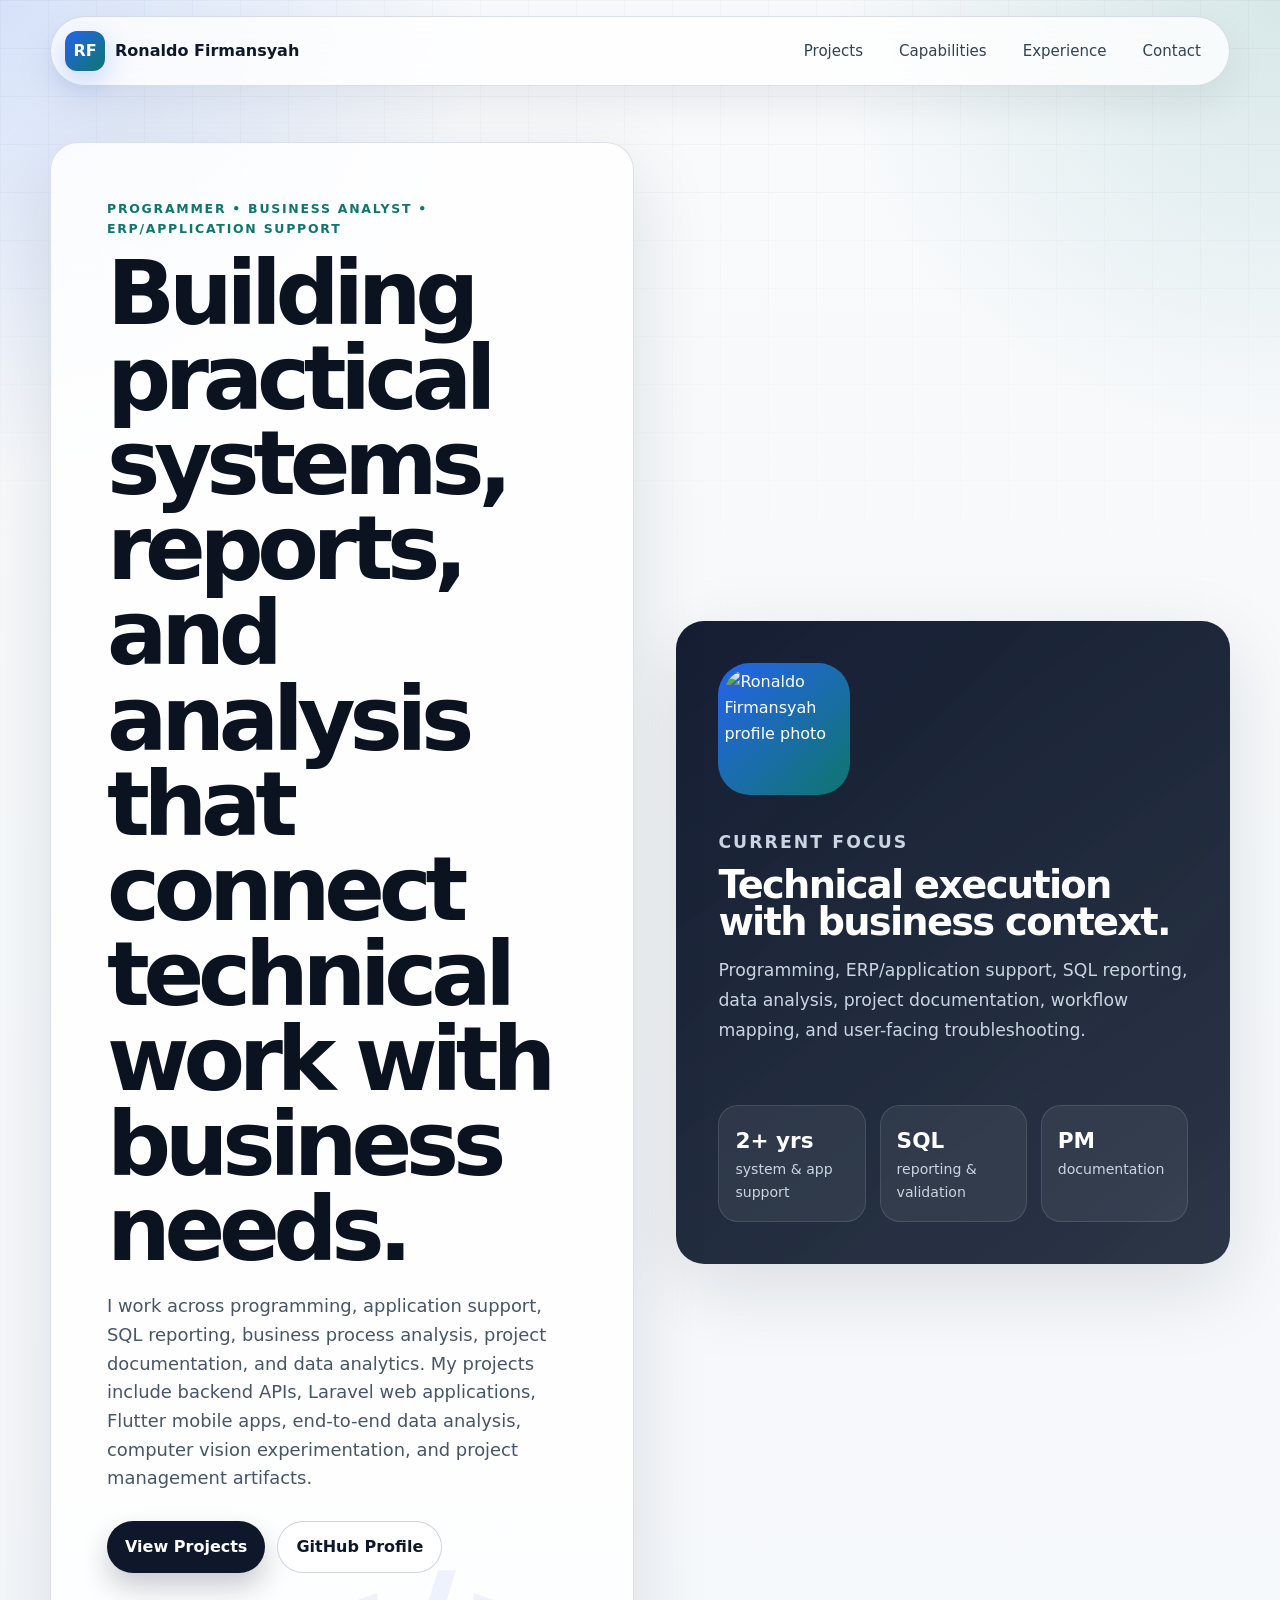
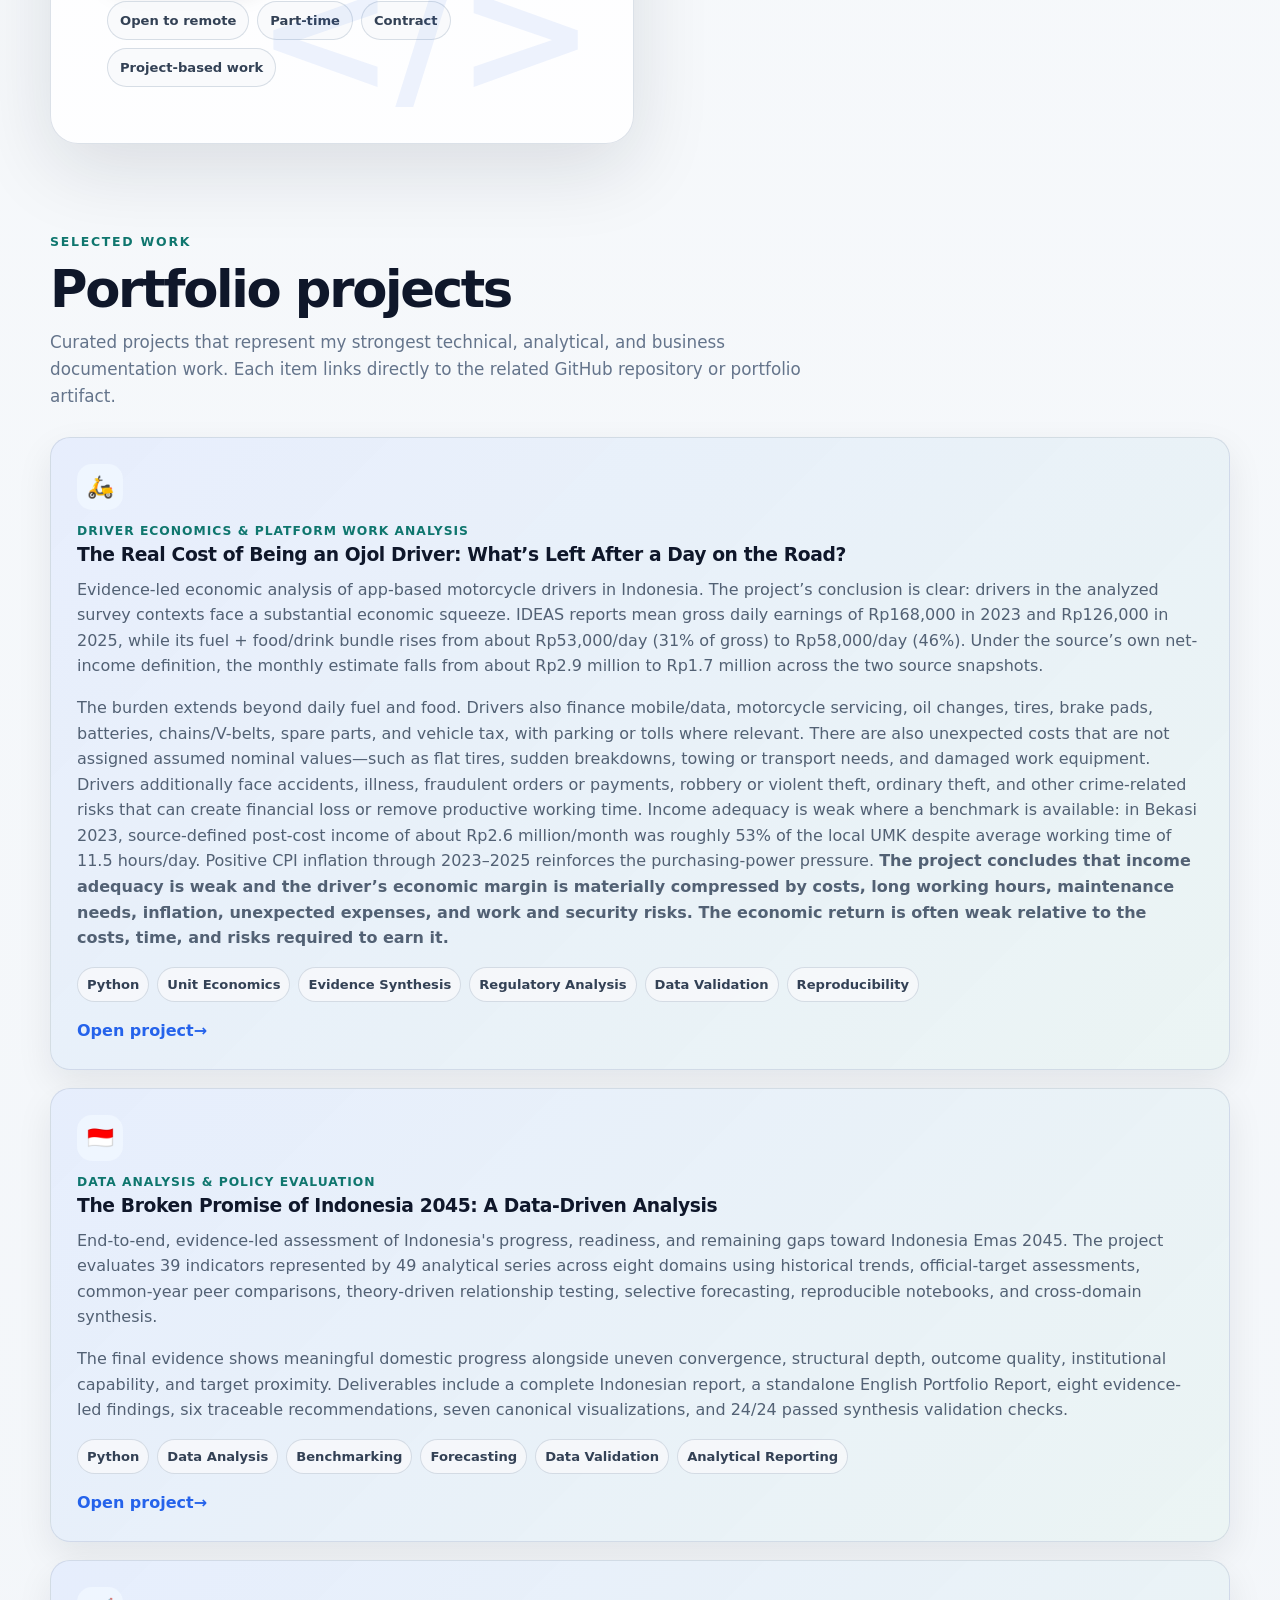
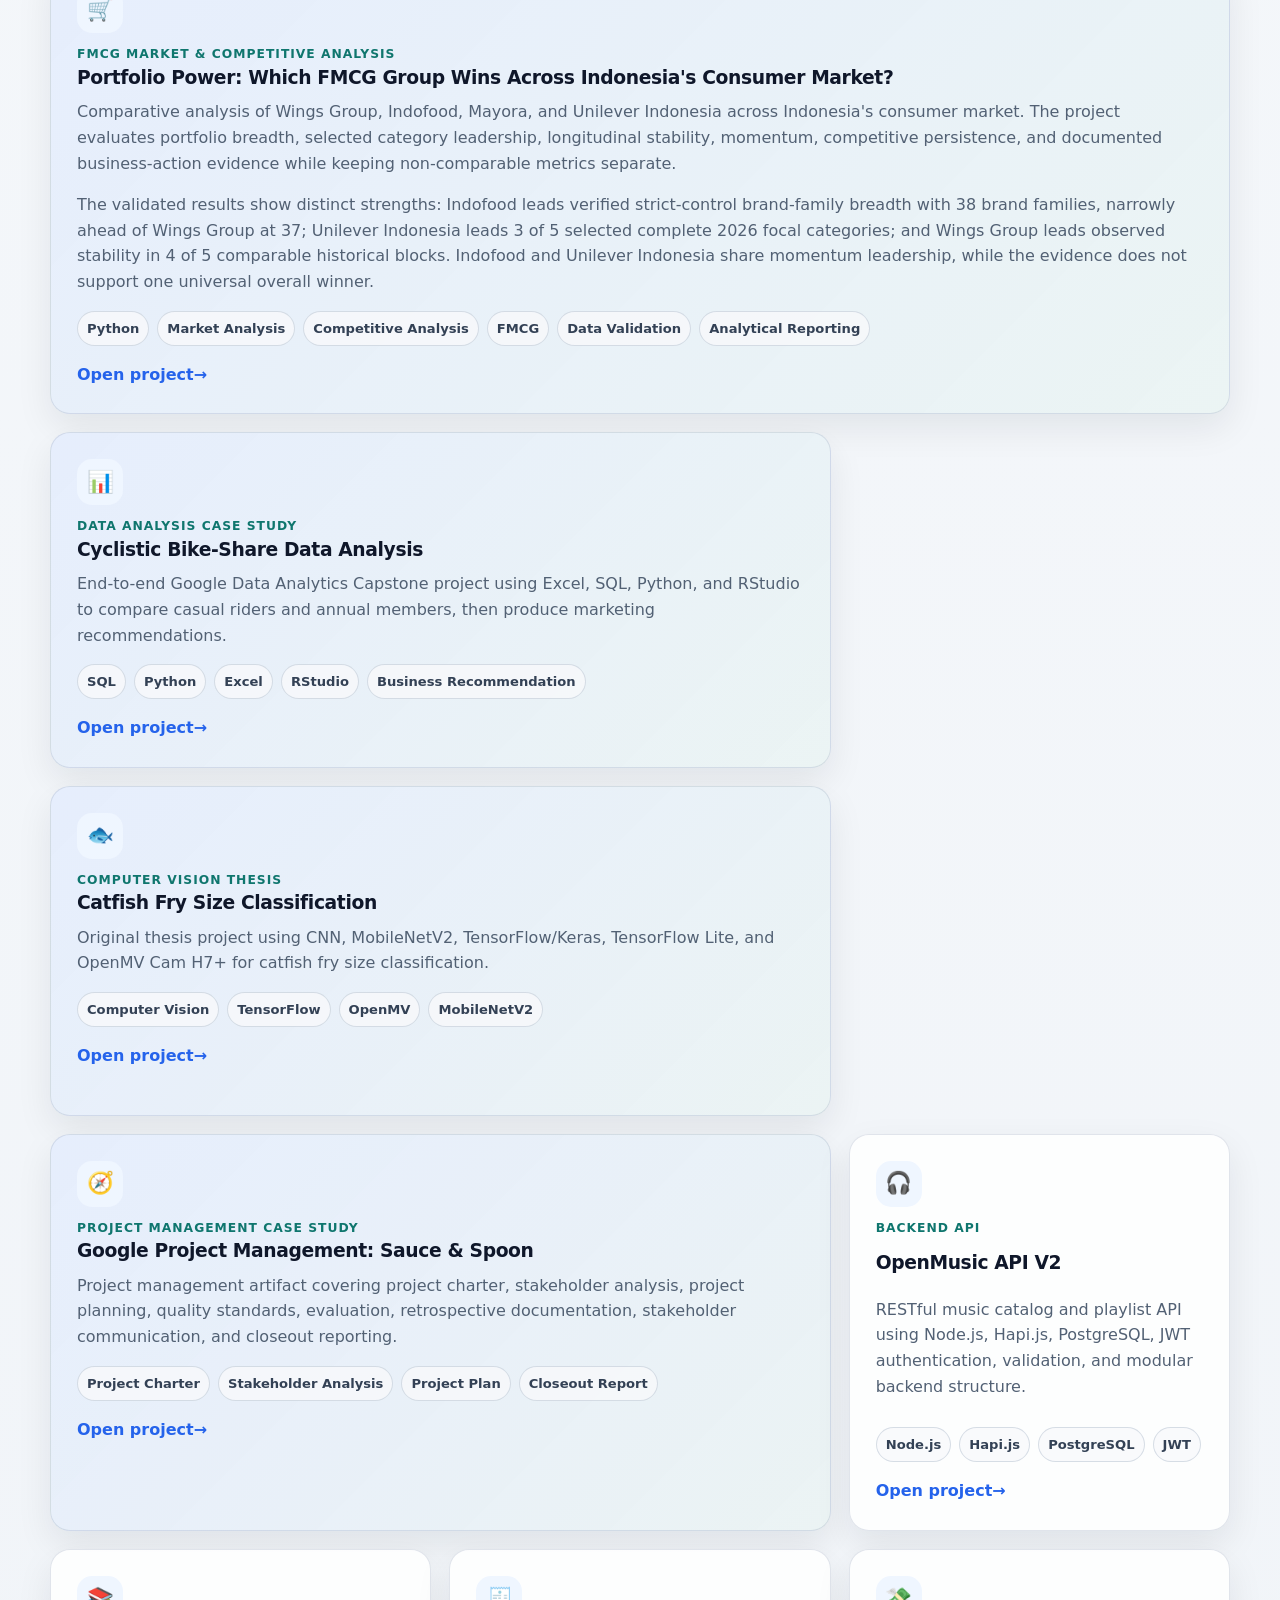
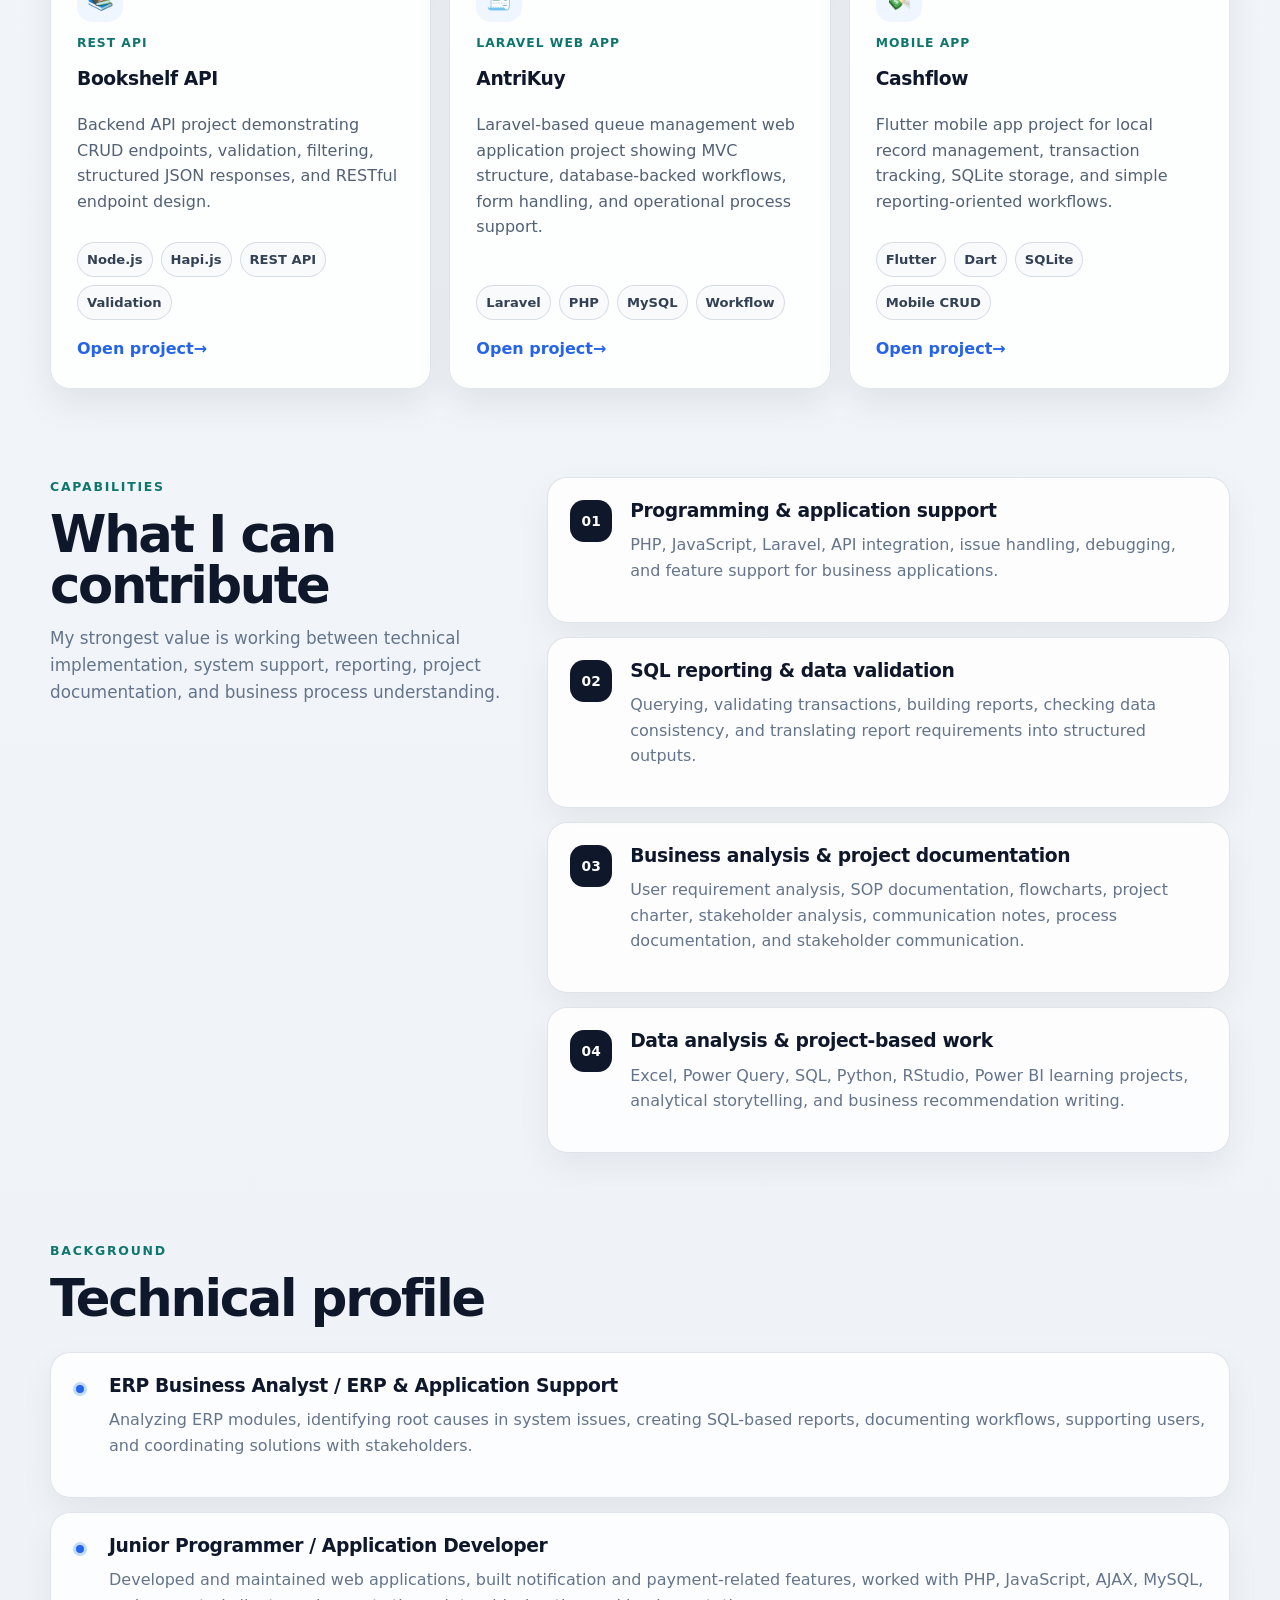
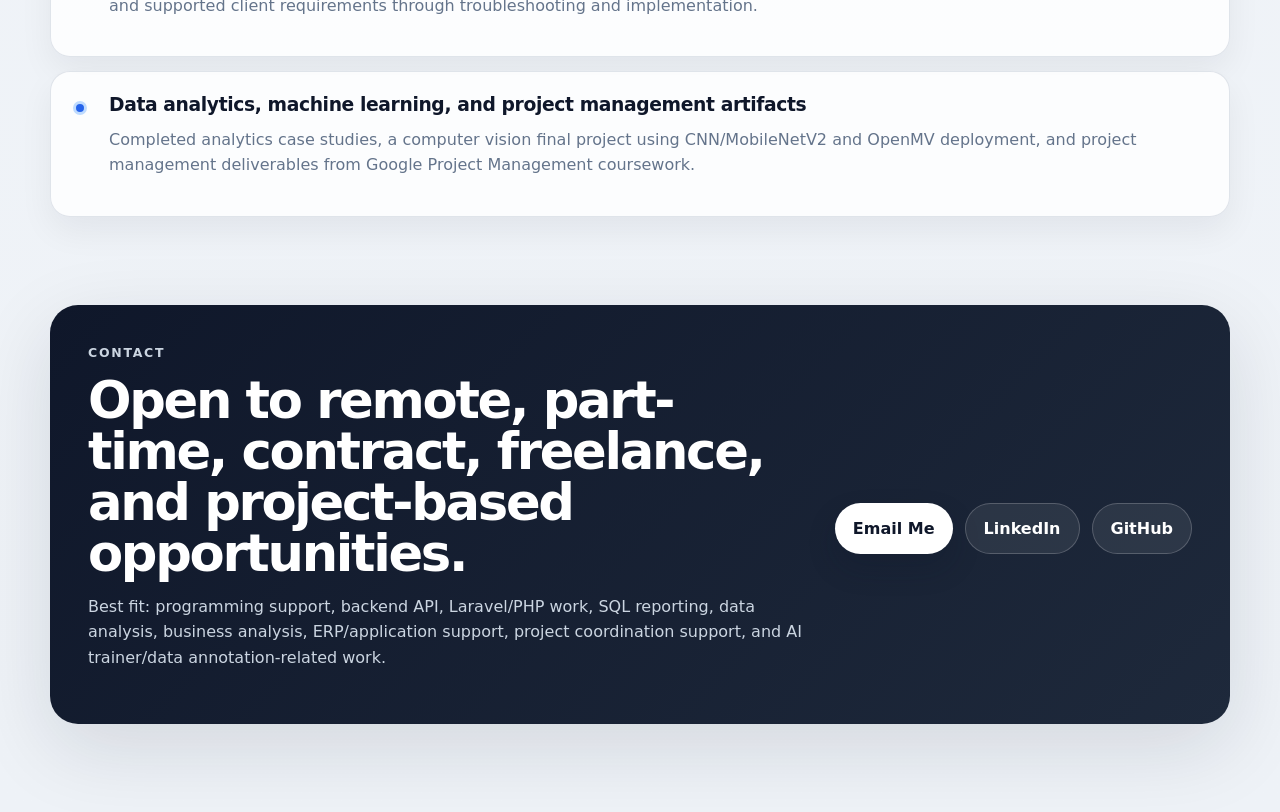
==== commit c4b938a9: "Strengthen ojol portfolio site conclusion" ====
--- a/docs/index.html
+++ b/docs/index.html
@@ -87,7 +87,7 @@
                 Evidence-led economic analysis of app-based motorcycle drivers in Indonesia. The project’s conclusion is clear: drivers in the analyzed survey contexts face a substantial economic squeeze. IDEAS reports mean gross daily earnings of Rp168,000 in 2023 and Rp126,000 in 2025, while its fuel + food/drink bundle rises from about Rp53,000/day (31% of gross) to Rp58,000/day (46%). Under the source’s own net-income definition, the monthly estimate falls from about Rp2.9 million to Rp1.7 million across the two source snapshots.
               </p>
               <p>
-                The burden extends beyond daily fuel and food. Drivers also finance mobile/data, motorcycle servicing, oil changes, tires, brake pads, batteries, chains/V-belts, spare parts, and vehicle tax, with parking or tolls where relevant. There are also unexpected costs that are not assigned assumed nominal values—such as flat tires, sudden breakdowns, towing or transport needs, and damaged work equipment. Drivers additionally face accidents, illness, fraudulent orders or payments, robbery or violent theft, ordinary theft, and other crime-related risks that can create financial loss or remove productive working time. Income adequacy is weak where a benchmark is available: in Bekasi 2023, source-defined post-cost income of about Rp2.6 million/month was roughly 53% of the local UMK despite average working time of 11.5 hours/day. Positive CPI inflation through 2023–2025 reinforces the purchasing-power pressure. The project therefore concludes that income adequacy is weak and the driver’s economic margin is compressed by costs, work intensity, and risks largely borne by the driver, while keeping clear limits on national generalization.
+                The burden extends beyond daily fuel and food. Drivers also finance mobile/data, motorcycle servicing, oil changes, tires, brake pads, batteries, chains/V-belts, spare parts, and vehicle tax, with parking or tolls where relevant. There are also unexpected costs that are not assigned assumed nominal values—such as flat tires, sudden breakdowns, towing or transport needs, and damaged work equipment. Drivers additionally face accidents, illness, fraudulent orders or payments, robbery or violent theft, ordinary theft, and other crime-related risks that can create financial loss or remove productive working time. Income adequacy is weak where a benchmark is available: in Bekasi 2023, source-defined post-cost income of about Rp2.6 million/month was roughly 53% of the local UMK despite average working time of 11.5 hours/day. Positive CPI inflation through 2023–2025 reinforces the purchasing-power pressure. <strong>The project concludes that income adequacy is weak and the driver’s economic margin is materially compressed by costs, long working hours, maintenance needs, inflation, unexpected expenses, and work and security risks. The economic return is often weak relative to the costs, time, and risks required to earn it.</strong>
               </p>
               <div class="tag-list">
                 <span>Python</span><span>Unit Economics</span><span>Evidence Synthesis</span><span>Regulatory Analysis</span><span>Data Validation</span><span>Reproducibility</span>
